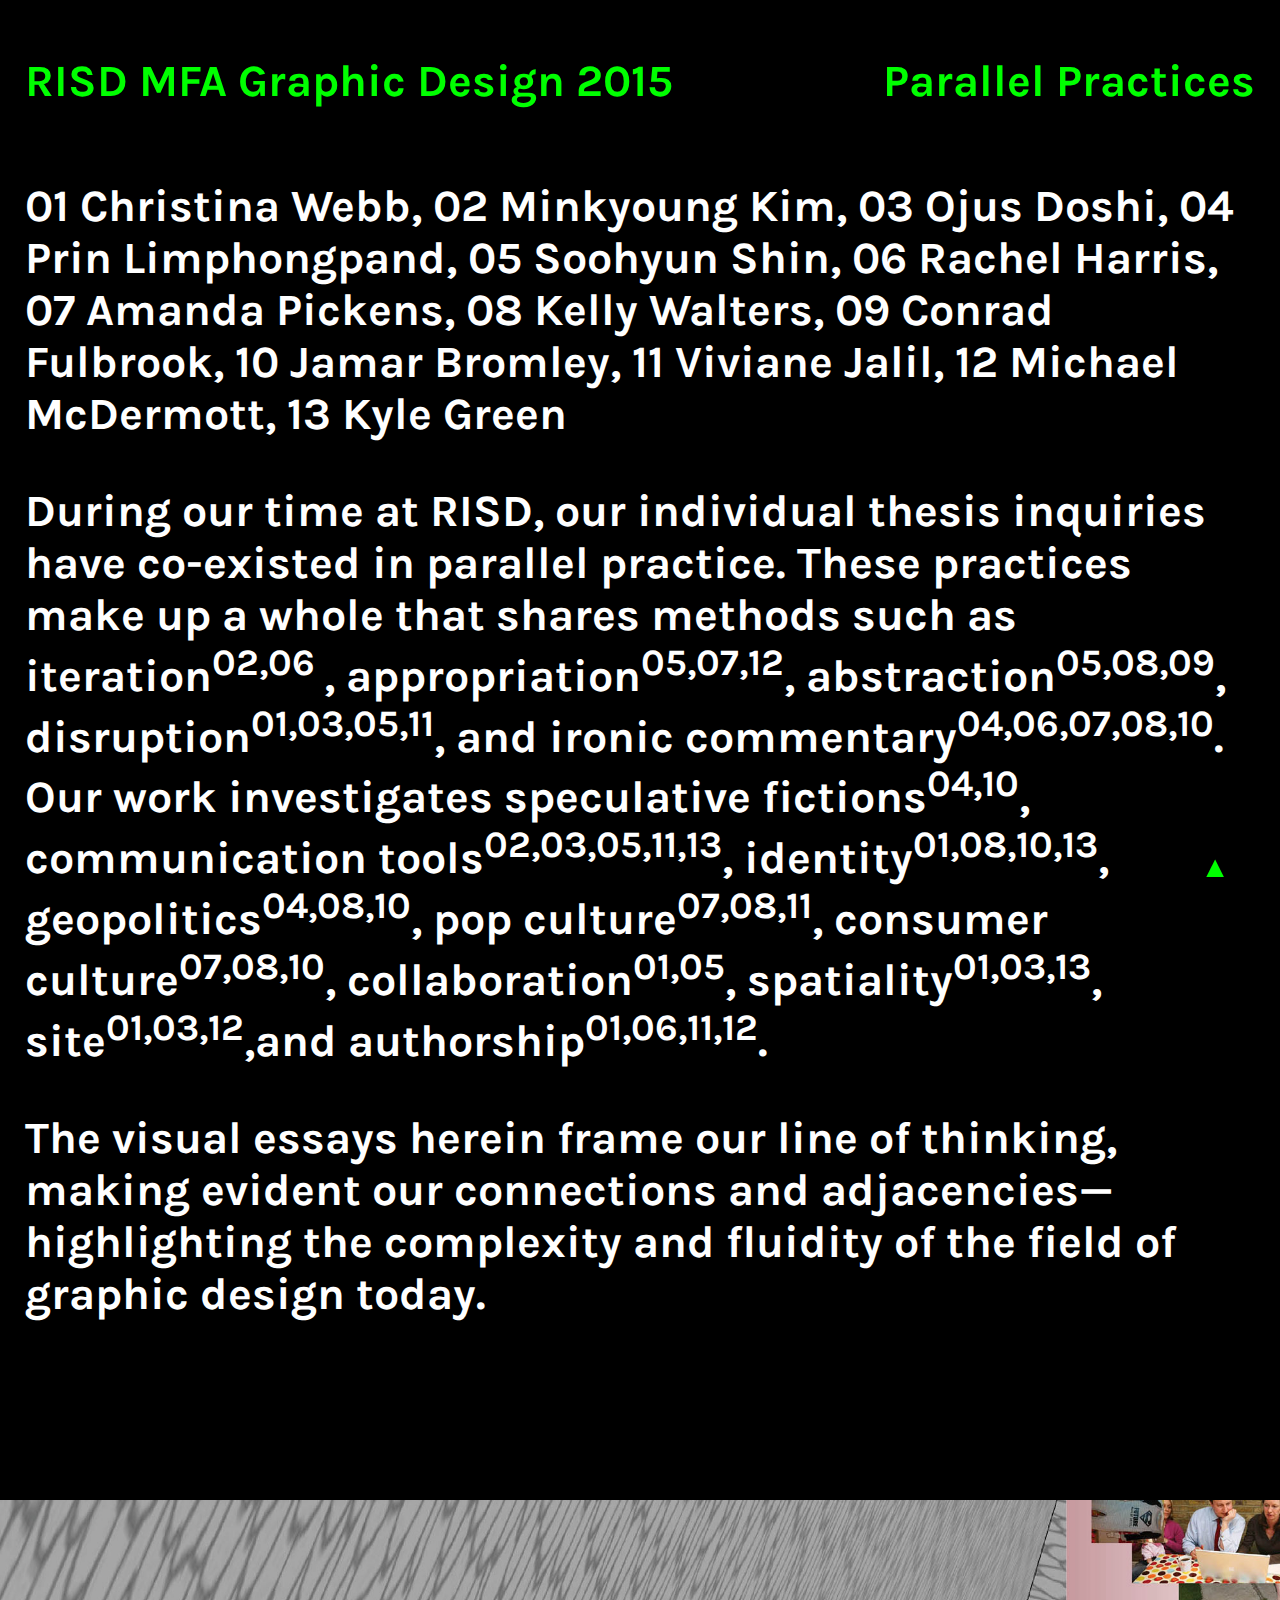
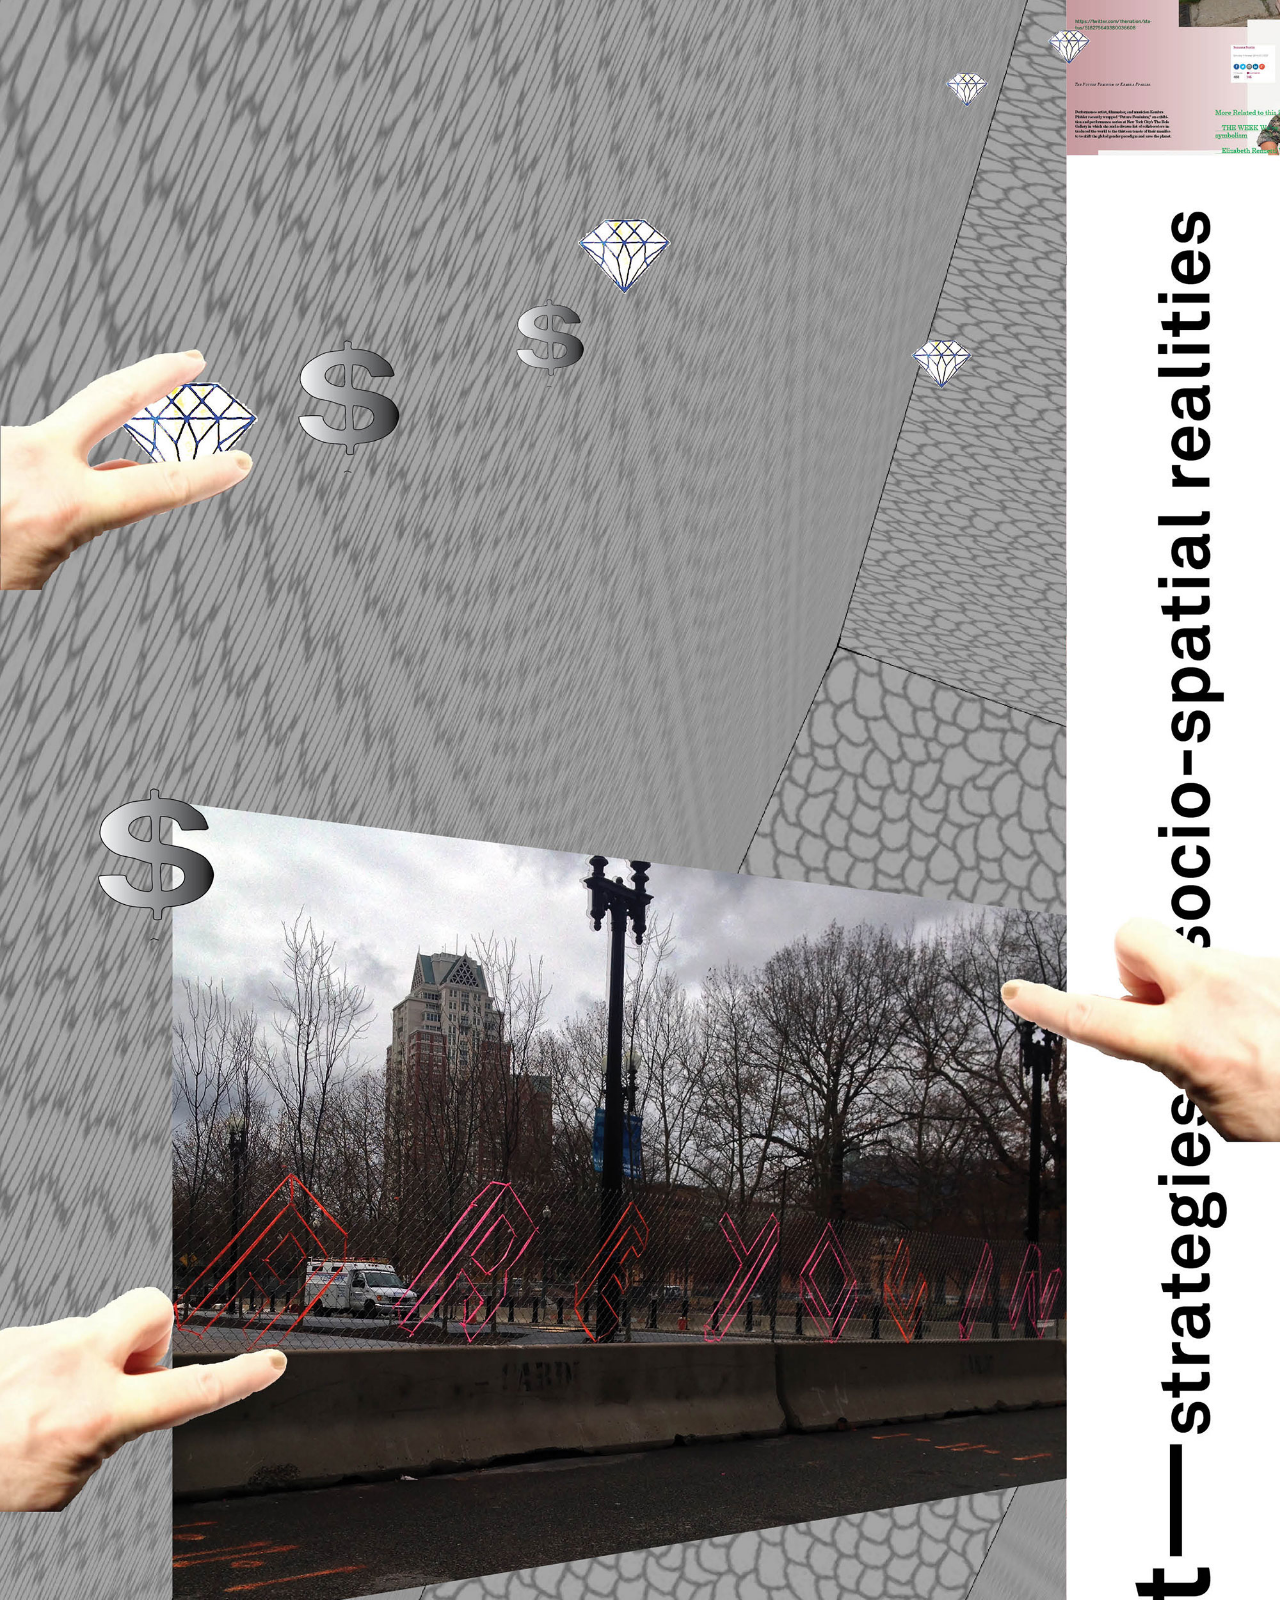
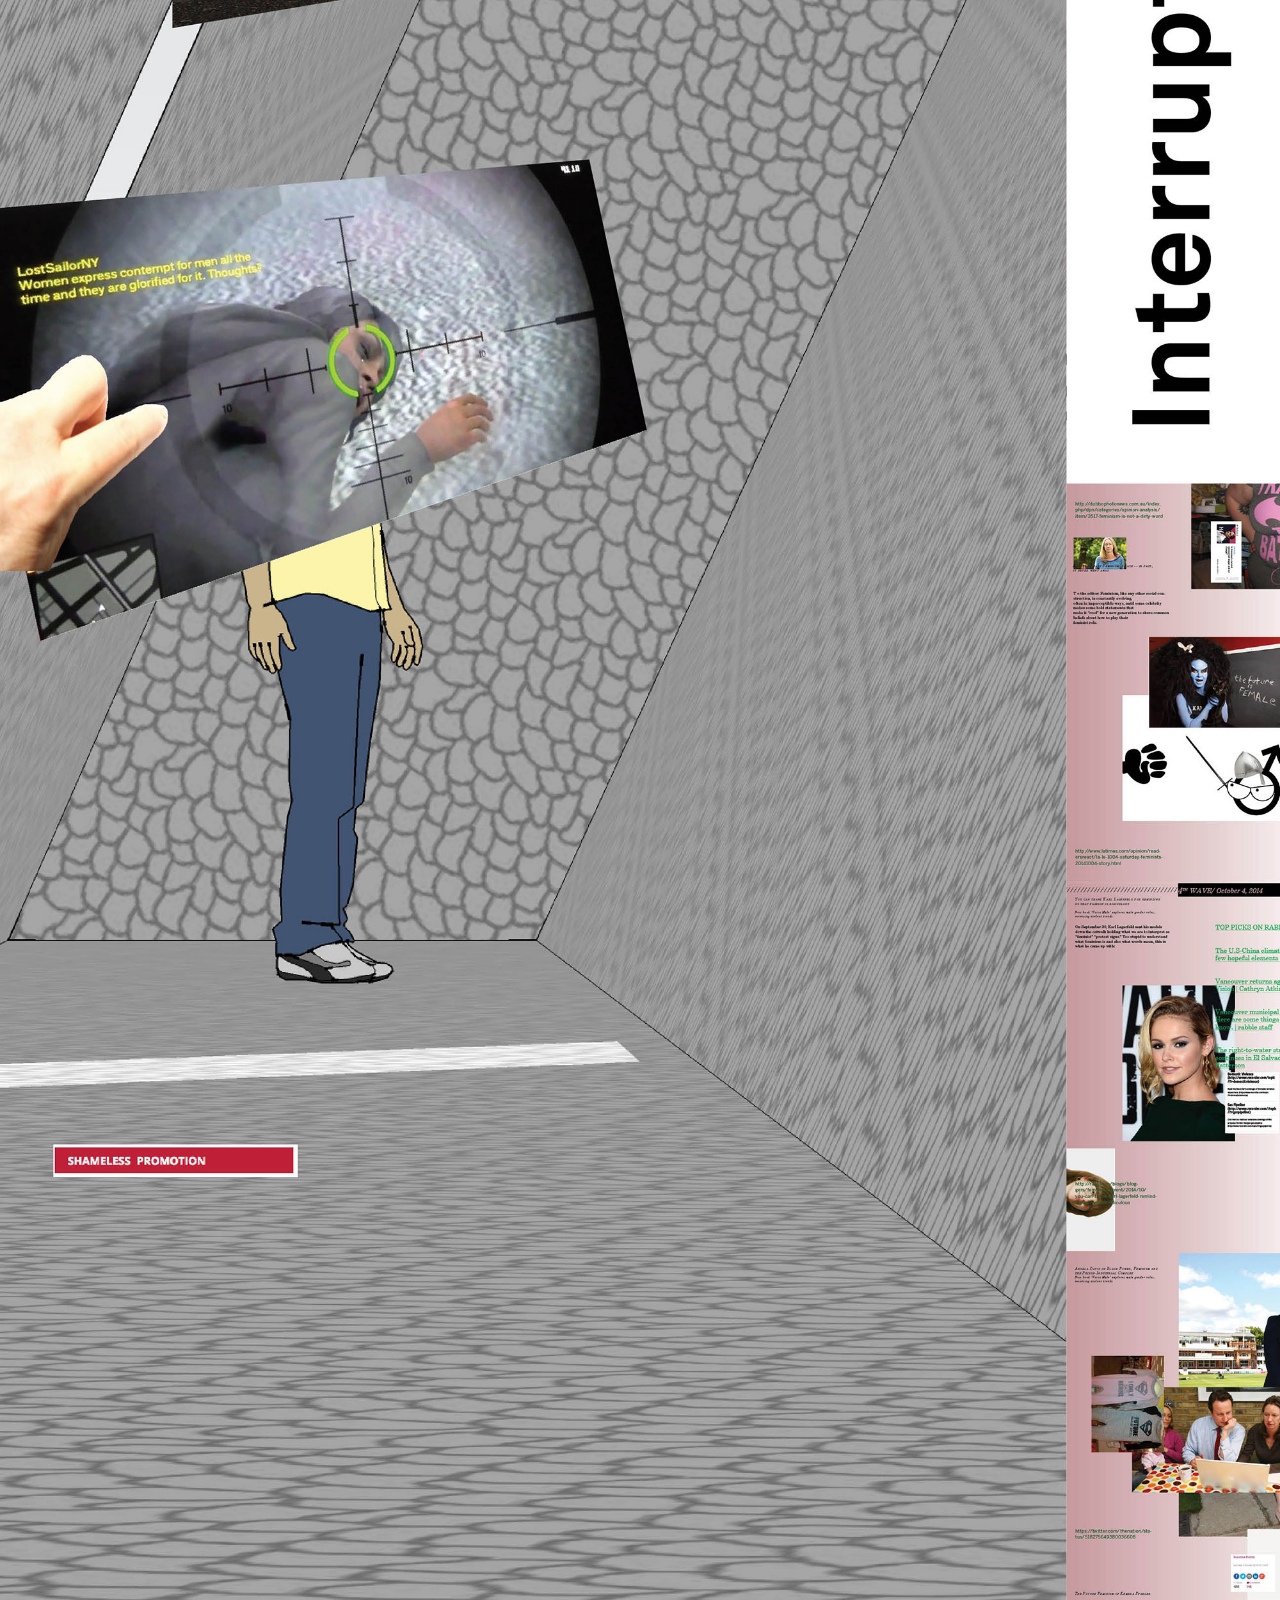
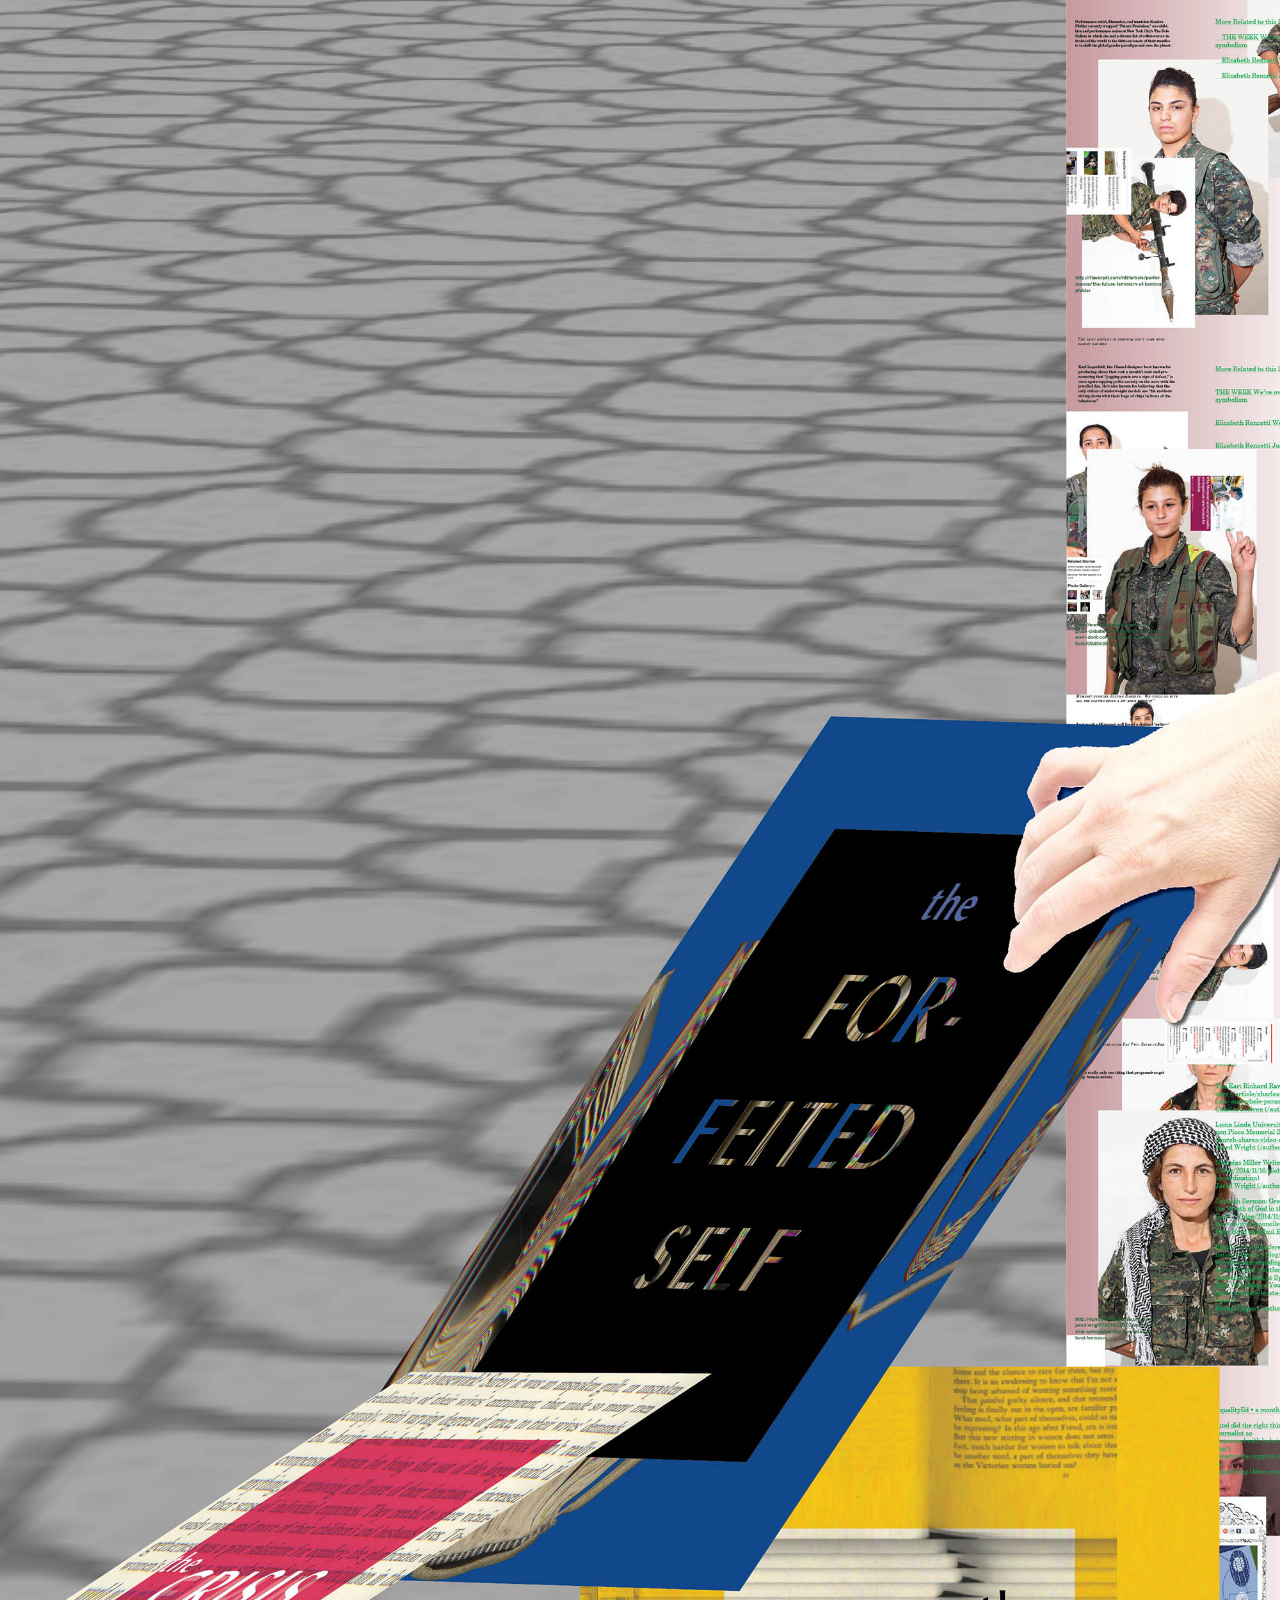
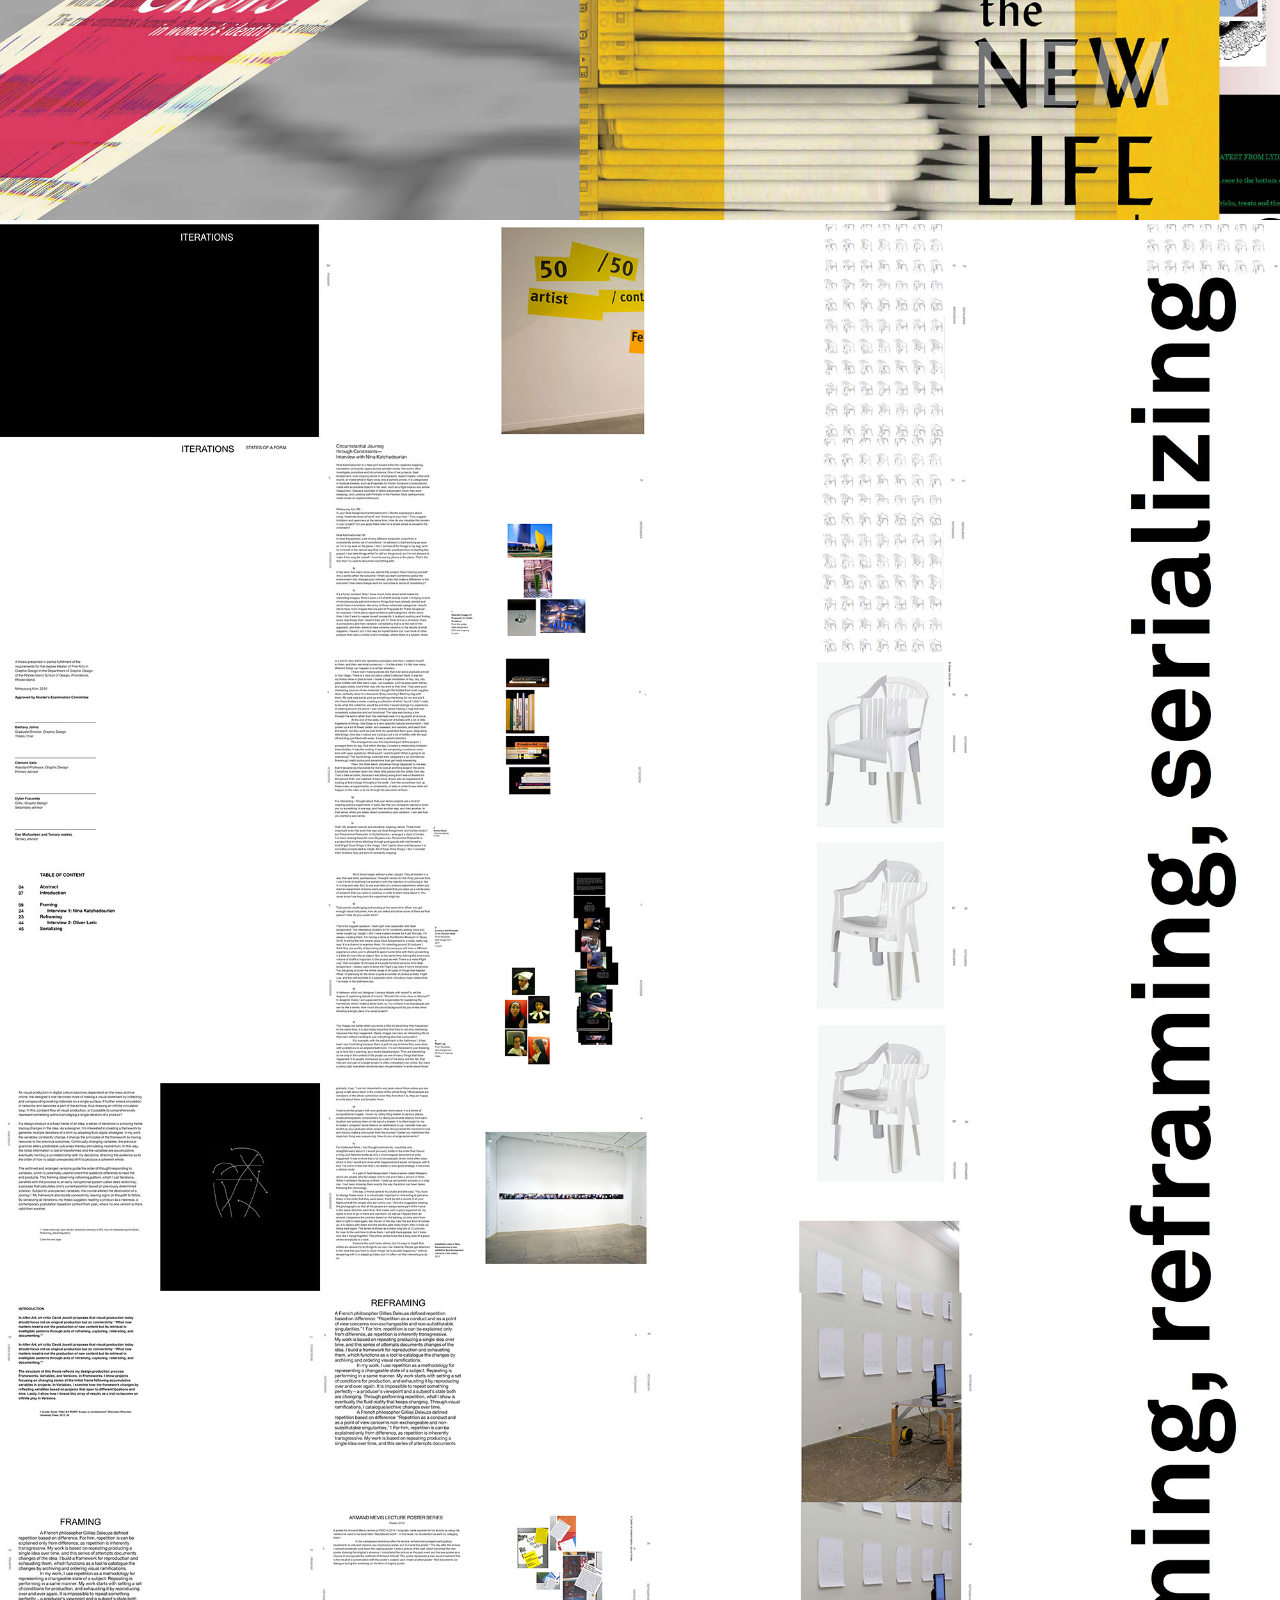
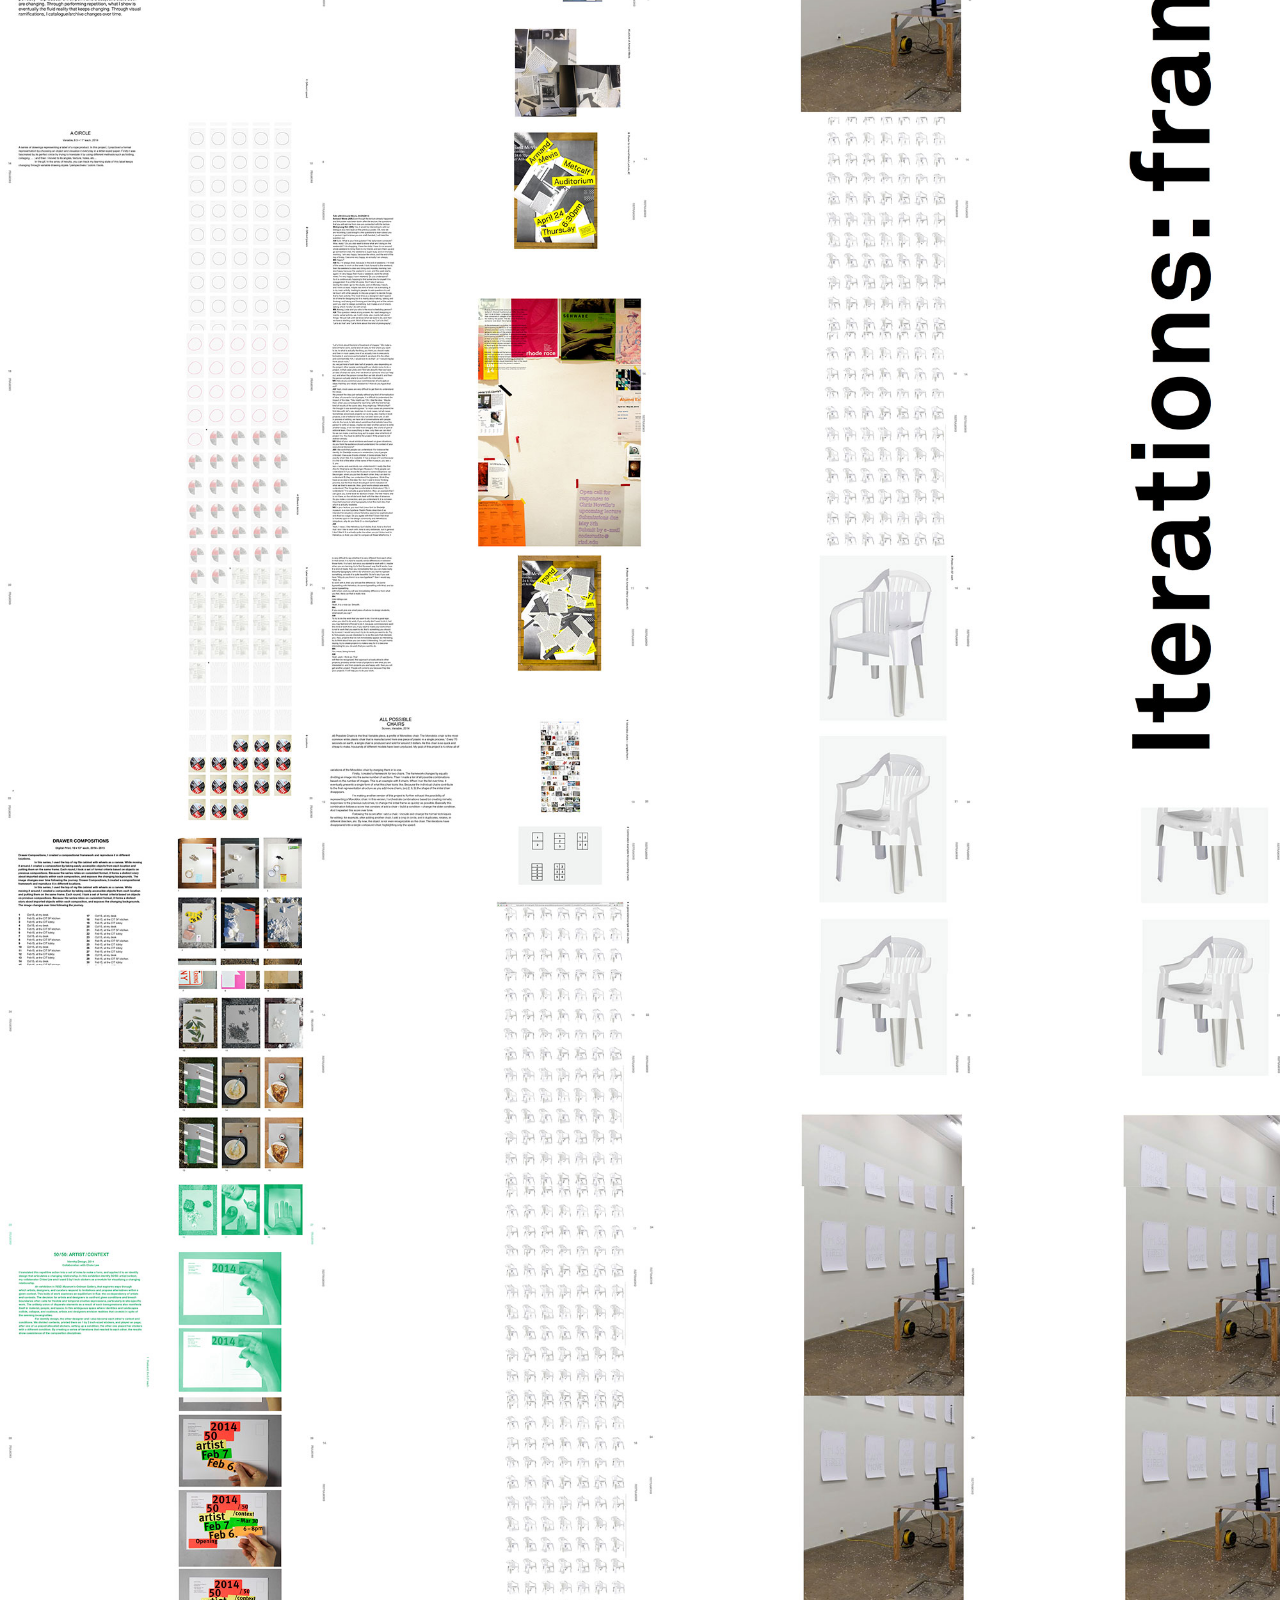
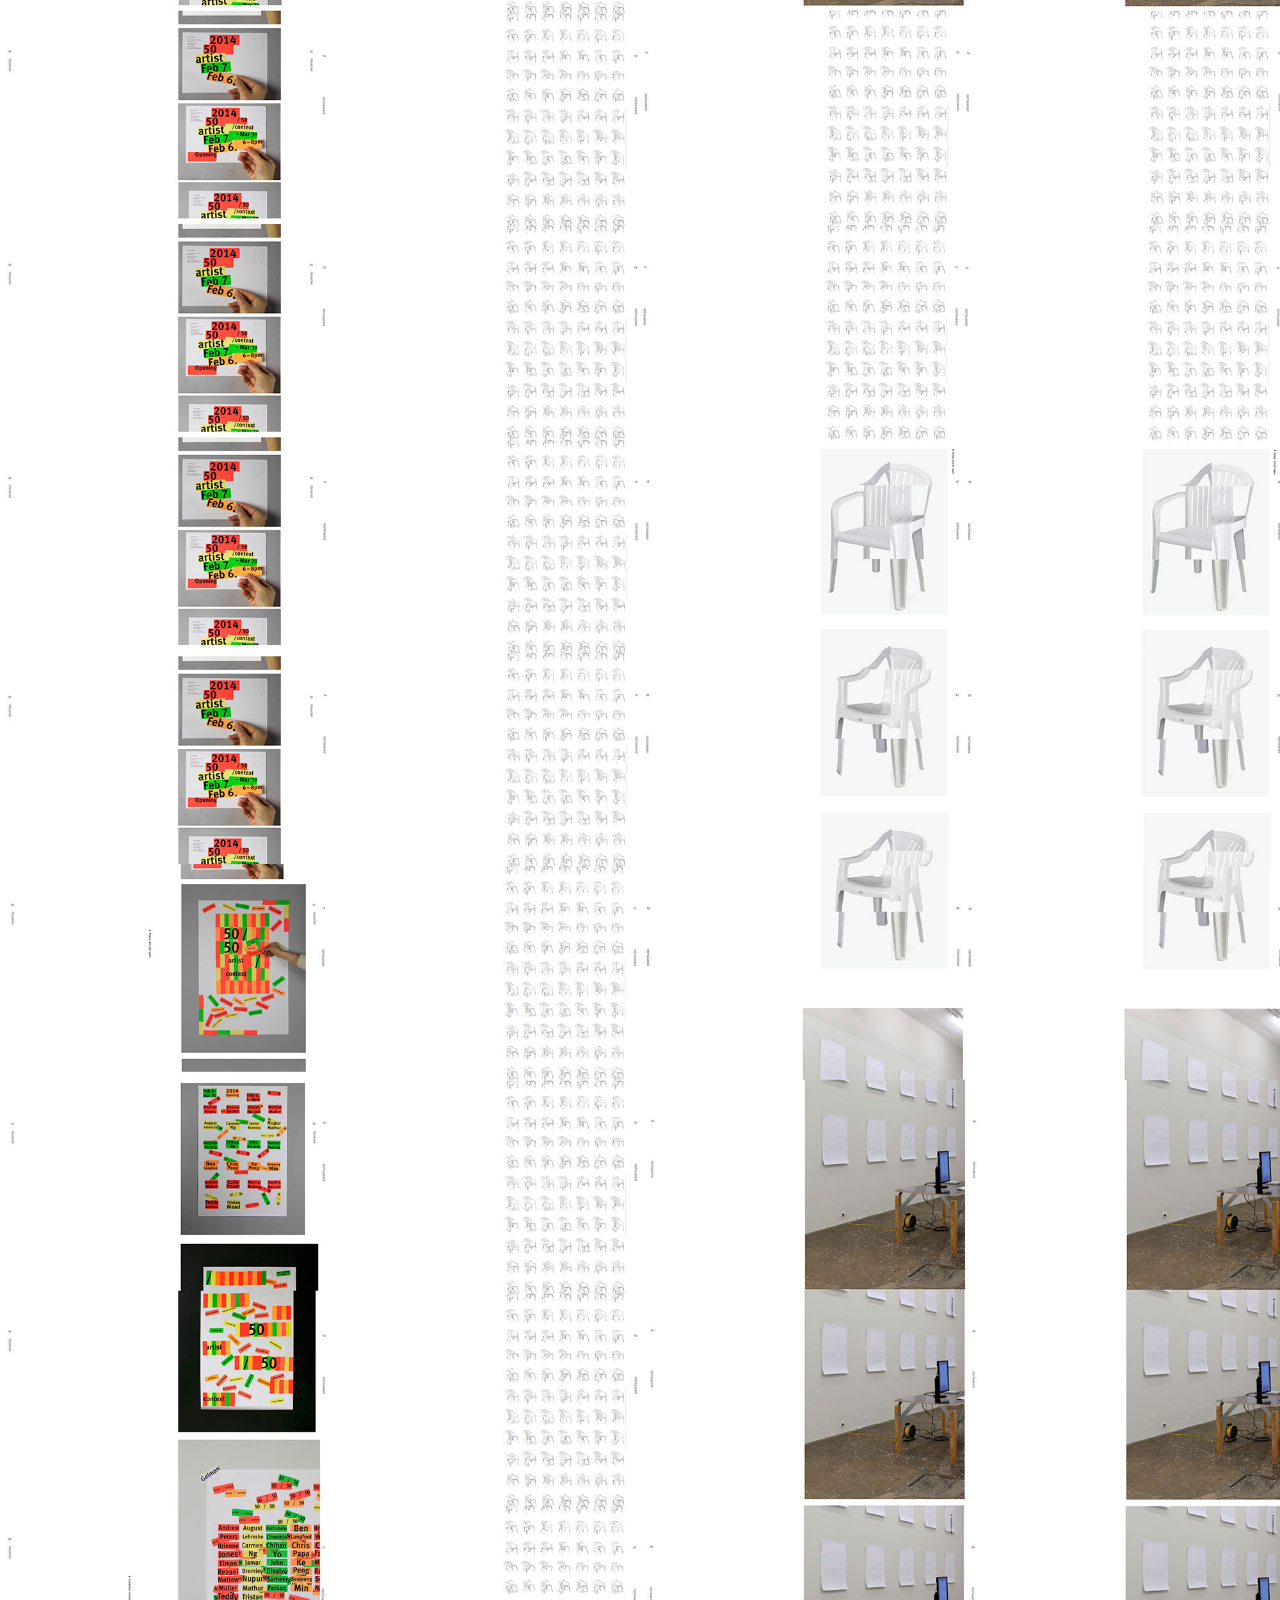
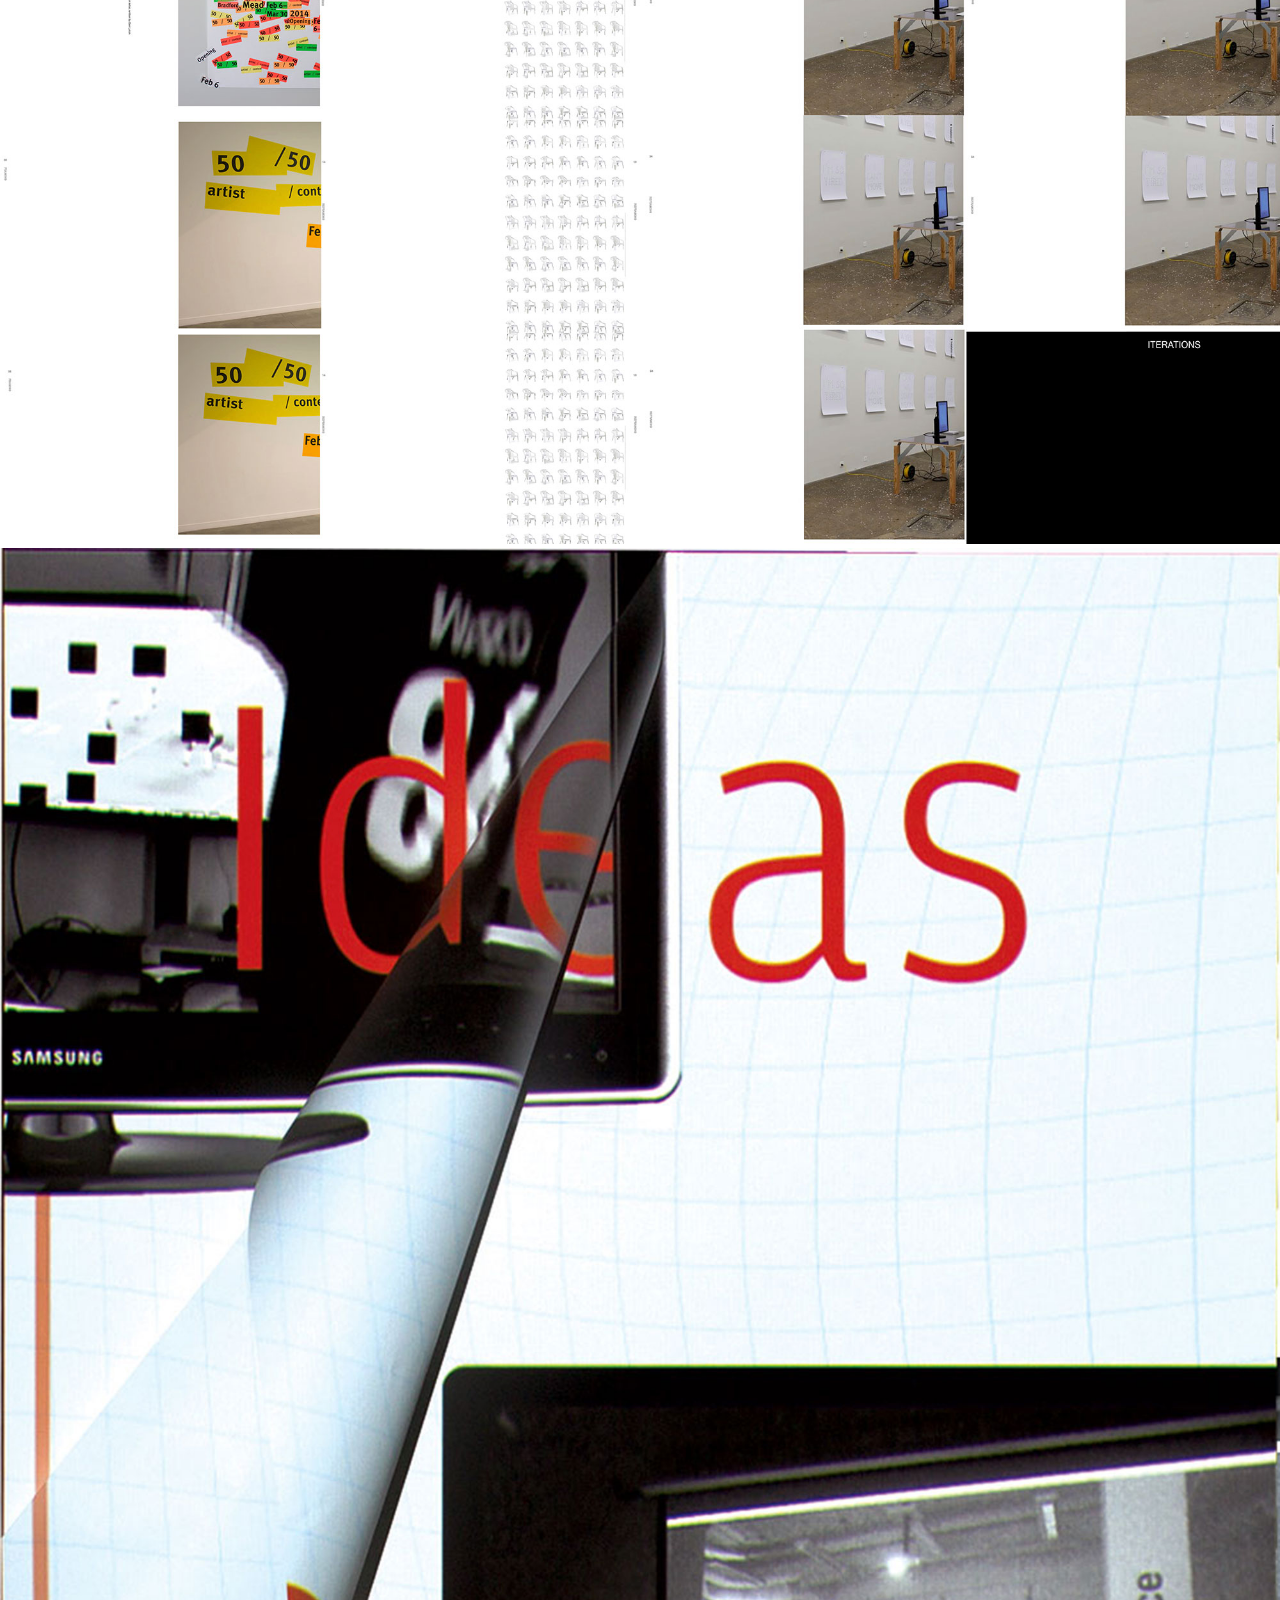
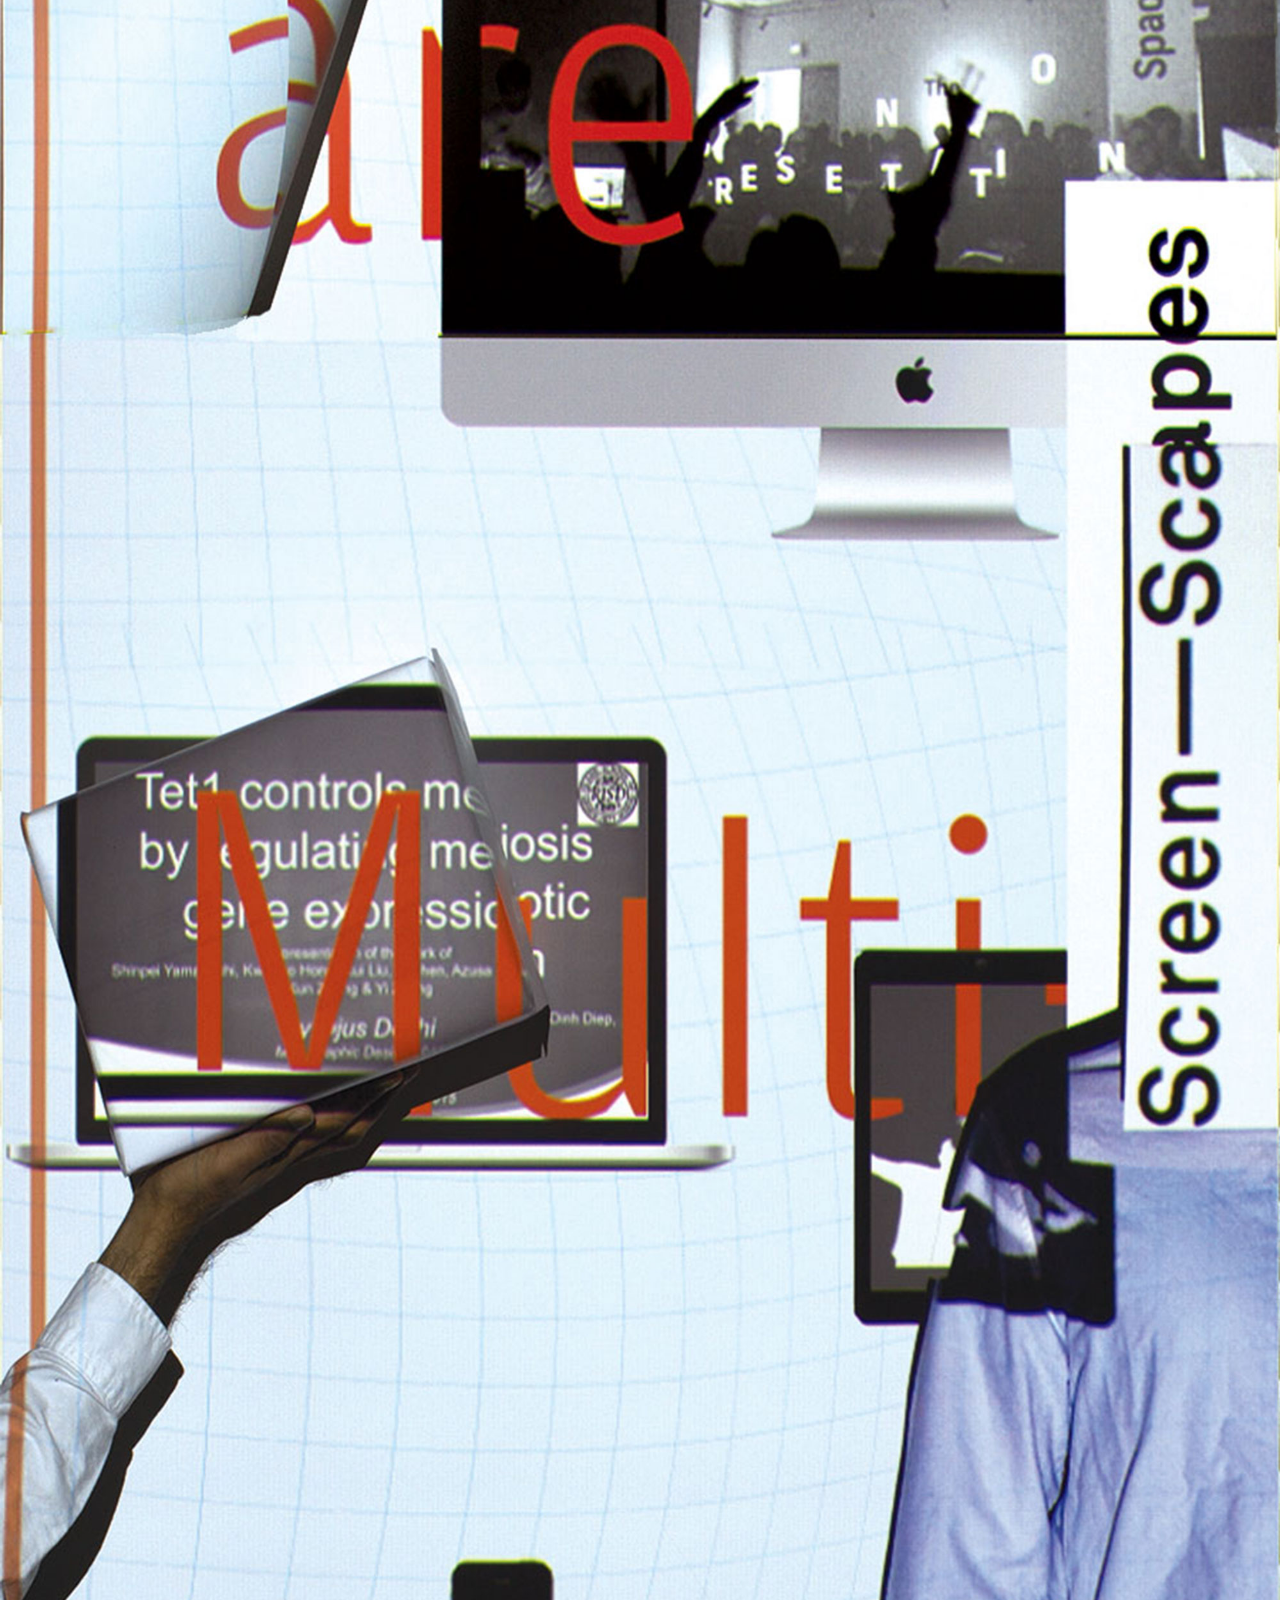
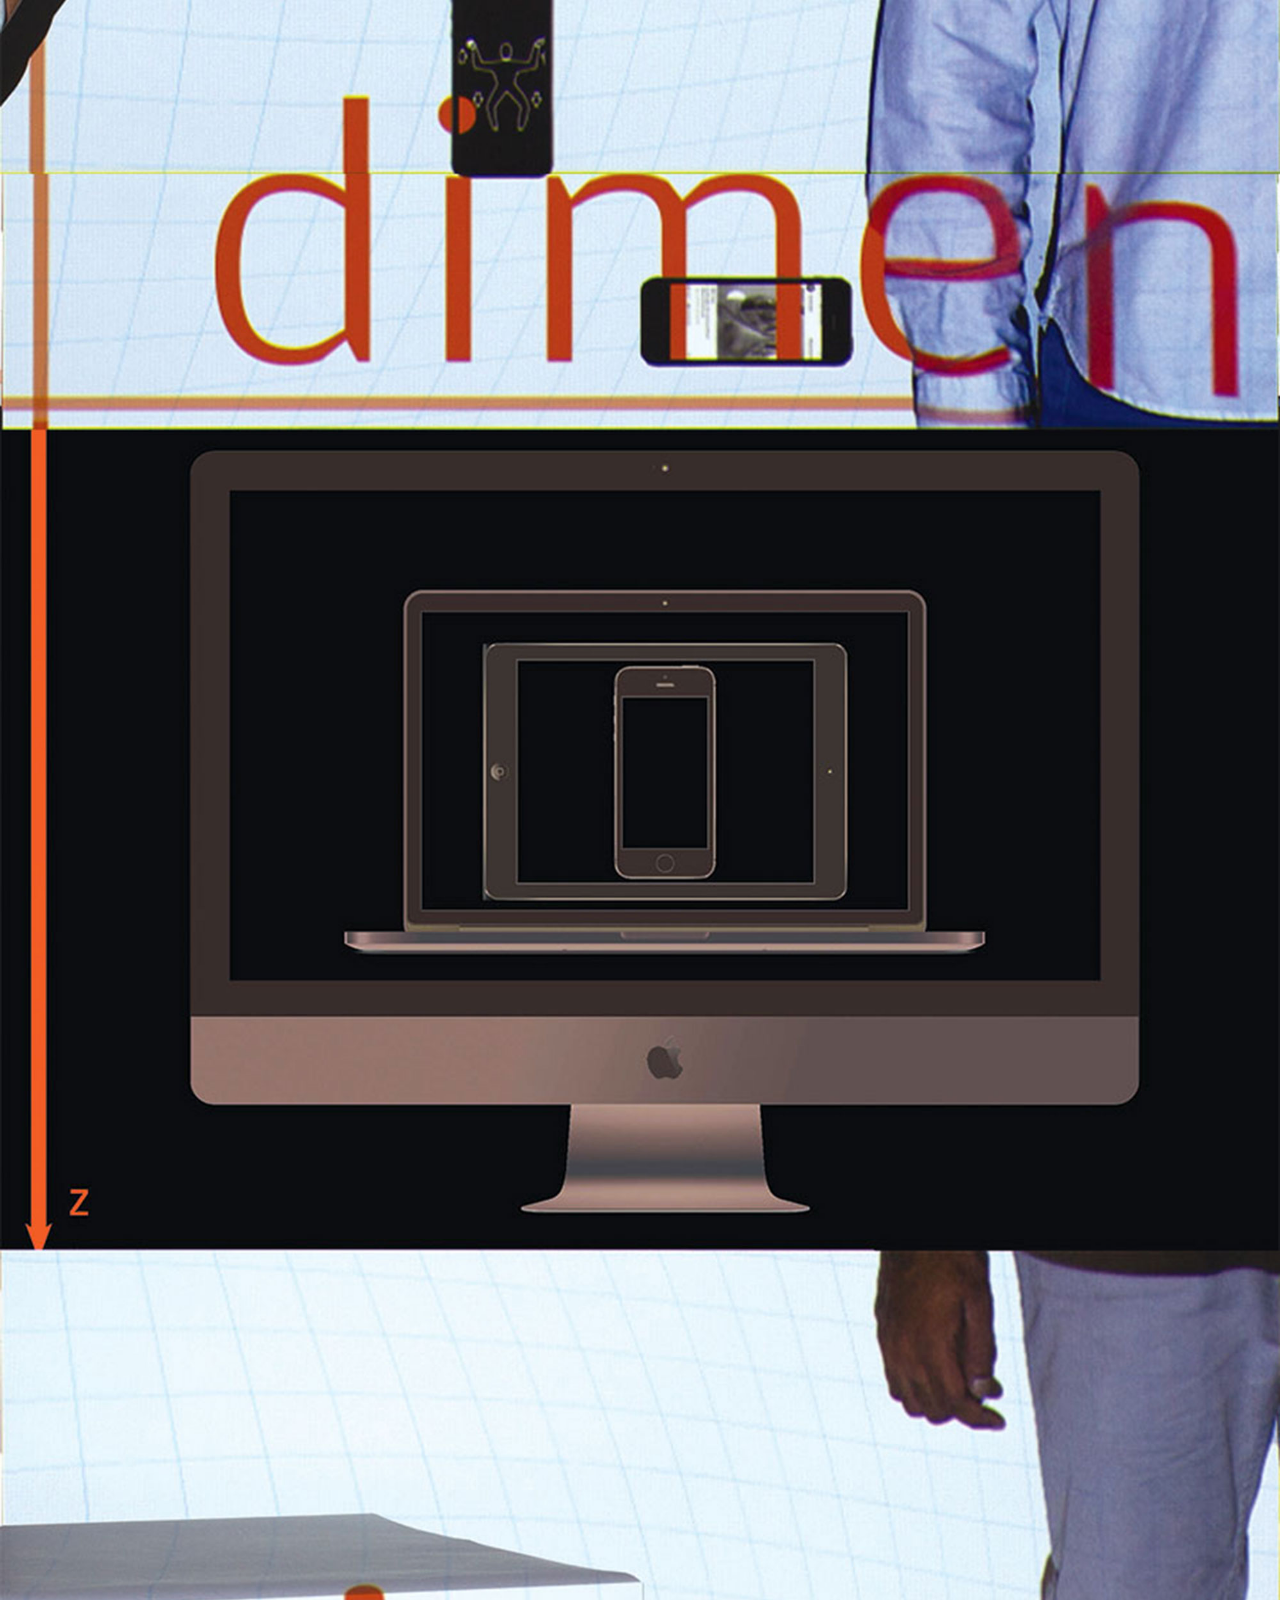
==== index.html @ c9c4fa78 "Push it" ====
<!DOCTYPE html>
<html>
<head>
	<title>Parallel Practices</title>
	<link rel="stylesheet" type="text/css" href="css/style.css">
	<meta name="viewport" content="width=device-width">
	<link href='http://fonts.googleapis.com/css?family=Karla:400,700,400italic,700italic' rel='stylesheet' type='text/css'>
</head>
<!-- onload="pageScroll()" -->
<body>
	<div id="container">
		<div id="atf">
			<div id="names">
				<!-- <span class="space"><a href="#cw">01</a></span>
				<span class="space"><a href="#mk">02</a></span>
				<span class="space"><a href="#od">03</a></span>
				<span class="space"><a href="#pl">04</a></span>
				<span class="space"><a href="#ss">05</a></span>
				<span class="space"><a href="#rh">06</a></span>
				<span class="space"><a href="#ap">07</a></span>
				<span class="space"><a href="#cw">08</a></span>
				<span class="space"><a href="#cf">09</a></span>
				<span class="space"><a href="#jb">10</a></span>
				<span class="space"><a href="#vj">11</a></span>
				<span class="space"><a href="#mm">12</a></span>
				<span class="space"><a href="#kg">13</a></span> -->

				<p><a href="#cw">01 Christina Webb</a>, <a href="#mk">02 Minkyoung Kim</a>, <a href="#od">03 Ojus Doshi</a>, <a href="#pl">04 Prin Limphongpand</a>, <a href="#ss">05 Soohyun Shin</a>, <a href="#rh">06 Rachel Harris</a>, <a href="#ap">07 Amanda Pickens</a>, <a href="#kw">08 Kelly Walters</a>, <a href="#cf">09 Conrad Fulbrook</a>, <a href="#jb">10 Jamar Bromley</a>, <a href="#vj">11 Viviane Jalil</a>, <a href="#mm">12 Michael McDermott</a>, <a href="#kg">13 Kyle Green</a></p>
				<p>During our time at RISD, our individual thesis inquiries have co-existed in parallel practice. These practices make up a whole that shares methods such as iteration<sup><span class="space"><a href="#mk">02</a></span>,<span class="space"><a href="#rh">06</a></span>
				</sup>, appropriation<sup><span class="space"><a href="#ss">05</a></span>,<span class="space"><a href="#ap">07</a></span>,<span class="space"><a href="#mm">12</a></span></sup>, abstraction<sup><span class="space"><a href="#ss">05</a></span>,<span class="space"><a href="#cw">08</a></span>,<span class="space"><a href="#cf">09</a></span></sup>, disruption<sup><span class="space"><a href="#cw">01</a></span>,<span class="space"><a href="#od">03</a></span>,<span class="space"><a href="#ss">05</a></span>,<span class="space"><a href="#vj">11</a></span></sup>, and ironic commentary<sup><span class="space"><a href="#pl">04</a></span>,<span class="space"><a href="#rh">06</a></span>,<span class="space"><a href="#ap">07</a></span>,<span class="space"><a href="#cw">08</a></span>,<span class="space"><a href="#jb">10</a></span></sup>. Our work investigates speculative fictions<sup><span class="space"><a href="#pl">04</a></span>,<span class="space"><a href="#jb">10</a></span></sup>, communication tools<sup><span class="space"><a href="#mk">02</a></span>,<span class="space"><a href="#od">03</a></span>,<span class="space"><a href="#ss">05</a></span>,<span class="space"><a href="#vj">11</a></span>,<span class="space"><a href="#kg">13</a></span></sup>, identity<sup><span class="space"><a href="#cw">01</a></span>,<span class="space"><a href="#cw">08</a></span>,<span class="space"><a href="#jb">10</a></span>,<span class="space"><a href="#kg">13</a></span></sup>, geopolitics<sup><span class="space"><a href="#pl">04</a></span>,<span class="space"><a href="#cw">08</a></span>,<span class="space"><a href="#jb">10</a></span></sup>, pop culture<sup><span class="space"><a href="#ap">07</a></span>,<span class="space"><a href="#cw">08</a></span>,<span class="space"><a href="#vj">11</a></span></sup>, consumer culture<sup><span class="space"><a href="#ap">07</a></span>,<span class="space"><a href="#cw">08</a></span>,<span class="space"><a href="#jb">10</a></span></sup>, collaboration<sup><span class="space"><a href="#cw">01</a></span>,<span class="space"><a href="#ss">05</a></span></sup>, spatiality<sup><span class="space"><a href="#cw">01</a></span>,<span class="space"><a href="#od">03</a></span>,<span class="space"><a href="#kg">13</a></span></sup>, site<sup><span class="space"><a href="#cw">01</a></span>,<span class="space"><a href="#od">03</a></span>,<span class="space"><a href="#mm">12</a></span></sup>,and authorship<sup><span class="space"><a href="#cw">01</a></span>,<span class="space"><a href="#rh">06</a></span>,<span class="space"><a href="#vj">11</a></span>,<span class="space"><a href="#mm">12</a></span></sup>.</p>
				<p>The visual essays herein frame our line of thinking, making evident our connections and adjacencies— highlighting the complexity and fluidity of the field of graphic design today.</p>
			</div>
		</div>
		<div id="cw"><img alt="" src="img/cw.jpg"></div>
		<div id="mk"><img alt="" src="img/mk.jpg"></div>
		<div id="od"><img alt="" src="img/od.jpg"></div>
		<div id="pl"><img alt="" src="img/pl.jpg"></div>
		<div id="ss"><img alt="" src="img/ss.jpg"></div>
		<div id="rh"><img alt="" src="img/rh.jpg"></div>
		<div id="ap"><img alt="" src="img/ap.jpg"></div>
		<div id="kw"><img alt="" src="img/kw.jpg"></div>
		<div id="cf"><img alt="" src="img/cf.jpg"></div>
		<div id="jb"><img alt="" src="img/jb.jpg"></div>
		<div id="vj"><img alt="" src="img/vj.jpg"></div>
		<div id="mm"><img alt="" src="img/mm.jpg"></div>
		<div id="kg"><img alt="" src="img/kg.jpg"></div>
		<div id="mma">
			<div class="abstract">
				<h2>This is not new. It is not original and it is not mine. Somewhere in this text, and in this work, there are traces of influence, some subtle, some obvious. I am less the author than an archiver, assembler or intermediary navigating the overwhelming flow of words and images that are presented to us everyday.</h2>
				<h2>Substantially all ideas are secondhand, consciously or unconsciously drawn from a million outside sources, so let us embrace this fact. This work establishes a methodology around that principle. I work with what is around me, although around me can have a broad interpretation, and my process involves disassembling and reconstructing the material remains of the past. This thesis investigates how contemporary modes of design complicate ideas about creation, authorship, and ownership, making an argument for appropriation as a method of working.</h2>
				<h2>What difference does it make who designed it? Man can never expect to start from scratch, so you, reader, are welcome to these words, forms and ideas, for they were never mine in the first place.</h2>
			</div>
		</div>
		<header>
			<div id="headleft">
				<h1><a href="#container">RISD MFA Graphic Design 2015</a></h1>
			</div>
			<div id="headright">
				<h1 id="title">Parallel Practices</h1>
			</div>
		</header>
		<footer>
				<h2><a href="#container">&#9650;</a></h2>
		</footer>
	</div>
	<!-- </div> -->
    <!-- <script src="https://ajax.googleapis.com/ajax/libs/jquery/2.1.3/jquery.min.js"></script> -->
    <script src="js/jquery-2.1.3.min.js"></script>
    <script>
	    $( document ).ready(function() {
		    $('a').click(function(){
		    $('html, body').animate({
		        scrollTop: $( $(this).attr('href') ).offset().top
		    }, 500);
		    return false;
			});
		});
    </script>
    <script type="text/javascript">
    	$( document ).ready(function() {
    		var scroll_pos = 0;
    		// console.log('scroll position = ' + scroll_pos)
            $(document).scroll(function() {
            	var topcw = ($('#cw').position().top)-1;
	    		// console.log('cw = ' + topcw);
	    		var topmk = ($('#mk').position().top)-1;
	    		// console.log('mk = ' + topmk);
	    		var topod = ($('#od').position().top)-1;
	    		// console.log('od = ' + topod);
	    		var toppl = ($('#pl').position().top)-1;
	    		// console.log('pl = ' + toppl);
	    		var topss = ($('#ss').position().top)-1;
	    		// console.log('ss = ' + topss);
	    		var toprh = ($('#rh').position().top)-1;
	    		// console.log('rh = ' + toprh);
	    		var topap = ($('#ap').position().top)-1;
	    		// console.log('ap = ' + topap);
	    		var topkw = ($('#kw').position().top)-1;
	    		// console.log('kw = ' + topkw);
	    		var topcf = ($('#cf').position().top)-1;
	    		// console.log('cf = ' + topcf);
	    		var topjb = ($('#jb').position().top)-1;
	    		// console.log('jb = ' + topjb);
	    		var topvj = ($('#vj').position().top)-1;
	    		// console.log('vj = ' + topvj);
	    		var topmm = ($('#mm').position().top)-1;
	    		// console.log('mm = ' + topmm);
	    		var topkg = ($('#kg').position().top)-1;
	    		// console.log('kg = ' + topkg);
                scroll_pos = $(this).scrollTop();
                if(scroll_pos < topcw) {
                    $("#title").text("Parallel Practices");
                }if(scroll_pos > topcw) {
                    $("#title").text("Christina Webb");
                }if(scroll_pos > topmk) {
                    $("#title").text("Minkyoung Kim");
                }if(scroll_pos > topod) {
                    $("#title").text("Ojus Doshi");
                }if(scroll_pos > toppl) {
                    $("#title").text("Prin Limphongpand");
                }if(scroll_pos > topss) {
                    $("#title").text("Soohyun Shin");
                }if(scroll_pos > toprh) {
                    $("#title").text("Rachel Harris");
                }if(scroll_pos > topap) {
                    $("#title").text("Amanda Pickens");
                }if(scroll_pos > topkw) {
                    $("#title").text("Kelly Walters");
                }if(scroll_pos > topcf) {
                    $("#title").text("Conrad Fulbrook");
                }if(scroll_pos > topjb) {
                    $("#title").text("Jamar Bromley");
                }if(scroll_pos > topvj) {
                    $("#title").text("Viviane Jalil");
                }if(scroll_pos > topmm) {
                    $("#title").html("<a href='#mma' id='mmal'>Michael McDermott</a>");
                    $('#mmal').click(function() {
       					$('#mma').toggle();
       					$('#mma').click(function() {
       						$('#mma').hide();
       					});
        			});
                }if(scroll_pos > topkg) {
                    $("#title").text("Kyle Green");
                } 
            });
    	});
	</script>
</body>
</html>
---- css/style.css ----
body {
	margin: 0;
}

#container {
	width: 100%;
}

header {
	position: fixed;
	height: 50px;
	width: 100%;
	top: 0;
	left: 0;
}

#headleft {
	float: left;
	margin: 25px 0 0 25px;
}

#headright {
	float: right;
	margin: 25px 25px 0 0;
}

footer {
	position: fixed;
	bottom: -10px;
	right: 50px;
}

#atf {
	width: 100%;
	background-color: black;
}

#names {
	margin: 0 25px;
	padding: 15vh 0;
}

#title {

}

h1 {
	color: rgb(0,255,0);
	font-family: 'Karla', sans-serif;
	font-size: 3.5vw;
	font-weight: bold;
}

p {
	/*color: rgb(0,255,0);*/
	color: white;
	font-family: 'Karla', sans-serif;
	font-size: 3.5vw;
	font-weight: bold;
}

a {
	text-decoration: none;
	color: white;
}

h1 a, h2 a {
	color: rgb(0,255,0);
}

h2 {
	font-family: 'Karla', sans-serif;
	font-size: 30px;
	color: white;

}

/*span.space a {
	color: rgb(0,255,0);
}*/

a:hover {
	color: rgb(0,255,0);
	text-decoration: underline;	
}

#cw, #mk, #od, #pl, #ss, #rh, #ap, #kw, #cf, #jb, #vj, #mm, #kg {
	width: 100%;
	height: 100%;
	display: inline-block;
}

#mma {
	position: fixed;
	top: 0;
	left: 0;
	display: none;
	background-color: rgba(0,0,0,.8);
	width: 100%;
	height: 100vh;
	z-index: 2;
	overflow: scroll;
}

.abstract {
	margin: 25px;
}

#mmal {
}

img {
	max-width: 100%;
	margin: 0;
}
span.space {
	margin-left: 0;
}

@media only screen and (max-width: 600px) {
	h2 {
		font-size: 16px;
	}
}

@media print
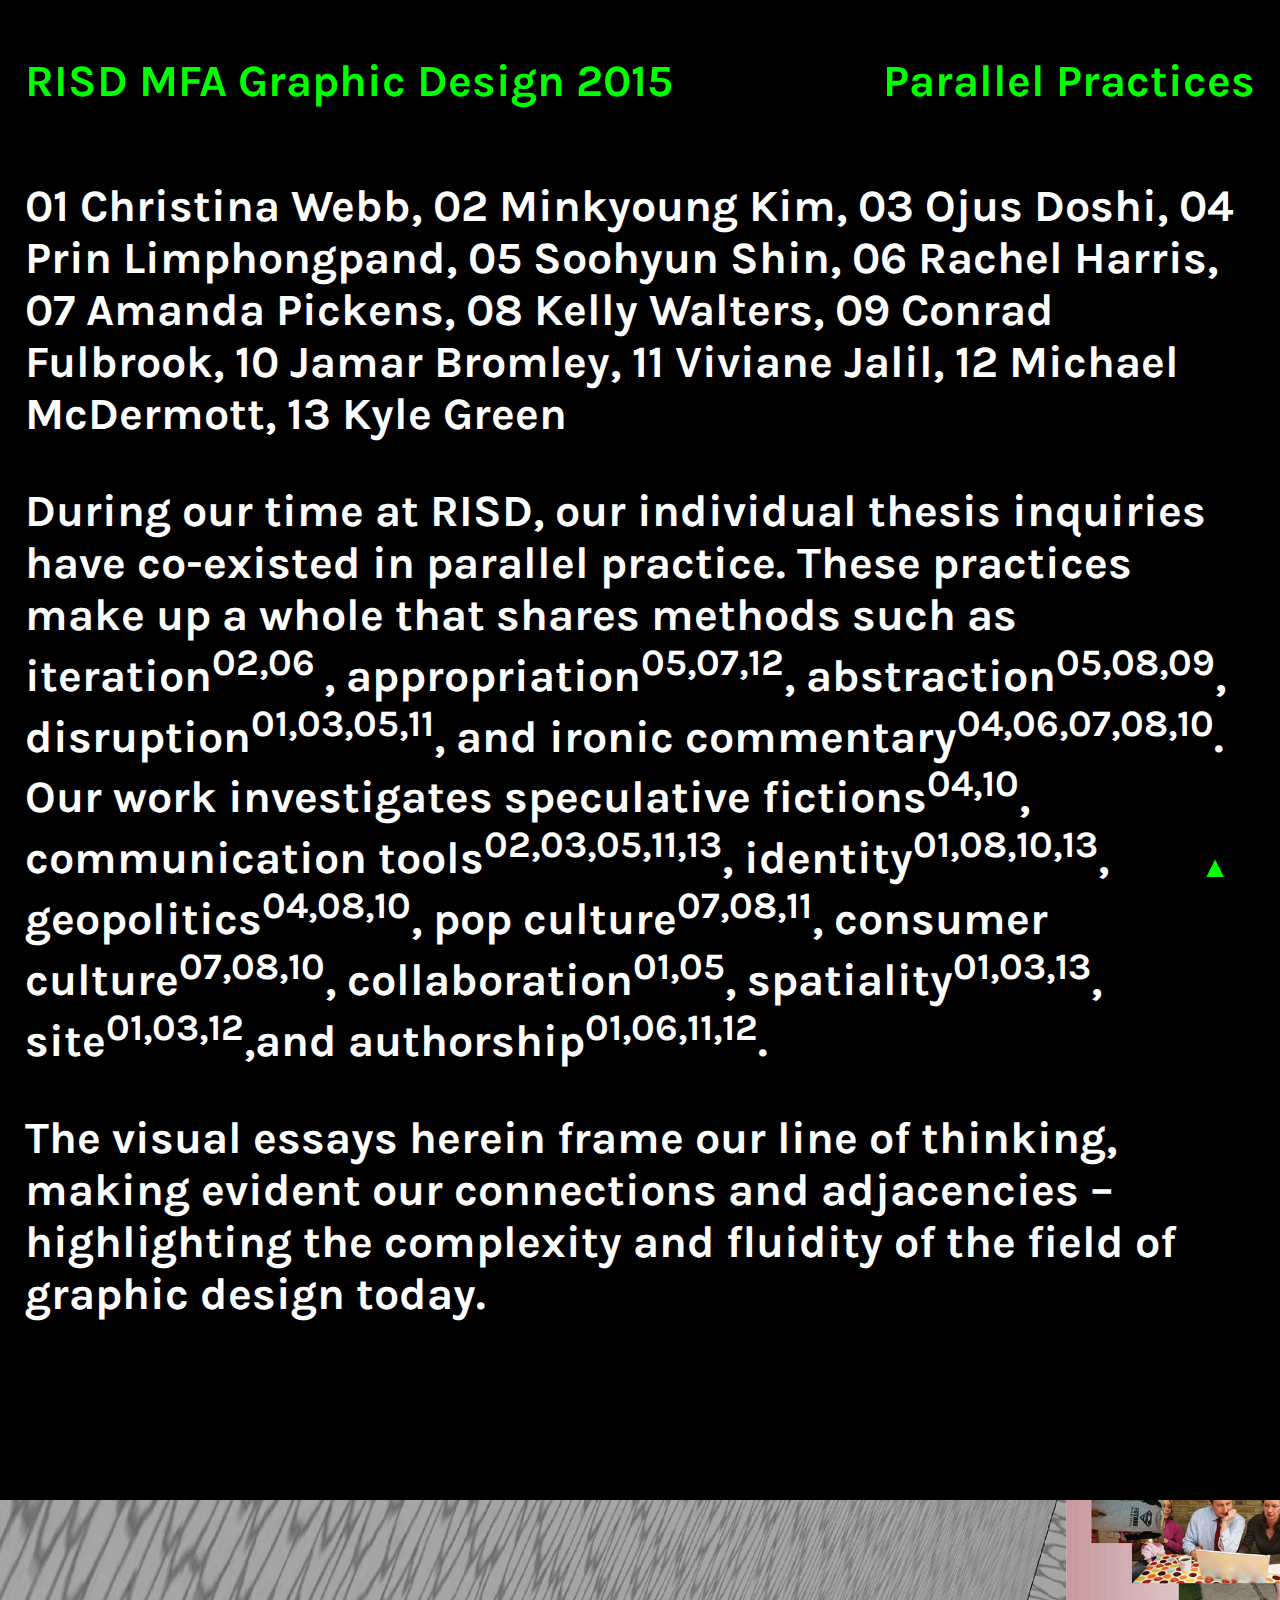
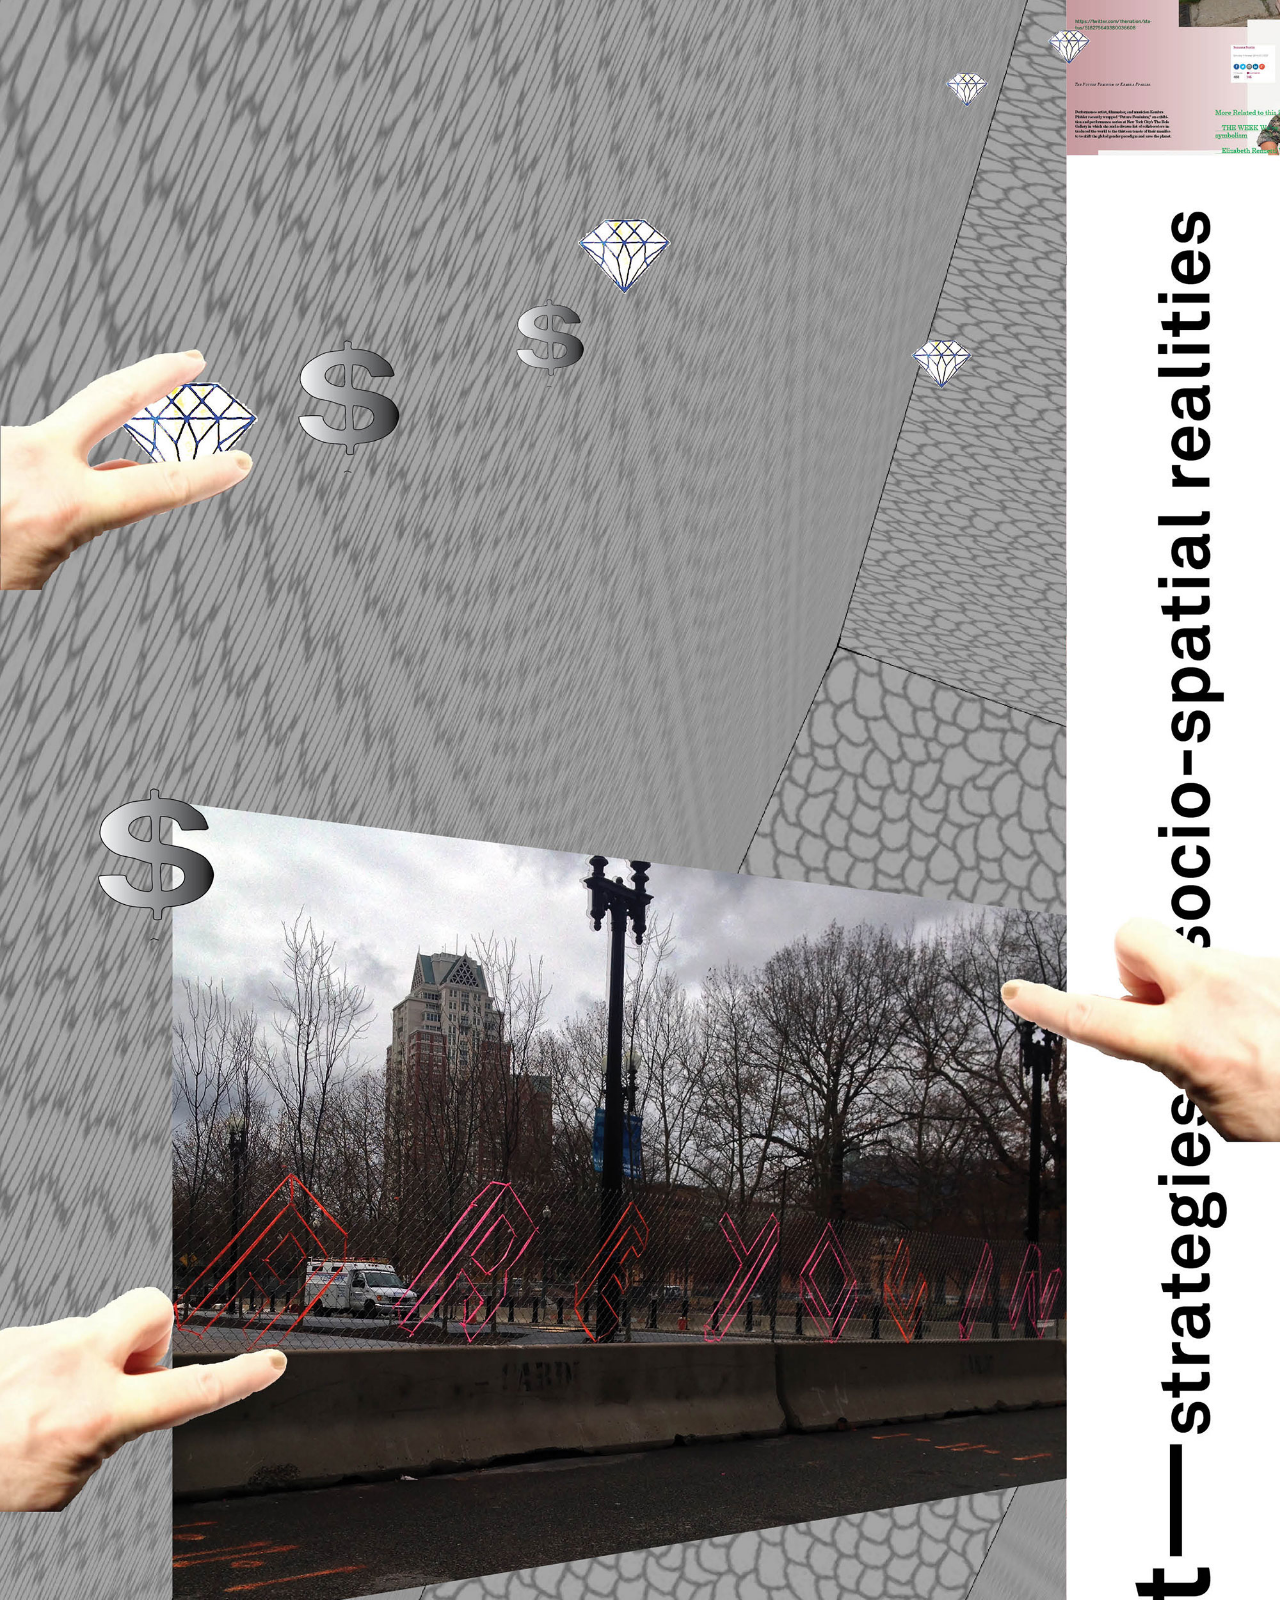
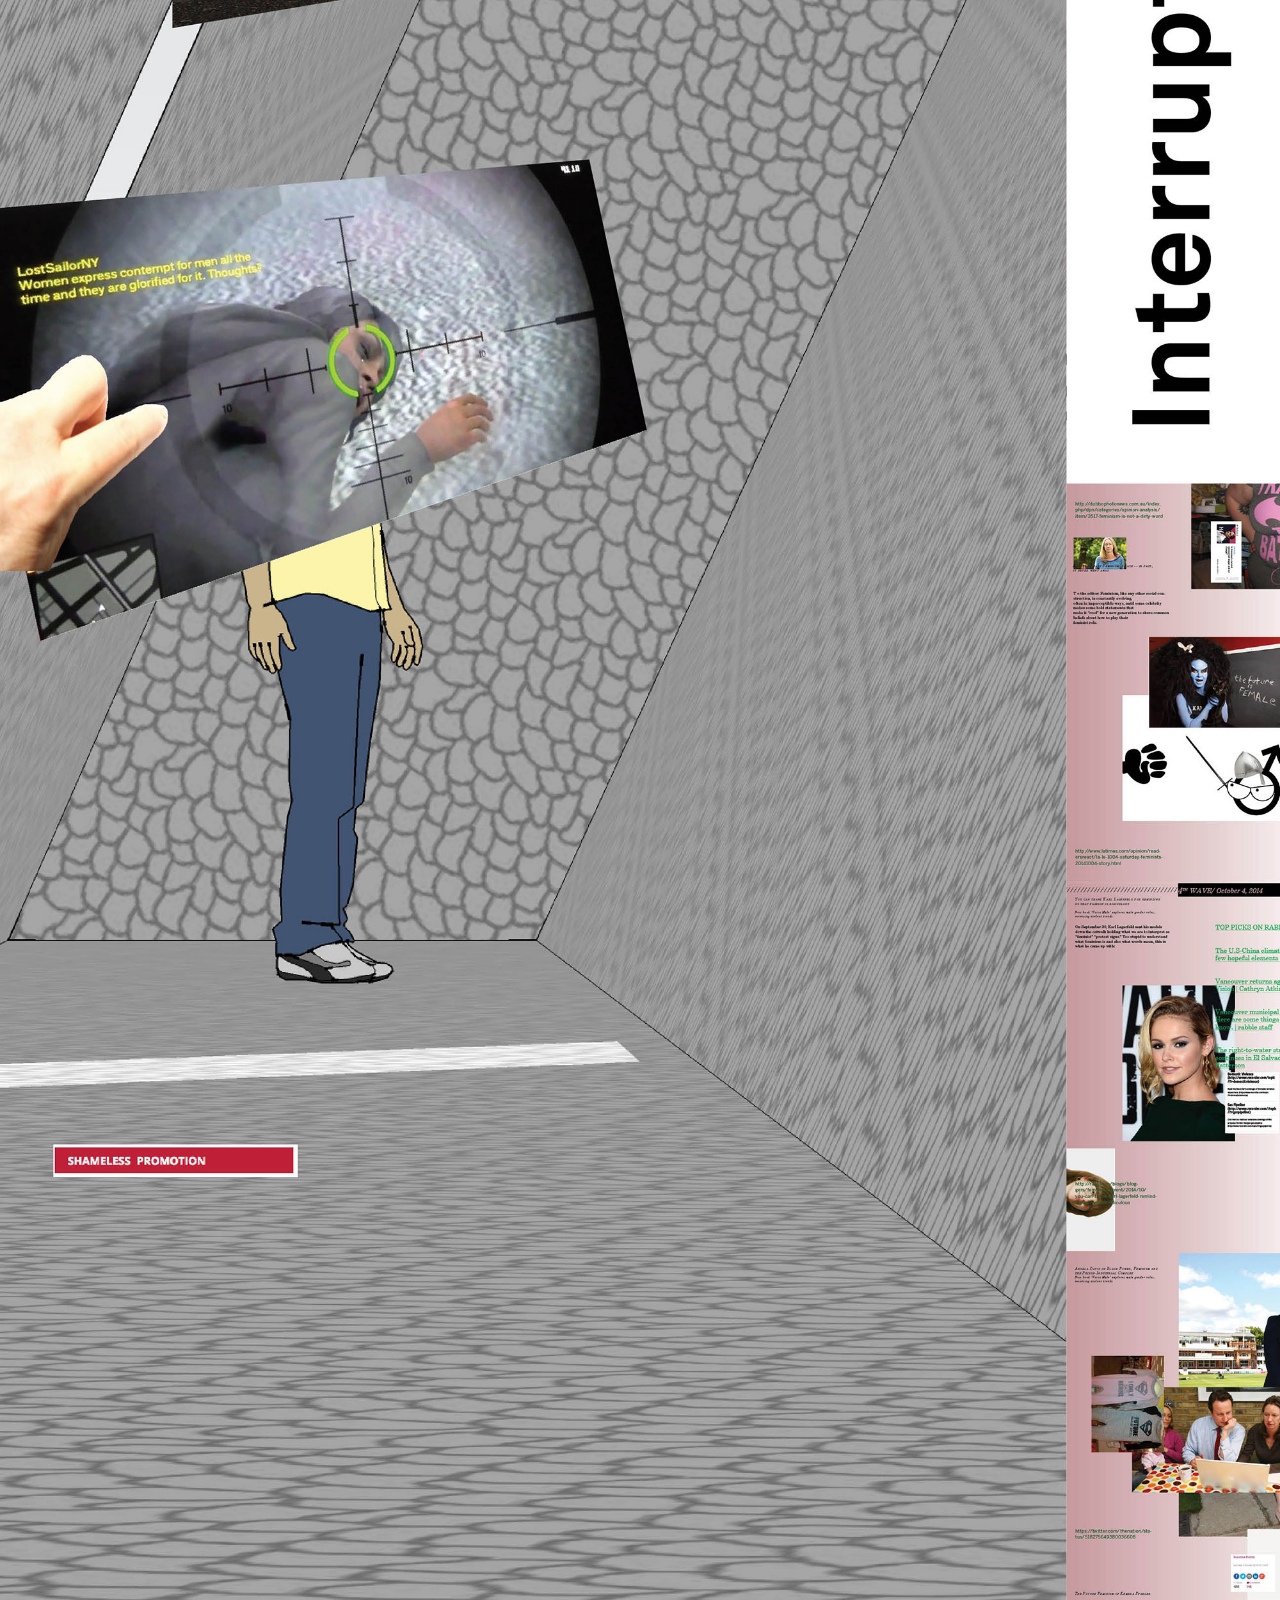
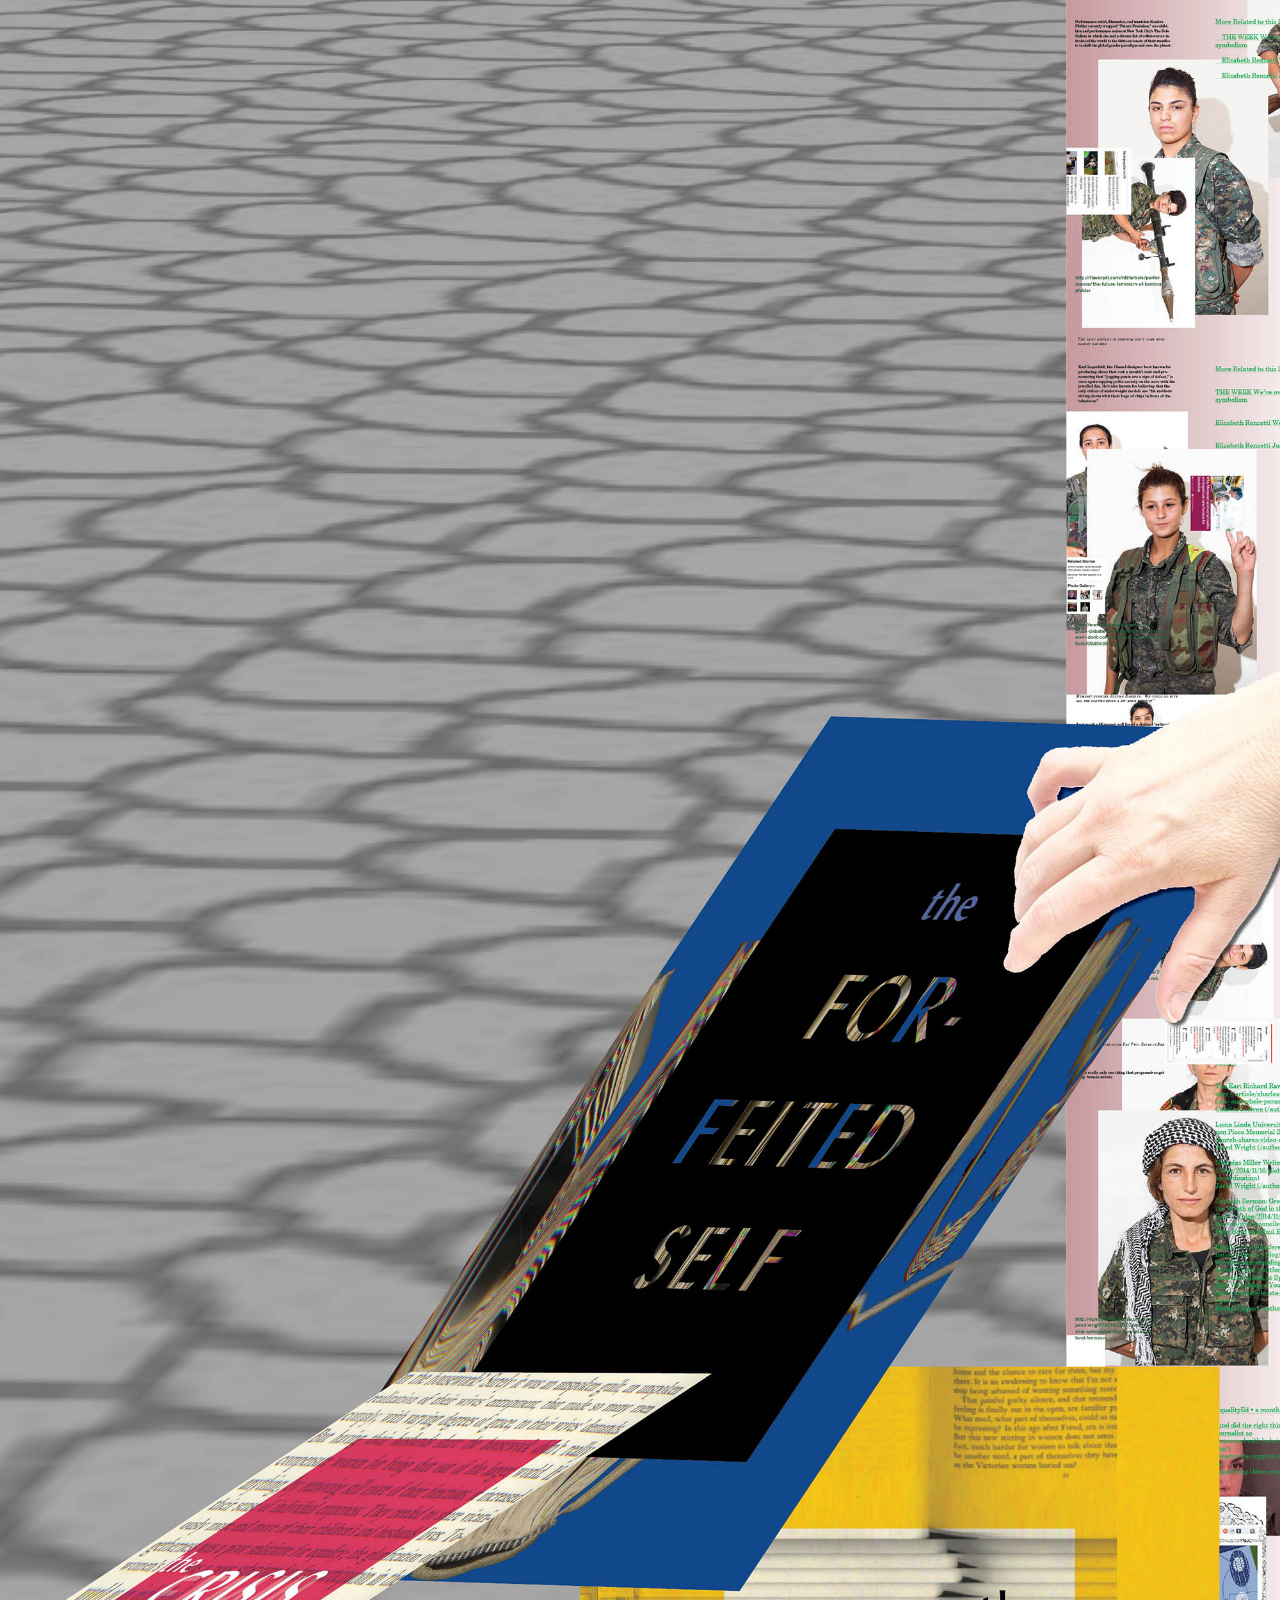
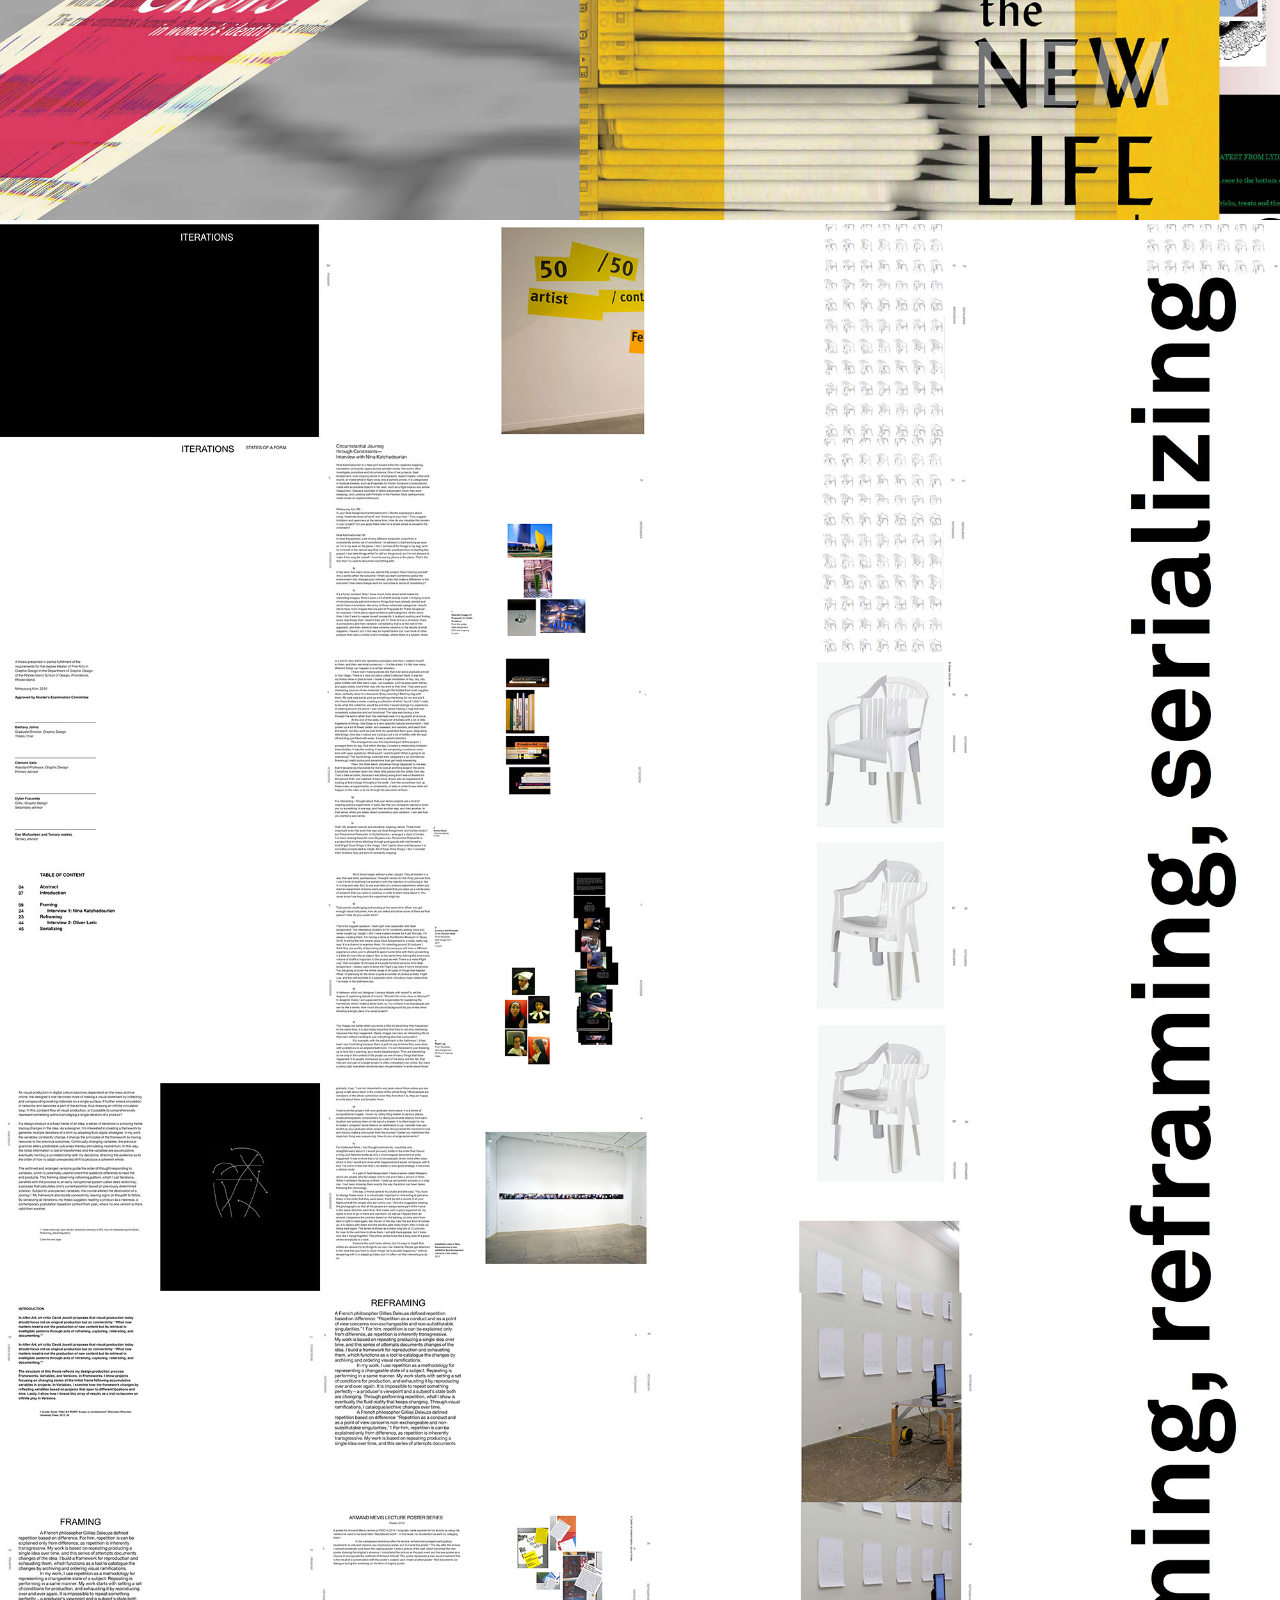
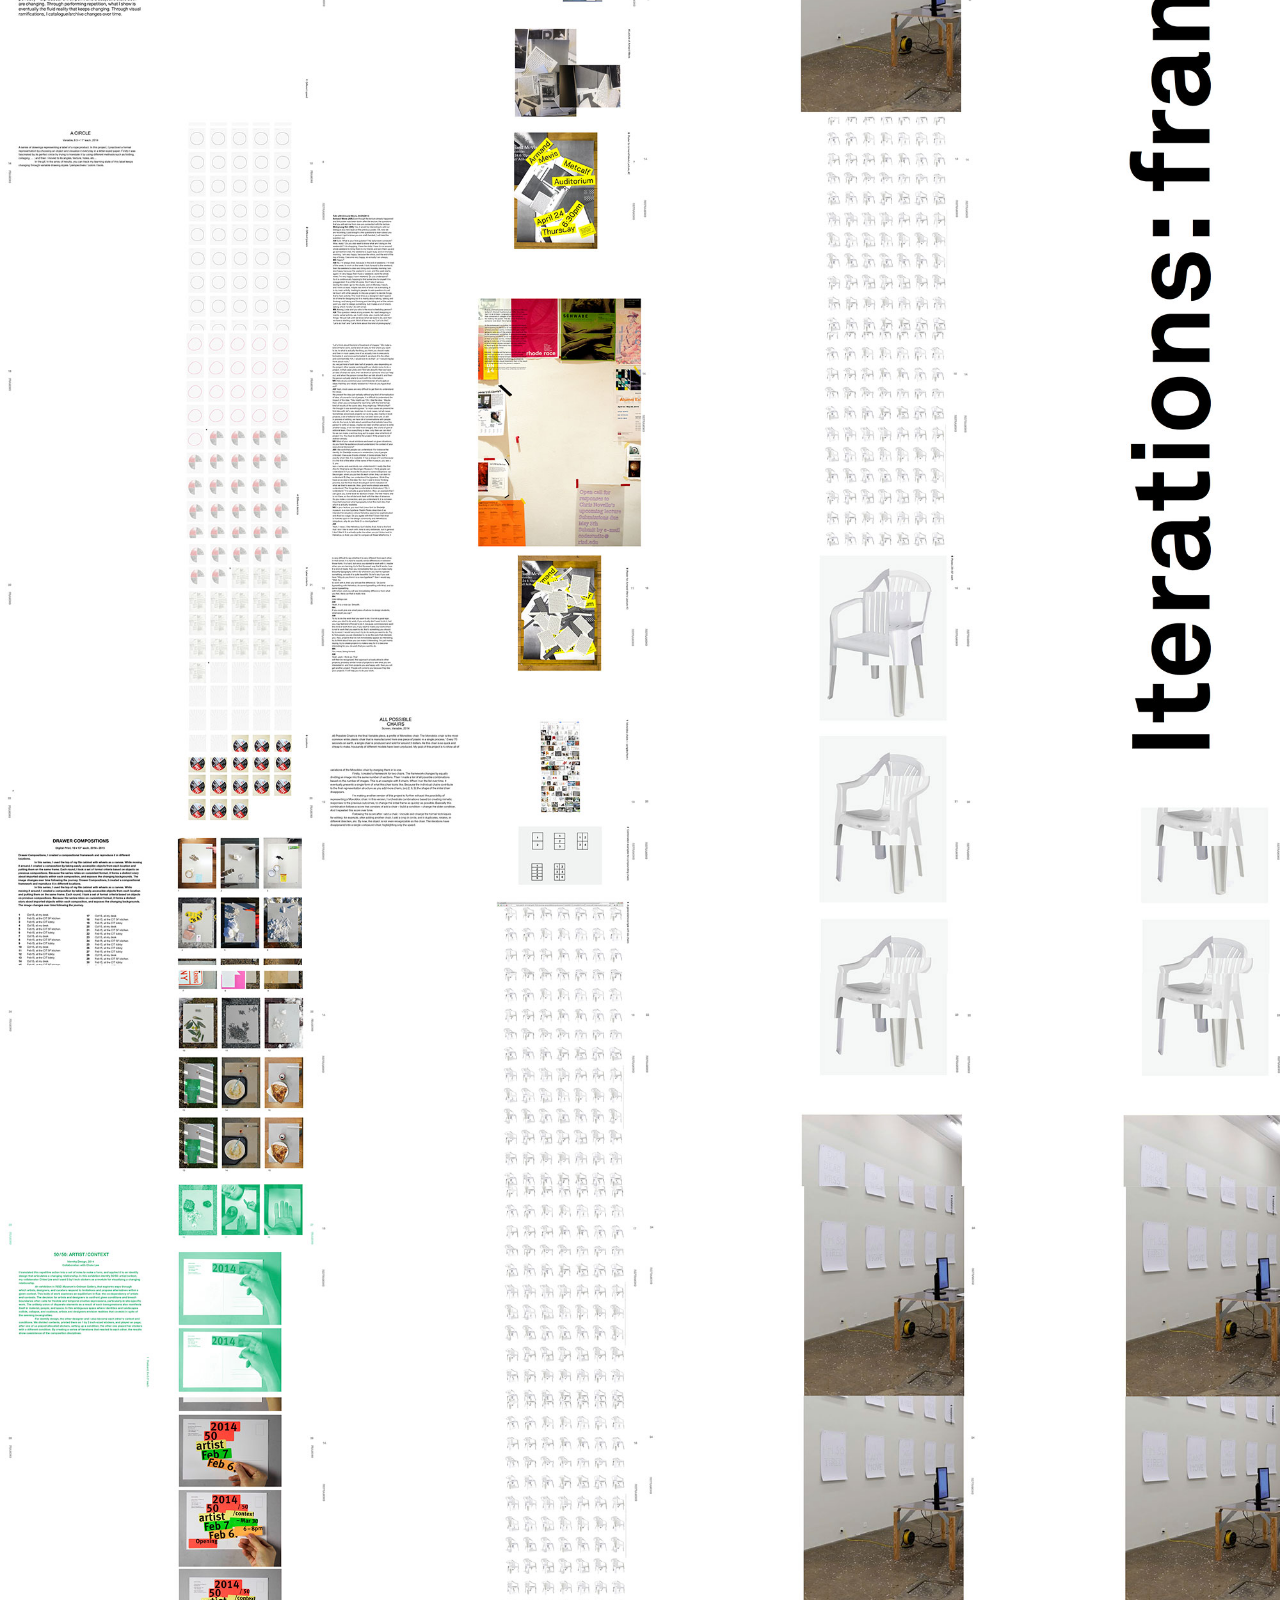
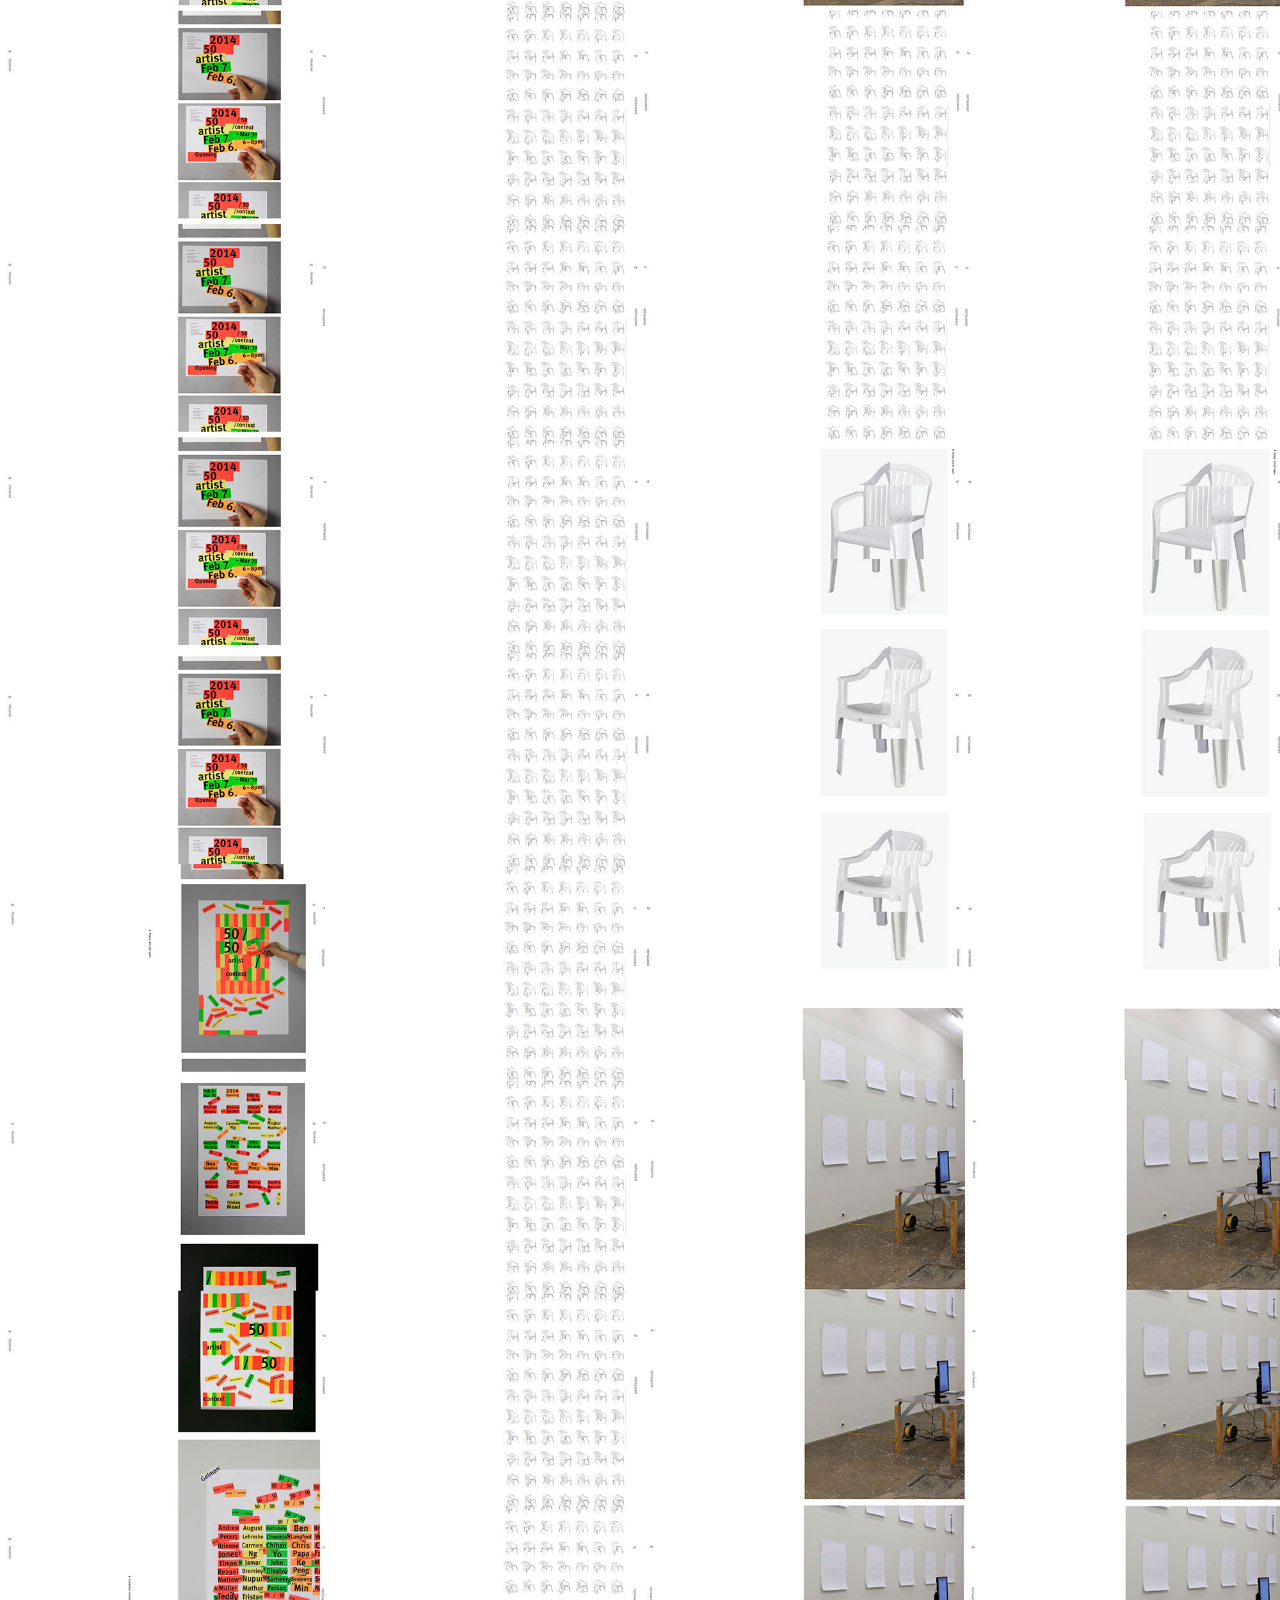
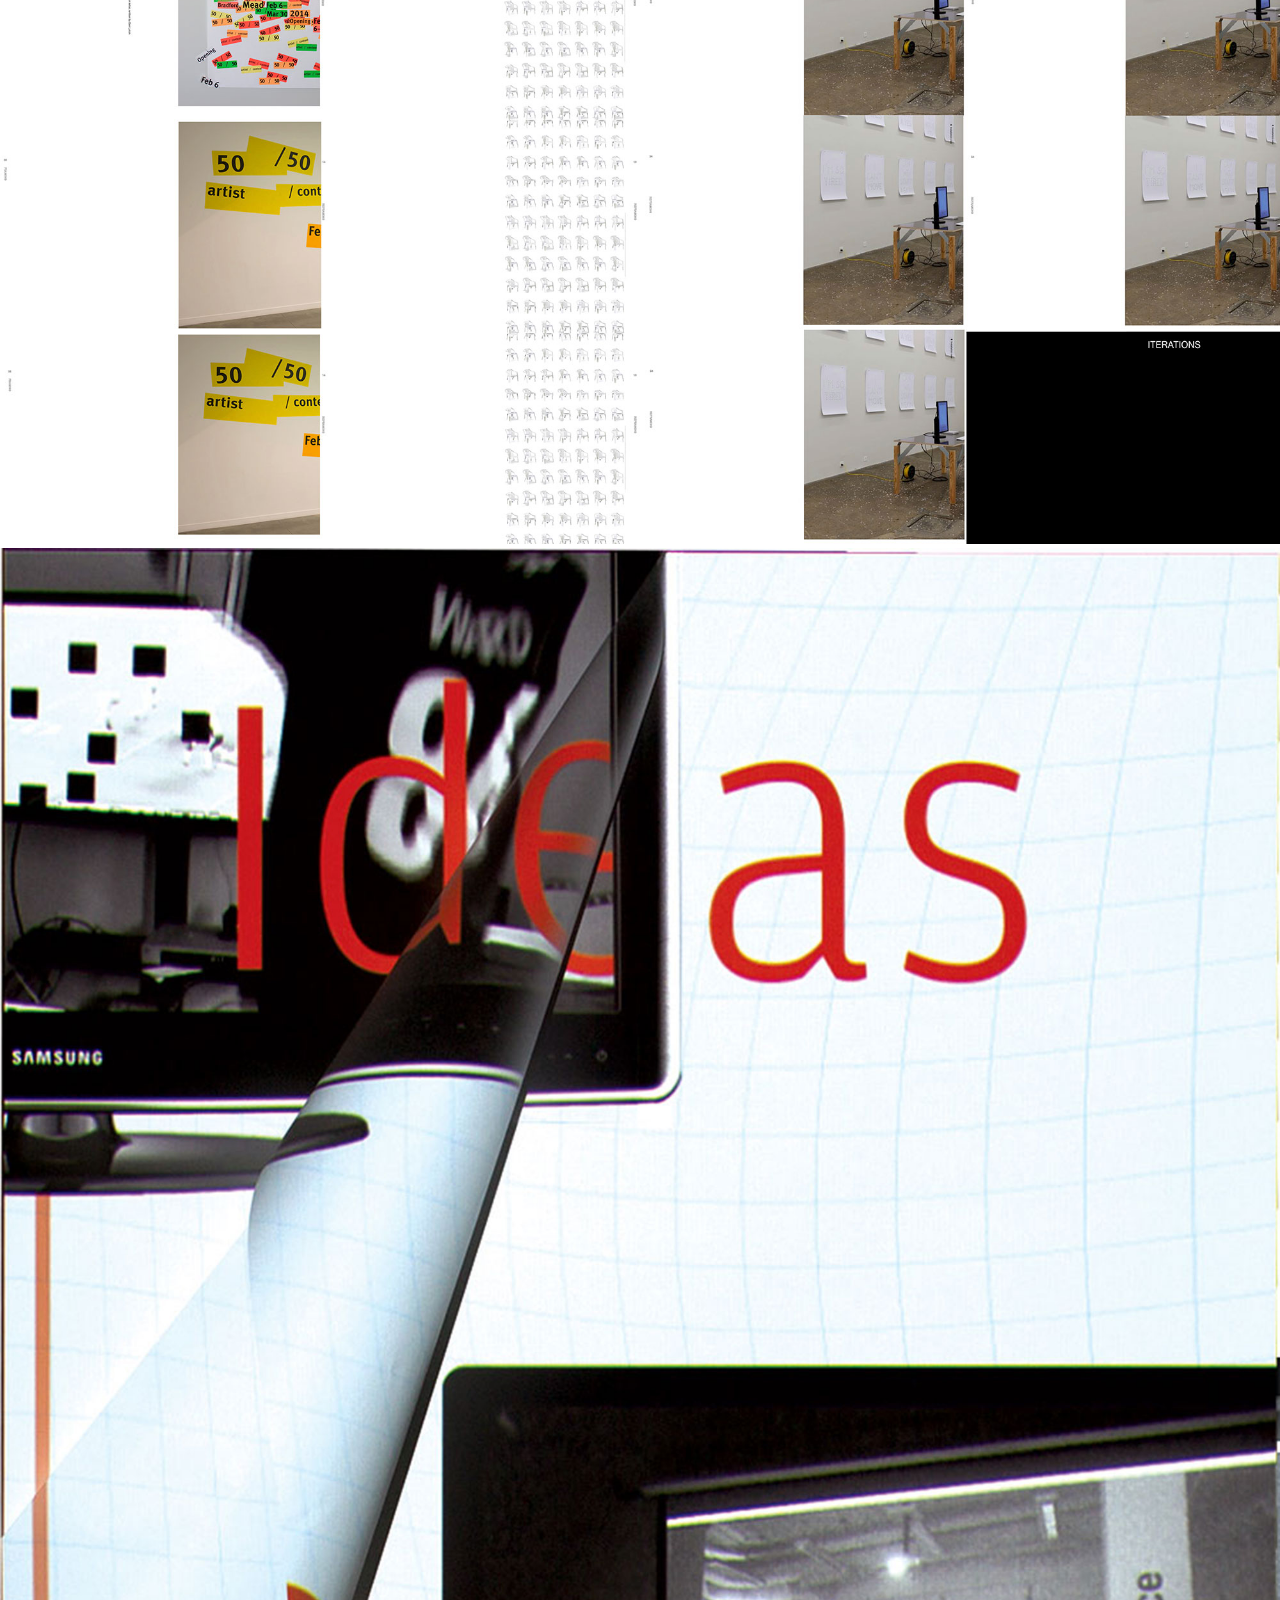
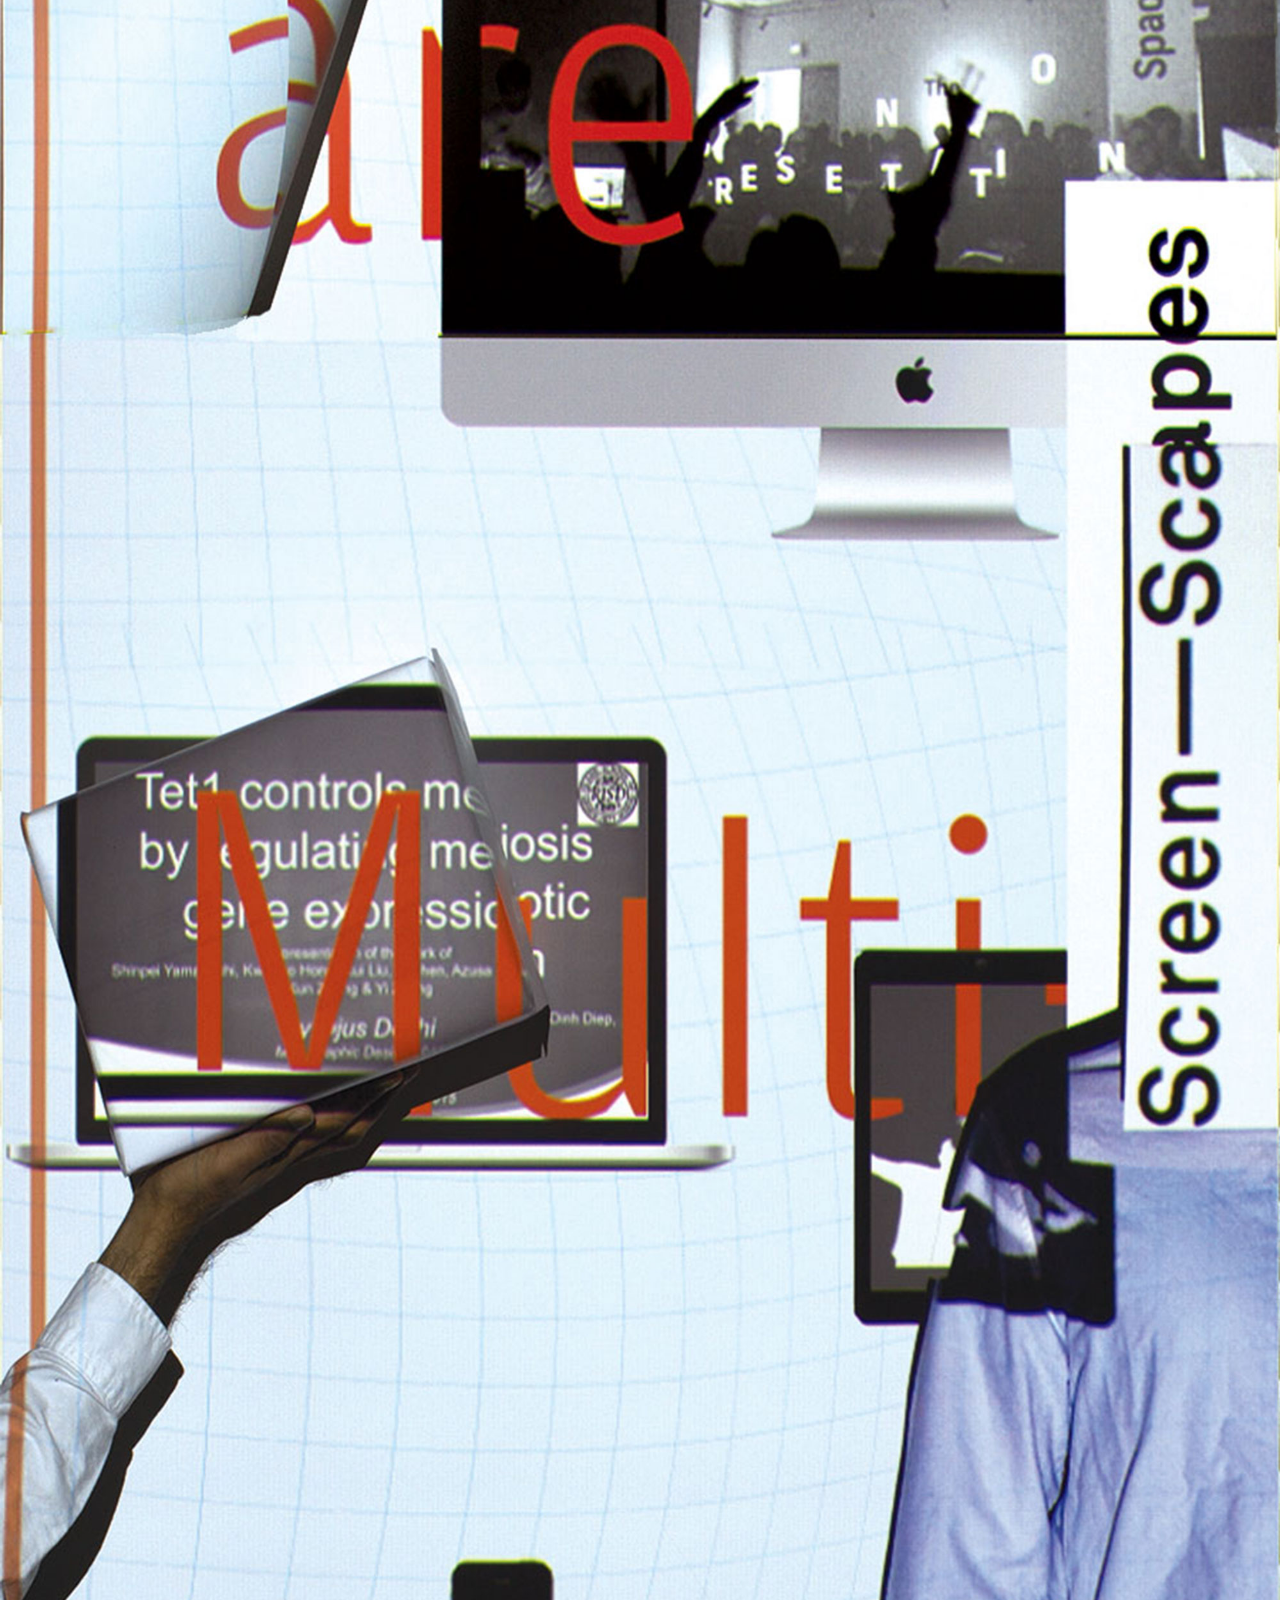
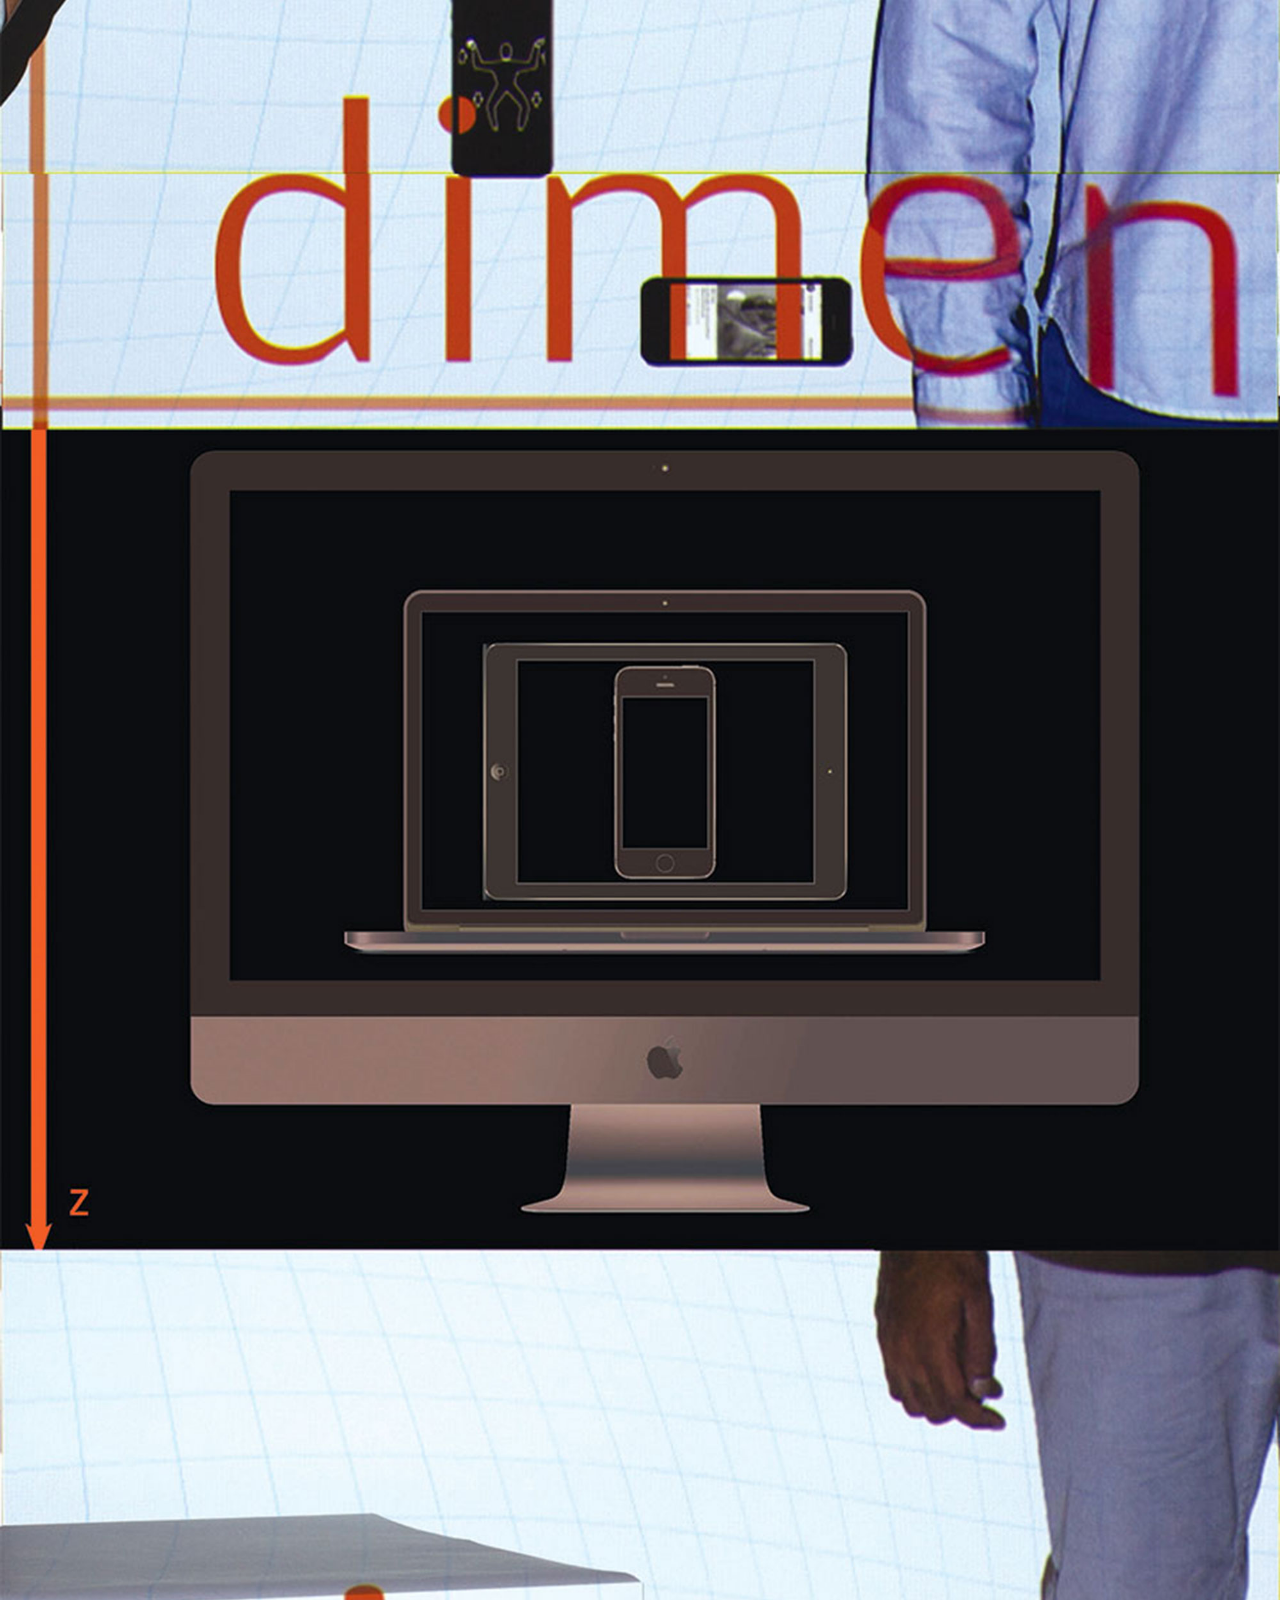
==== commit 4d9714fa: "Sync IT ALL!" ====
--- a/index.html
+++ b/index.html
@@ -28,7 +28,7 @@
 				<p><a href="#cw">01 Christina Webb</a>, <a href="#mk">02 Minkyoung Kim</a>, <a href="#od">03 Ojus Doshi</a>, <a href="#pl">04 Prin Limphongpand</a>, <a href="#ss">05 Soohyun Shin</a>, <a href="#rh">06 Rachel Harris</a>, <a href="#ap">07 Amanda Pickens</a>, <a href="#kw">08 Kelly Walters</a>, <a href="#cf">09 Conrad Fulbrook</a>, <a href="#jb">10 Jamar Bromley</a>, <a href="#vj">11 Viviane Jalil</a>, <a href="#mm">12 Michael McDermott</a>, <a href="#kg">13 Kyle Green</a></p>
 				<p>During our time at RISD, our individual thesis inquiries have co-existed in parallel practice. These practices make up a whole that shares methods such as iteration<sup><span class="space"><a href="#mk">02</a></span>,<span class="space"><a href="#rh">06</a></span>
 				</sup>, appropriation<sup><span class="space"><a href="#ss">05</a></span>,<span class="space"><a href="#ap">07</a></span>,<span class="space"><a href="#mm">12</a></span></sup>, abstraction<sup><span class="space"><a href="#ss">05</a></span>,<span class="space"><a href="#cw">08</a></span>,<span class="space"><a href="#cf">09</a></span></sup>, disruption<sup><span class="space"><a href="#cw">01</a></span>,<span class="space"><a href="#od">03</a></span>,<span class="space"><a href="#ss">05</a></span>,<span class="space"><a href="#vj">11</a></span></sup>, and ironic commentary<sup><span class="space"><a href="#pl">04</a></span>,<span class="space"><a href="#rh">06</a></span>,<span class="space"><a href="#ap">07</a></span>,<span class="space"><a href="#cw">08</a></span>,<span class="space"><a href="#jb">10</a></span></sup>. Our work investigates speculative fictions<sup><span class="space"><a href="#pl">04</a></span>,<span class="space"><a href="#jb">10</a></span></sup>, communication tools<sup><span class="space"><a href="#mk">02</a></span>,<span class="space"><a href="#od">03</a></span>,<span class="space"><a href="#ss">05</a></span>,<span class="space"><a href="#vj">11</a></span>,<span class="space"><a href="#kg">13</a></span></sup>, identity<sup><span class="space"><a href="#cw">01</a></span>,<span class="space"><a href="#cw">08</a></span>,<span class="space"><a href="#jb">10</a></span>,<span class="space"><a href="#kg">13</a></span></sup>, geopolitics<sup><span class="space"><a href="#pl">04</a></span>,<span class="space"><a href="#cw">08</a></span>,<span class="space"><a href="#jb">10</a></span></sup>, pop culture<sup><span class="space"><a href="#ap">07</a></span>,<span class="space"><a href="#cw">08</a></span>,<span class="space"><a href="#vj">11</a></span></sup>, consumer culture<sup><span class="space"><a href="#ap">07</a></span>,<span class="space"><a href="#cw">08</a></span>,<span class="space"><a href="#jb">10</a></span></sup>, collaboration<sup><span class="space"><a href="#cw">01</a></span>,<span class="space"><a href="#ss">05</a></span></sup>, spatiality<sup><span class="space"><a href="#cw">01</a></span>,<span class="space"><a href="#od">03</a></span>,<span class="space"><a href="#kg">13</a></span></sup>, site<sup><span class="space"><a href="#cw">01</a></span>,<span class="space"><a href="#od">03</a></span>,<span class="space"><a href="#mm">12</a></span></sup>,and authorship<sup><span class="space"><a href="#cw">01</a></span>,<span class="space"><a href="#rh">06</a></span>,<span class="space"><a href="#vj">11</a></span>,<span class="space"><a href="#mm">12</a></span></sup>.</p>
-				<p>The visual essays herein frame our line of thinking, making evident our connections and adjacencies— highlighting the complexity and fluidity of the field of graphic design today.</p>
+				<p>The visual essays herein frame our line of thinking, making evident our connections and adjacencies &ndash; highlighting the complexity and fluidity of the field of graphic design today.</p>
 			</div>
 		</div>
 		<div id="cw"><img alt="" src="img/cw.jpg"></div>
@@ -46,9 +46,20 @@
 		<div id="kg"><img alt="" src="img/kg.jpg"></div>
 		<div id="mma">
 			<div class="abstract">
+				<h2 class="close"><a>Close</a></h2>
 				<h2>This is not new. It is not original and it is not mine. Somewhere in this text, and in this work, there are traces of influence, some subtle, some obvious. I am less the author than an archiver, assembler or intermediary navigating the overwhelming flow of words and images that are presented to us everyday.</h2>
 				<h2>Substantially all ideas are secondhand, consciously or unconsciously drawn from a million outside sources, so let us embrace this fact. This work establishes a methodology around that principle. I work with what is around me, although around me can have a broad interpretation, and my process involves disassembling and reconstructing the material remains of the past. This thesis investigates how contemporary modes of design complicate ideas about creation, authorship, and ownership, making an argument for appropriation as a method of working.</h2>
 				<h2>What difference does it make who designed it? Man can never expect to start from scratch, so you, reader, are welcome to these words, forms and ideas, for they were never mine in the first place.</h2>
+				<h2>ATTRIBUTED ABSTRACT</h2>
+				<h2>The words in what &ldquo;I wrote&rdquo; came from many places. Below are the words and their sources except for the sources I forgot along the way. Many of the words I revised slightly, either for voice, to fit my ideas, or just because.</h2>
+				<h2>&ldquo;... overwhelming flow ... everyday.&rdquo; is taken from the abstract to <i>Adrift with a Draft</i> by Erin Zwaska (2014).</h2>
+				<h2>&ldquo;Substantially all ideas ... outside sources,&rdquo; is taken from <i>The Ecstasy of Influence</i> by Jonathan Lethem (2007).</h2>
+				<h2>&ldquo;... and my process ... reconstructing ...&rdquo; is taken from the abstract to <i>The Shape of Fiction</i> by Justin Chen (2013).</h2>
+				<h2>&ldquo;This thesis ... method of working.&rdquo; is taken from the abstract to <i>In Any Form or by Any Means&mdash;Communication as Copy</i> by Wael Morcos (2013).</h2>
+				<h2>&ldquo;What difference ... designed it?&rdquo; is taken from <i>Graphic Authorship</i> by Michael Rock (1996).</h2>
+				<h2>&ldquo;Man can ... from scratch,&rdquo; is a quote from the American artist Marcel Duchamp in an interview with Katharine Kuh (1960s).</h2>
+				<h2>&ldquo;... so you, reader ... first place.&rdquo; is again taken from Lethem.</h2>
+				<h2>The beginning of this attributed abstract &ldquo;The words in ... or just because.&rdquo; were also taken from Lethem.</h2>
 			</div>
 		</div>
 		<header>
--- a/css/style.css
+++ b/css/style.css
@@ -75,6 +75,15 @@
 
 }
 
+.close {
+	text-align: right;
+	cursor: pointer;
+}
+
+.close a {
+	color: white;
+}
+
 /*span.space a {
 	color: rgb(0,255,0);
 }*/
@@ -121,6 +130,21 @@
 	h2 {
 		font-size: 16px;
 	}
+	p {
+		font-size: 16px;
+		line-height: 1.3em;
+	}
+	sup {
+		line-height: 1em;
+		font-size: .7em;
+	}
+	#names {
+		padding-top: 7vh;
+		padding-bottom: 20px;
+	}
+	footer h2 {
+		font-size: 30px;
+	}
 }
 
 @media print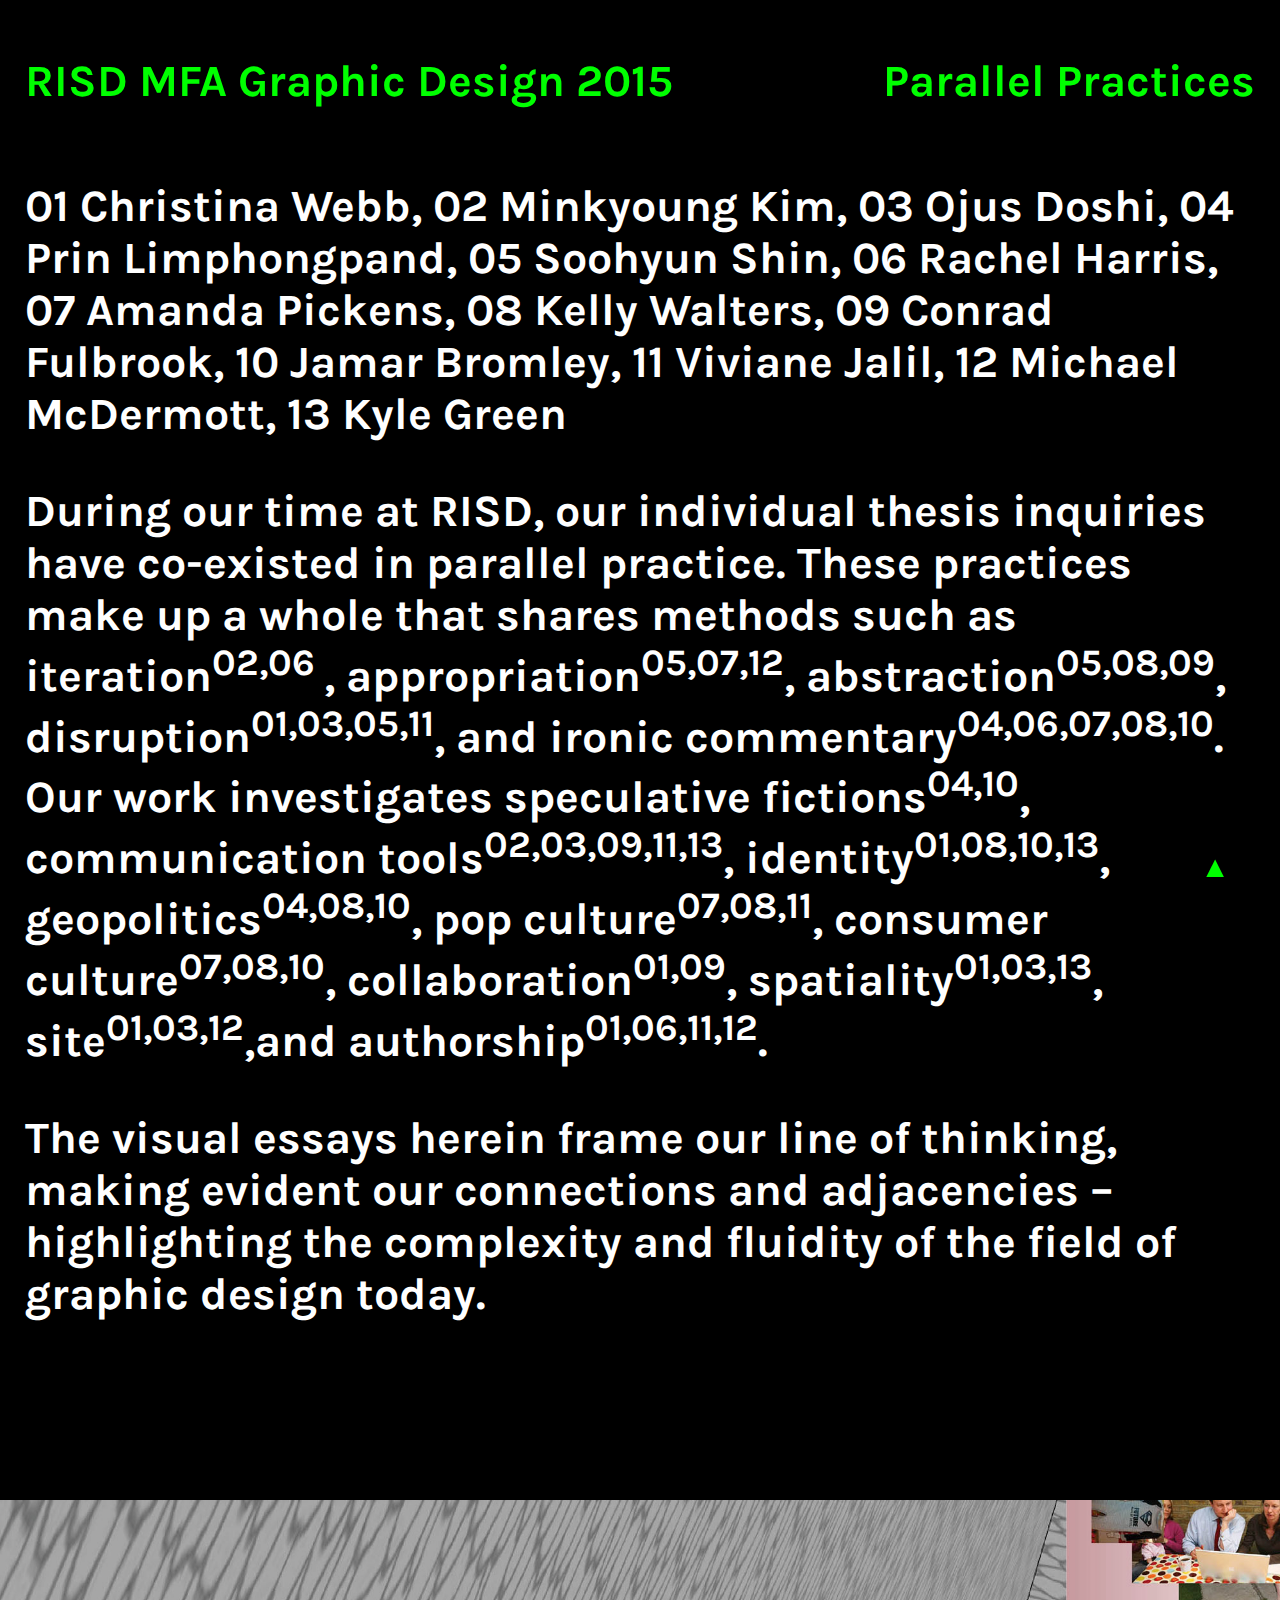
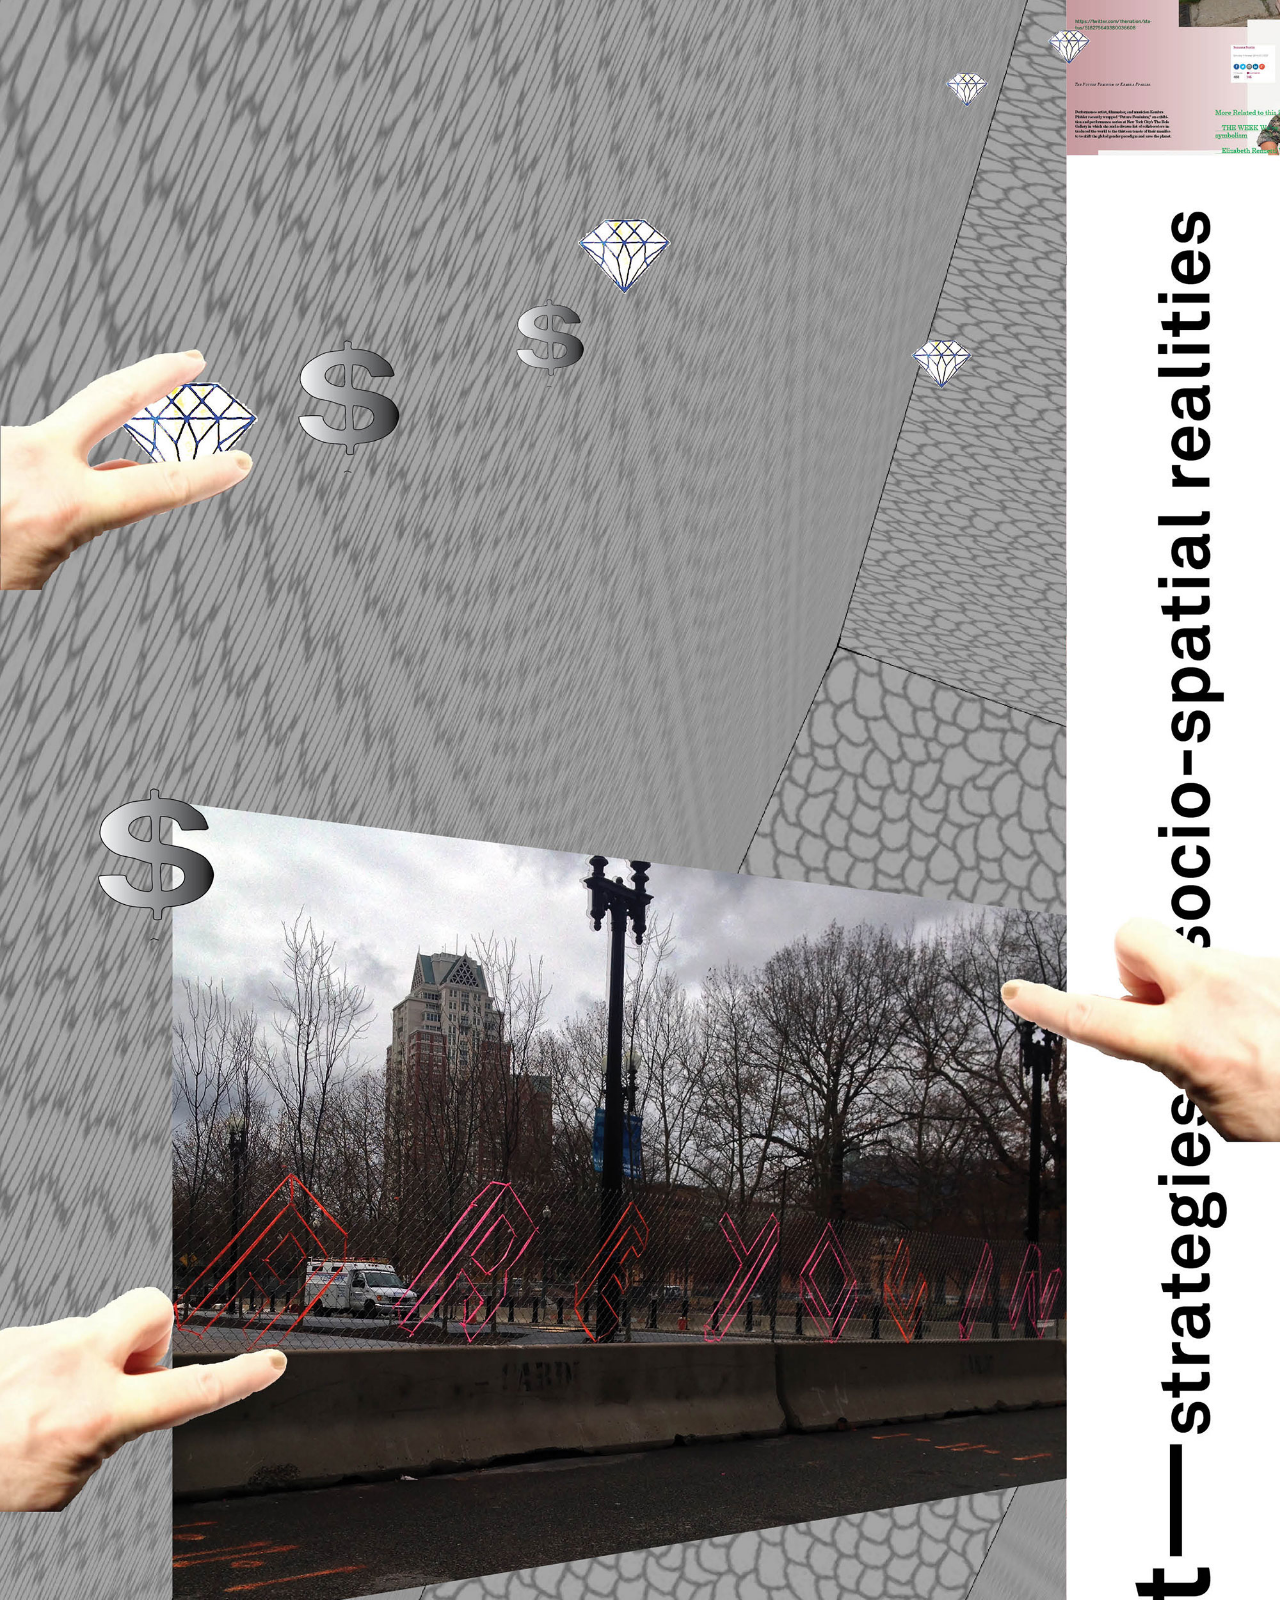
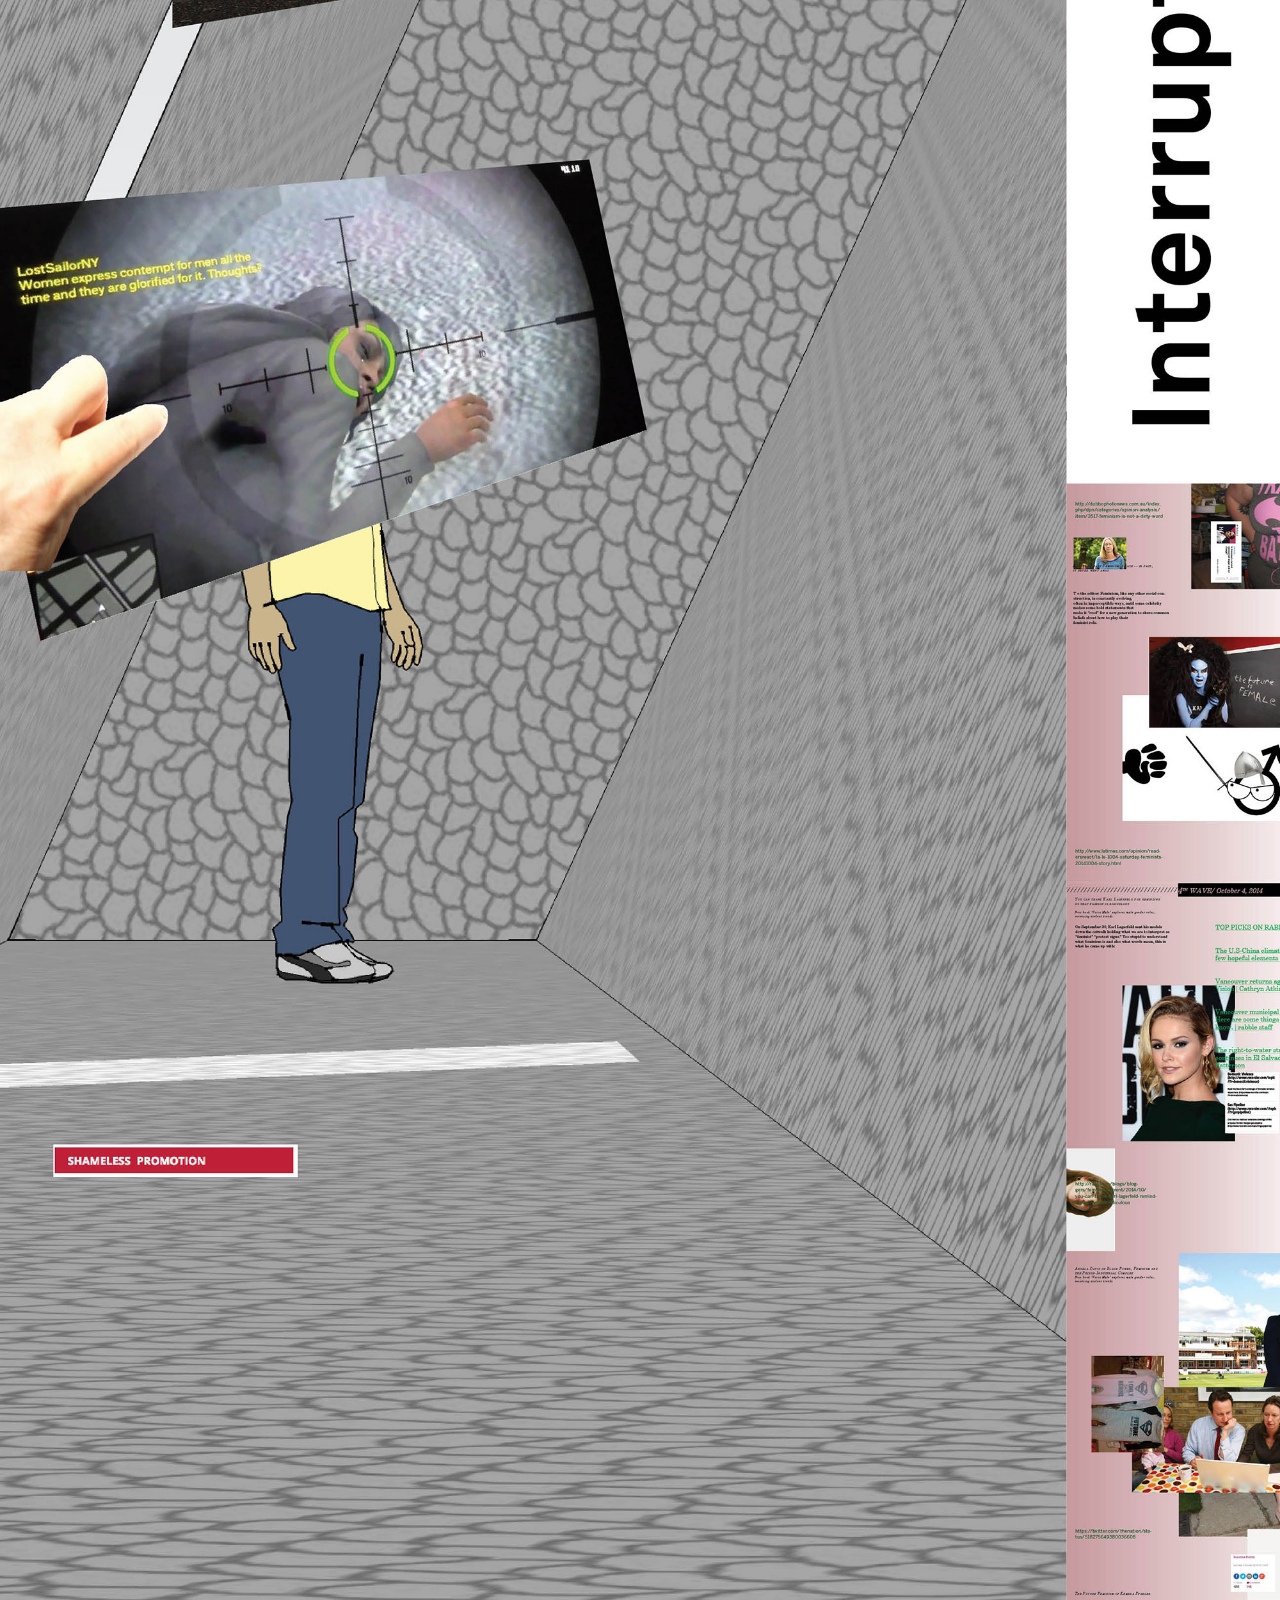
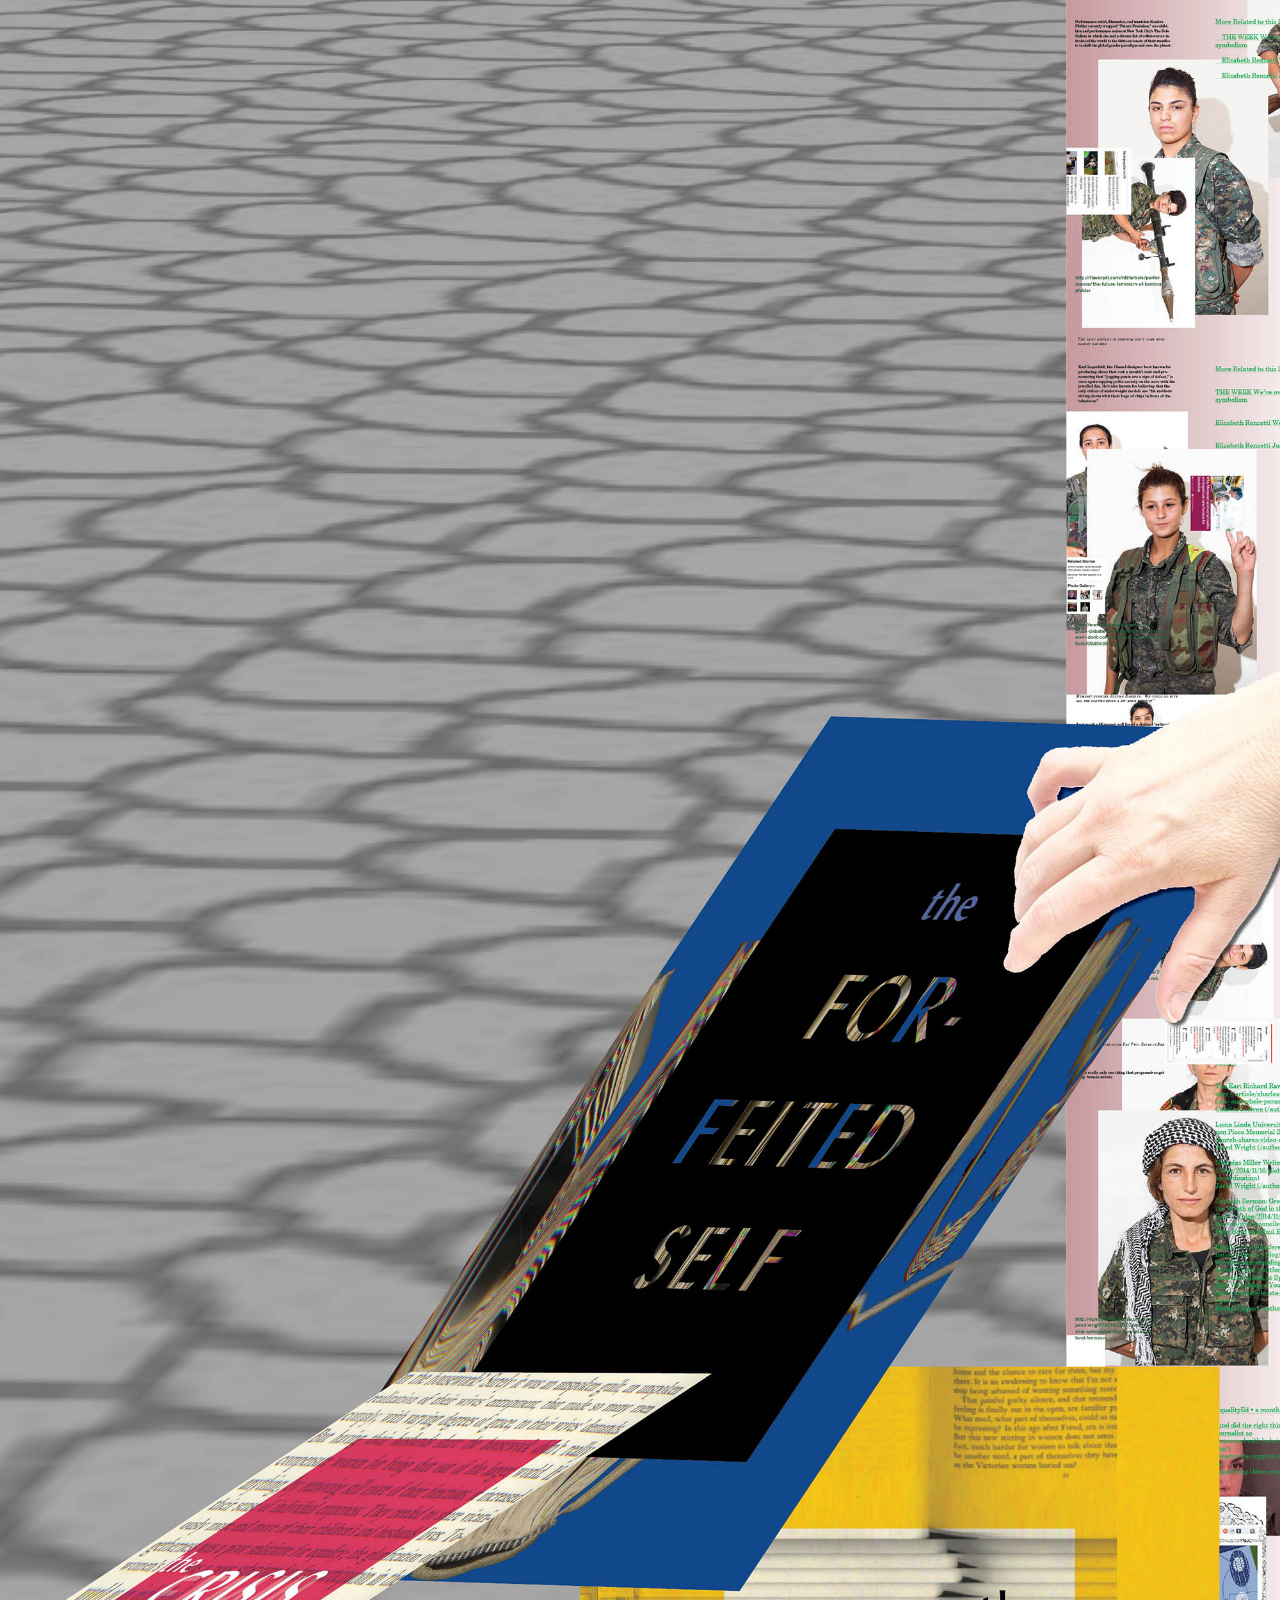
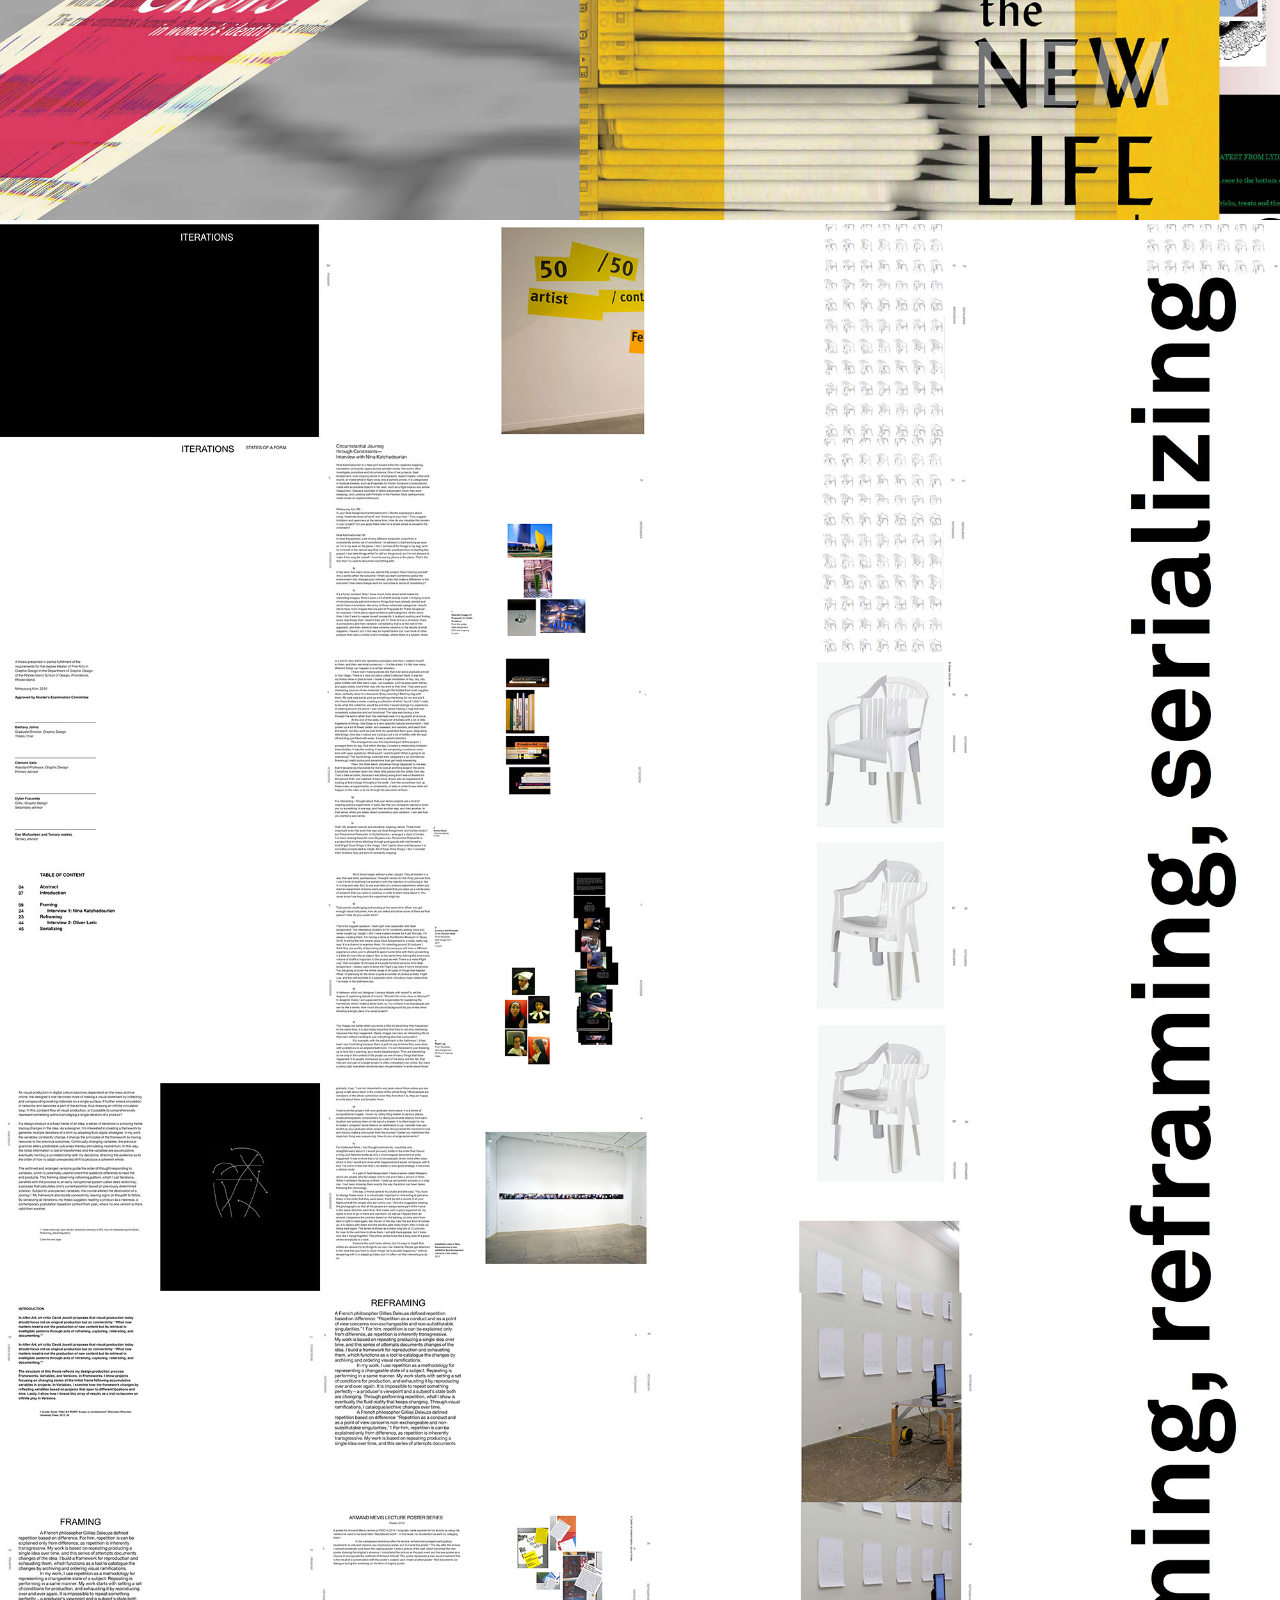
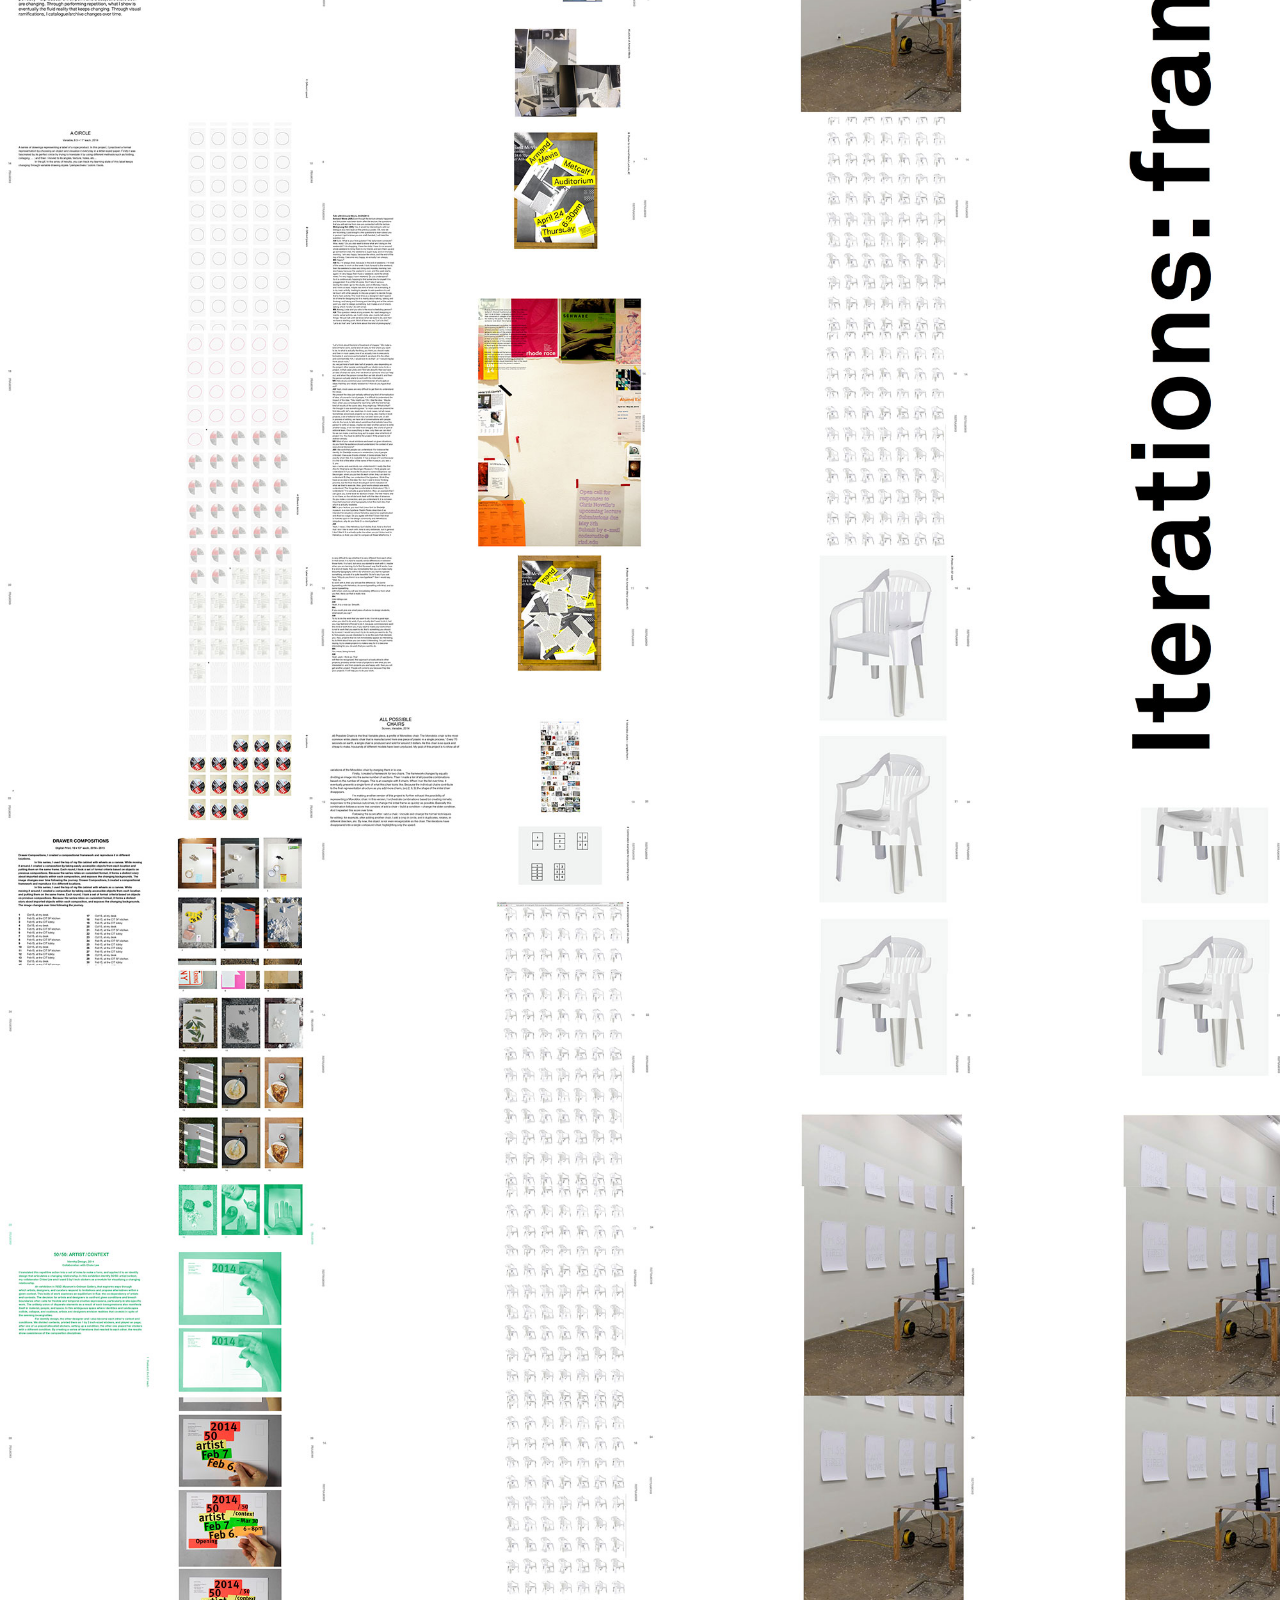
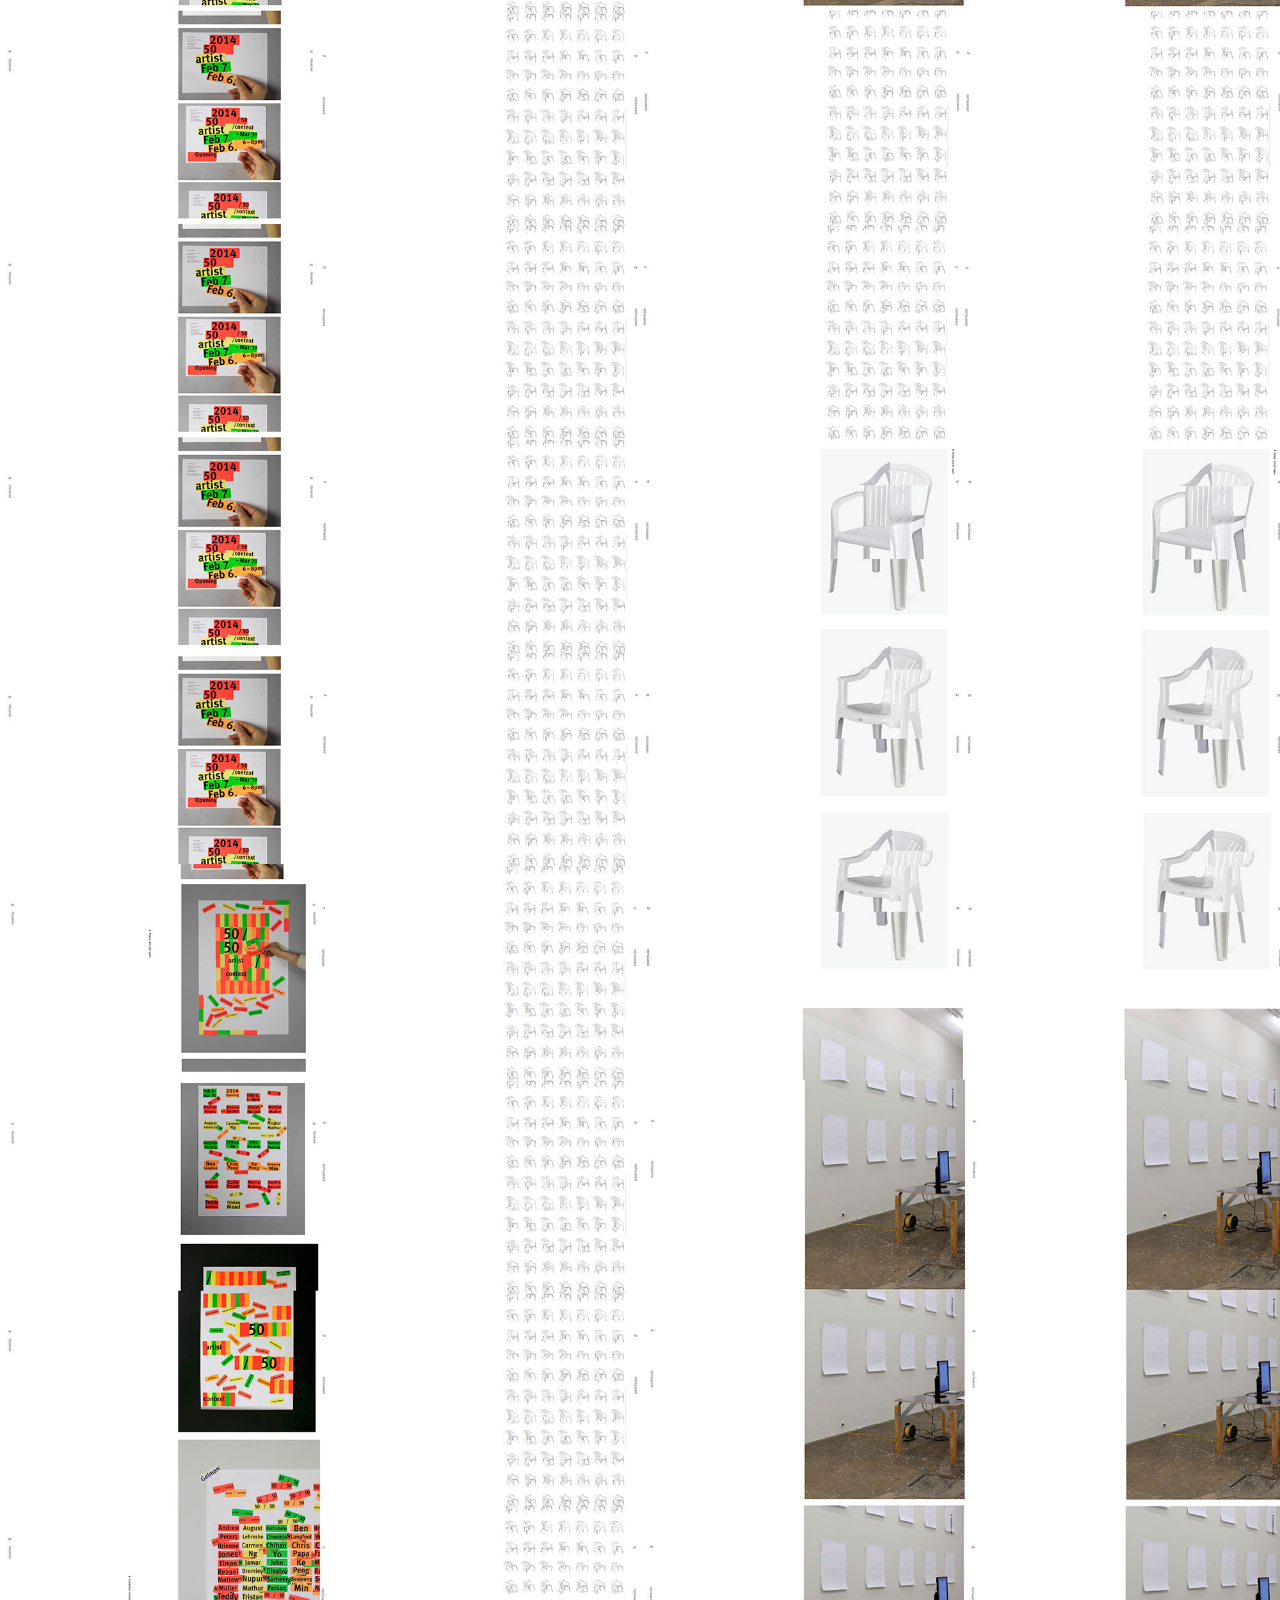
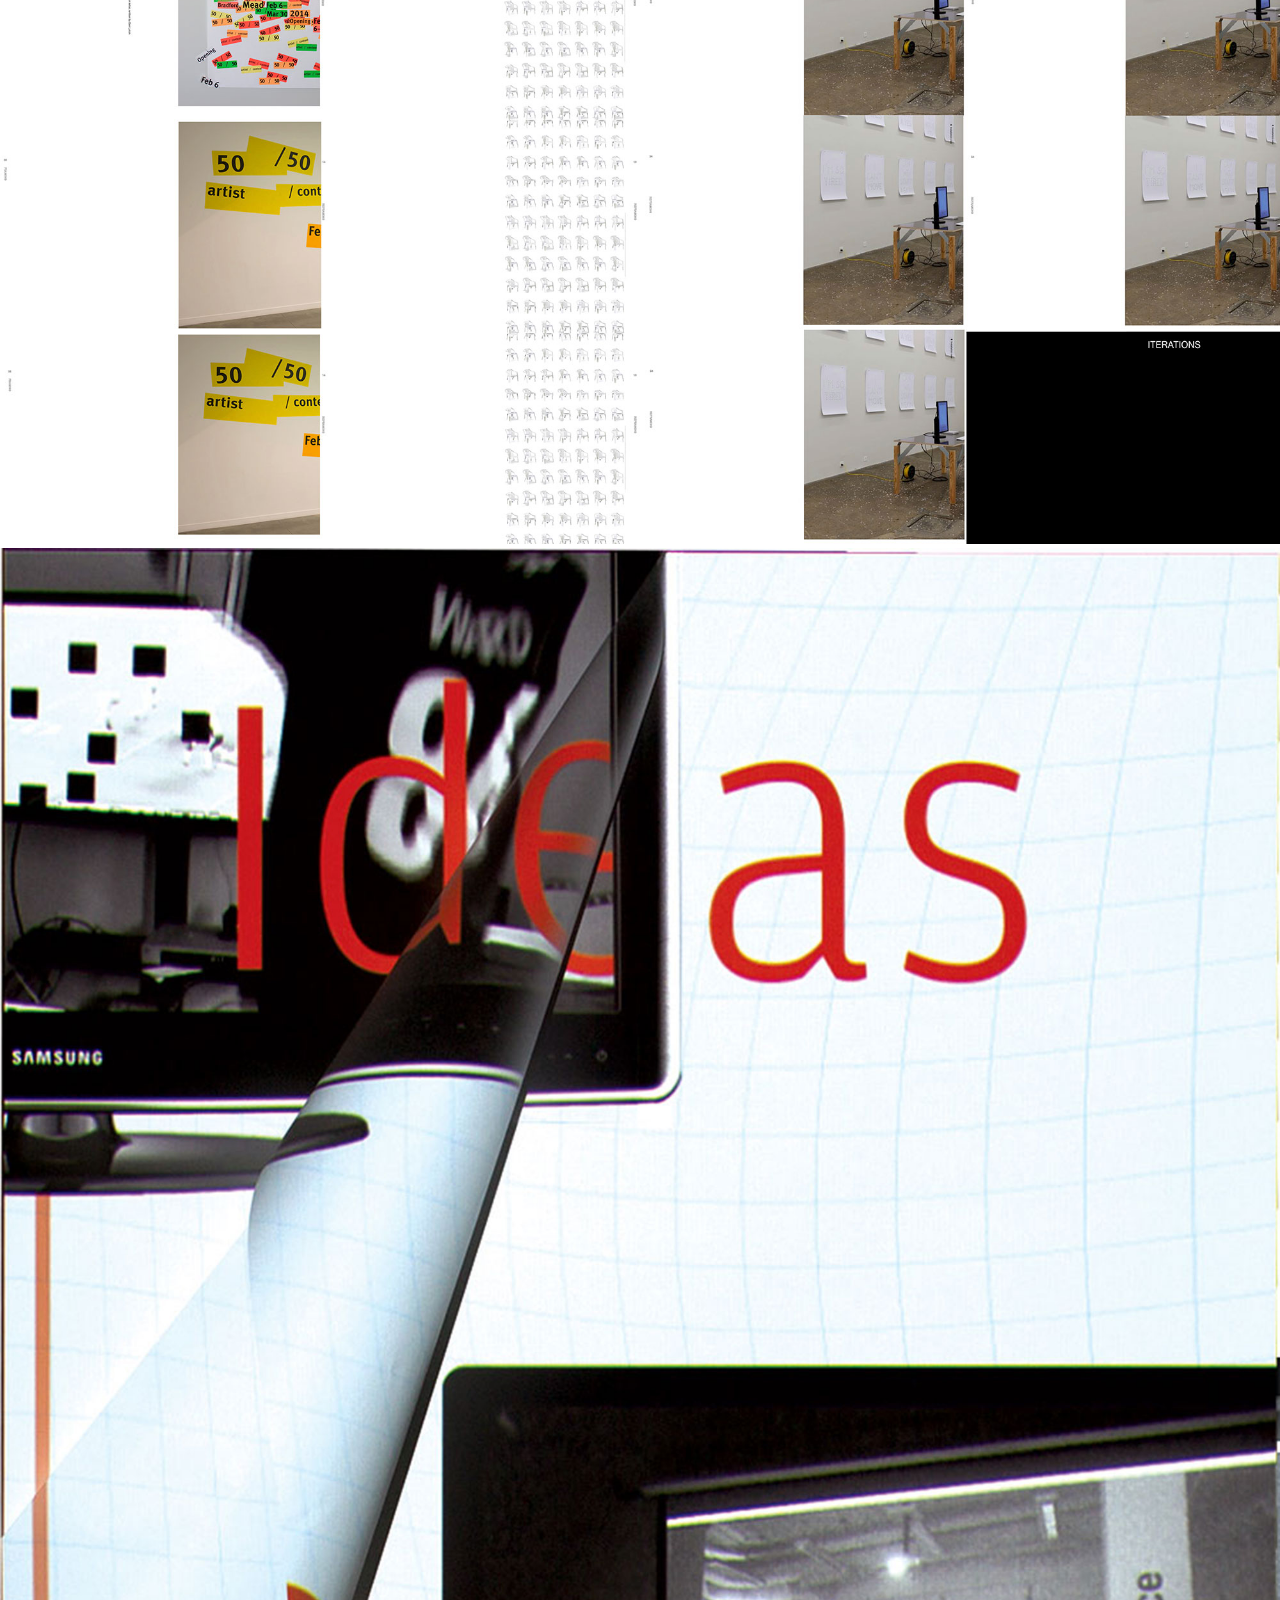
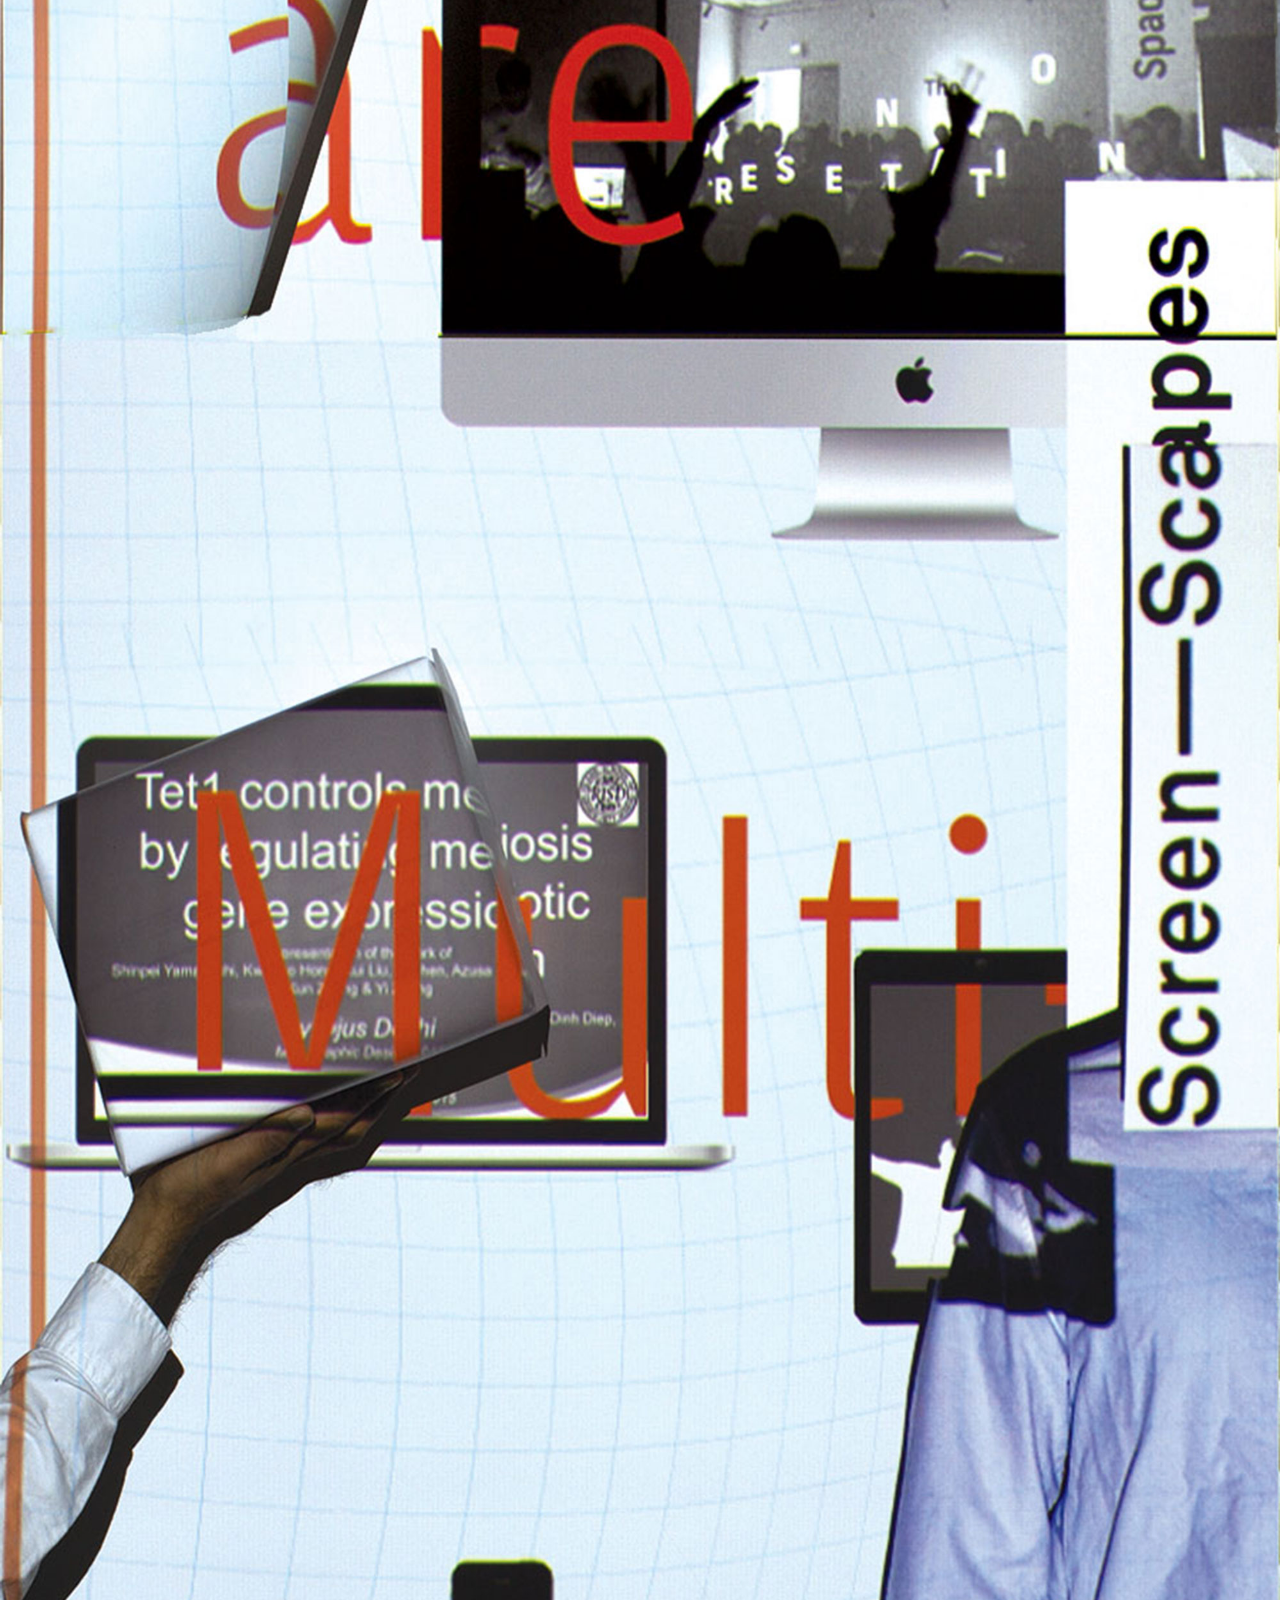
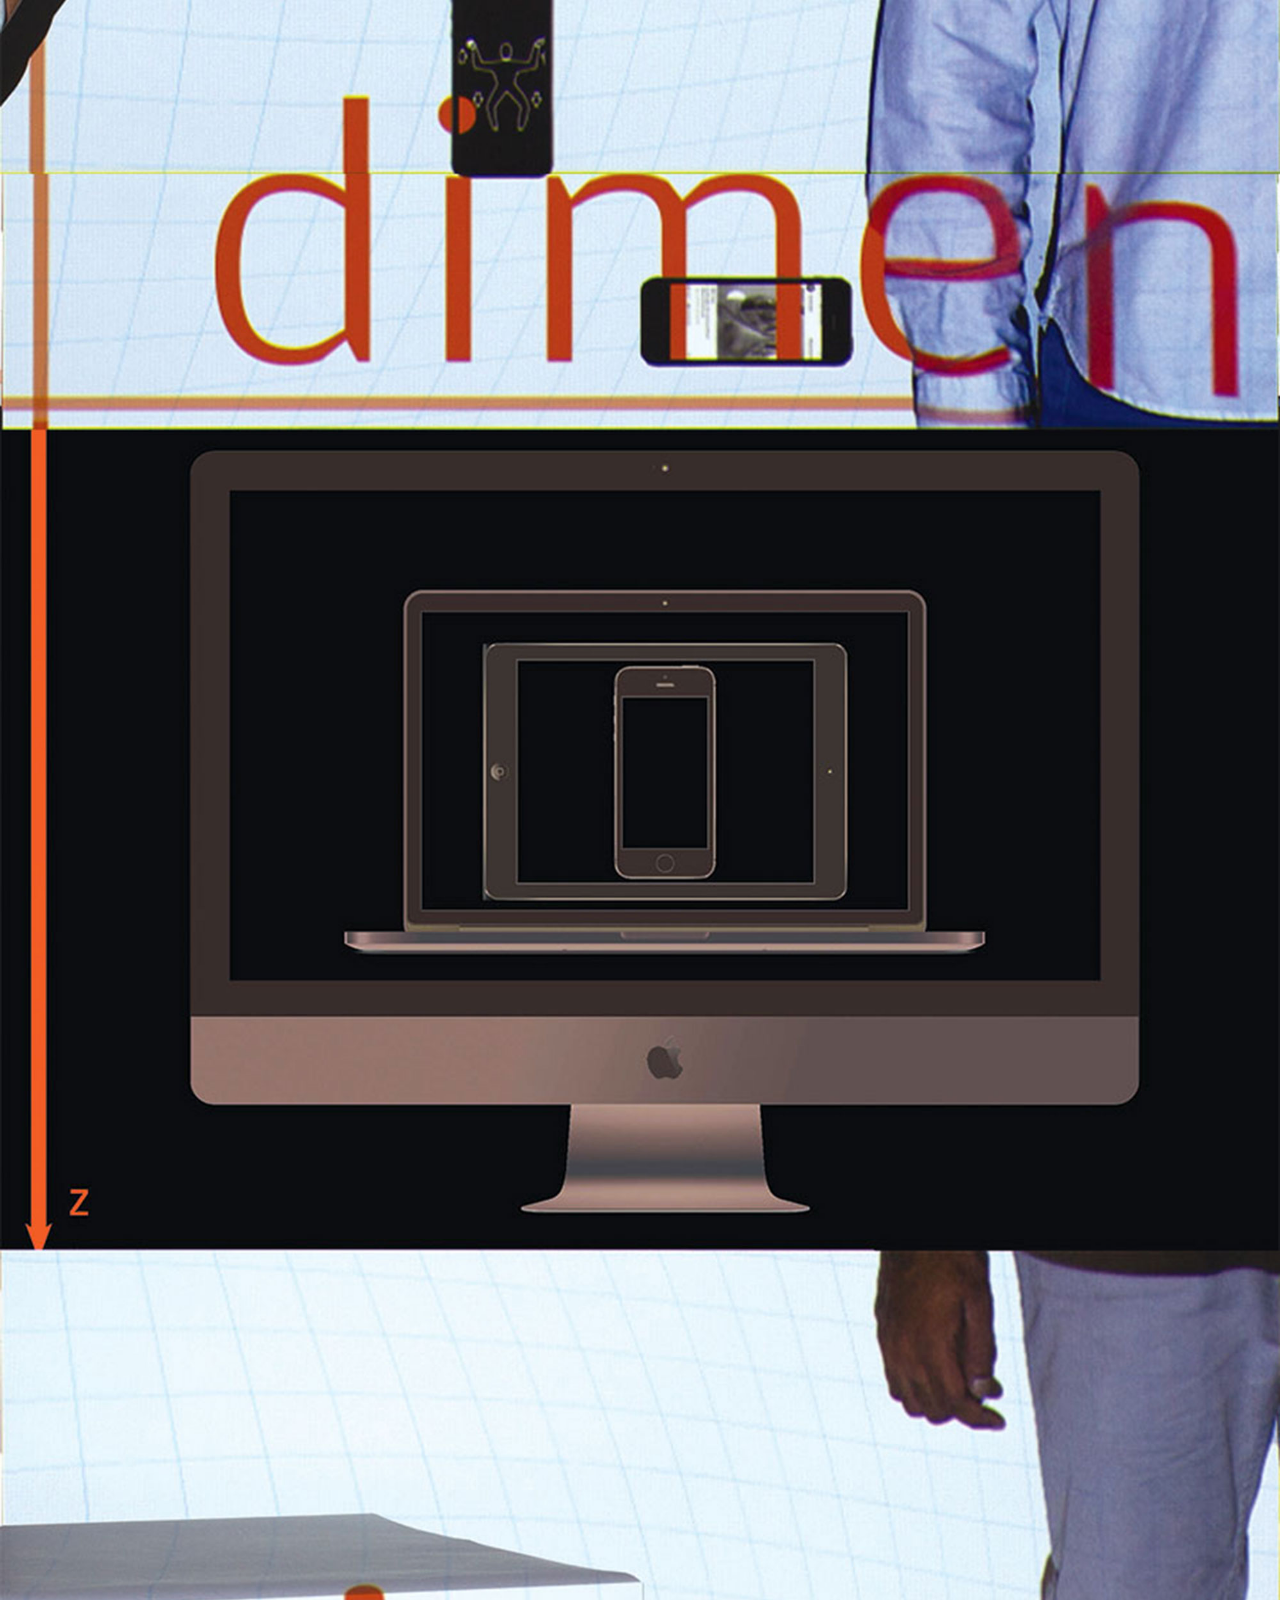
==== commit 4d769711: "updates" ====
--- a/index.html
+++ b/index.html
@@ -27,7 +27,7 @@
 
 				<p><a href="#cw">01 Christina Webb</a>, <a href="#mk">02 Minkyoung Kim</a>, <a href="#od">03 Ojus Doshi</a>, <a href="#pl">04 Prin Limphongpand</a>, <a href="#ss">05 Soohyun Shin</a>, <a href="#rh">06 Rachel Harris</a>, <a href="#ap">07 Amanda Pickens</a>, <a href="#kw">08 Kelly Walters</a>, <a href="#cf">09 Conrad Fulbrook</a>, <a href="#jb">10 Jamar Bromley</a>, <a href="#vj">11 Viviane Jalil</a>, <a href="#mm">12 Michael McDermott</a>, <a href="#kg">13 Kyle Green</a></p>
 				<p>During our time at RISD, our individual thesis inquiries have co-existed in parallel practice. These practices make up a whole that shares methods such as iteration<sup><span class="space"><a href="#mk">02</a></span>,<span class="space"><a href="#rh">06</a></span>
-				</sup>, appropriation<sup><span class="space"><a href="#ss">05</a></span>,<span class="space"><a href="#ap">07</a></span>,<span class="space"><a href="#mm">12</a></span></sup>, abstraction<sup><span class="space"><a href="#ss">05</a></span>,<span class="space"><a href="#cw">08</a></span>,<span class="space"><a href="#cf">09</a></span></sup>, disruption<sup><span class="space"><a href="#cw">01</a></span>,<span class="space"><a href="#od">03</a></span>,<span class="space"><a href="#ss">05</a></span>,<span class="space"><a href="#vj">11</a></span></sup>, and ironic commentary<sup><span class="space"><a href="#pl">04</a></span>,<span class="space"><a href="#rh">06</a></span>,<span class="space"><a href="#ap">07</a></span>,<span class="space"><a href="#cw">08</a></span>,<span class="space"><a href="#jb">10</a></span></sup>. Our work investigates speculative fictions<sup><span class="space"><a href="#pl">04</a></span>,<span class="space"><a href="#jb">10</a></span></sup>, communication tools<sup><span class="space"><a href="#mk">02</a></span>,<span class="space"><a href="#od">03</a></span>,<span class="space"><a href="#ss">05</a></span>,<span class="space"><a href="#vj">11</a></span>,<span class="space"><a href="#kg">13</a></span></sup>, identity<sup><span class="space"><a href="#cw">01</a></span>,<span class="space"><a href="#cw">08</a></span>,<span class="space"><a href="#jb">10</a></span>,<span class="space"><a href="#kg">13</a></span></sup>, geopolitics<sup><span class="space"><a href="#pl">04</a></span>,<span class="space"><a href="#cw">08</a></span>,<span class="space"><a href="#jb">10</a></span></sup>, pop culture<sup><span class="space"><a href="#ap">07</a></span>,<span class="space"><a href="#cw">08</a></span>,<span class="space"><a href="#vj">11</a></span></sup>, consumer culture<sup><span class="space"><a href="#ap">07</a></span>,<span class="space"><a href="#cw">08</a></span>,<span class="space"><a href="#jb">10</a></span></sup>, collaboration<sup><span class="space"><a href="#cw">01</a></span>,<span class="space"><a href="#ss">05</a></span></sup>, spatiality<sup><span class="space"><a href="#cw">01</a></span>,<span class="space"><a href="#od">03</a></span>,<span class="space"><a href="#kg">13</a></span></sup>, site<sup><span class="space"><a href="#cw">01</a></span>,<span class="space"><a href="#od">03</a></span>,<span class="space"><a href="#mm">12</a></span></sup>,and authorship<sup><span class="space"><a href="#cw">01</a></span>,<span class="space"><a href="#rh">06</a></span>,<span class="space"><a href="#vj">11</a></span>,<span class="space"><a href="#mm">12</a></span></sup>.</p>
+				</sup>, appropriation<sup><span class="space"><a href="#ss">05</a></span>,<span class="space"><a href="#ap">07</a></span>,<span class="space"><a href="#mm">12</a></span></sup>, abstraction<sup><span class="space"><a href="#ss">05</a></span>,<span class="space"><a href="#cw">08</a></span>,<span class="space"><a href="#cf">09</a></span></sup>, disruption<sup><span class="space"><a href="#cw">01</a></span>,<span class="space"><a href="#od">03</a></span>,<span class="space"><a href="#ss">05</a></span>,<span class="space"><a href="#vj">11</a></span></sup>, and ironic commentary<sup><span class="space"><a href="#pl">04</a></span>,<span class="space"><a href="#rh">06</a></span>,<span class="space"><a href="#ap">07</a></span>,<span class="space"><a href="#cw">08</a></span>,<span class="space"><a href="#jb">10</a></span></sup>. Our work investigates speculative fictions<sup><span class="space"><a href="#pl">04</a></span>,<span class="space"><a href="#jb">10</a></span></sup>, communication tools<sup><span class="space"><a href="#mk">02</a></span>,<span class="space"><a href="#od">03</a></span>,<span class="space"><a href="#cf">09</a></span>,<span class="space"><a href="#vj">11</a></span>,<span class="space"><a href="#kg">13</a></span></sup>, identity<sup><span class="space"><a href="#cw">01</a></span>,<span class="space"><a href="#cw">08</a></span>,<span class="space"><a href="#jb">10</a></span>,<span class="space"><a href="#kg">13</a></span></sup>, geopolitics<sup><span class="space"><a href="#pl">04</a></span>,<span class="space"><a href="#cw">08</a></span>,<span class="space"><a href="#jb">10</a></span></sup>, pop culture<sup><span class="space"><a href="#ap">07</a></span>,<span class="space"><a href="#cw">08</a></span>,<span class="space"><a href="#vj">11</a></span></sup>, consumer culture<sup><span class="space"><a href="#ap">07</a></span>,<span class="space"><a href="#cw">08</a></span>,<span class="space"><a href="#jb">10</a></span></sup>, collaboration<sup><span class="space"><a href="#cw">01</a></span>,<span class="space"><a href="#cf">09</a></span></sup>, spatiality<sup><span class="space"><a href="#cw">01</a></span>,<span class="space"><a href="#od">03</a></span>,<span class="space"><a href="#kg">13</a></span></sup>, site<sup><span class="space"><a href="#cw">01</a></span>,<span class="space"><a href="#od">03</a></span>,<span class="space"><a href="#mm">12</a></span></sup>,and authorship<sup><span class="space"><a href="#cw">01</a></span>,<span class="space"><a href="#rh">06</a></span>,<span class="space"><a href="#vj">11</a></span>,<span class="space"><a href="#mm">12</a></span></sup>.</p>
 				<p>The visual essays herein frame our line of thinking, making evident our connections and adjacencies &ndash; highlighting the complexity and fluidity of the field of graphic design today.</p>
 			</div>
 		</div>
@@ -44,7 +44,15 @@
 		<div id="vj"><img alt="" src="img/vj.jpg"></div>
 		<div id="mm"><img alt="" src="img/mm.jpg"></div>
 		<div id="kg"><img alt="" src="img/kg.jpg"></div>
-		<div id="mma">
+		<div id="apa">
+         <div class="abstract">
+            <h2 class="close"><a>Close</a></h2>
+            <h2>As a culture, we are seduced by brands &ndash; the façade and fantasies they portray. We are drawn in without warning, wanting to believe in the allure. But are we being willfully manipulated? As a consumer, I delight in the glamour and gloss, but as a graphic designer, I have the power to shape brand rhetoric.</h2>
+            <h2>This thesis, <i>WOW! Shop, Flip, Copy</i>, exposes what lies beneath the artifice of the luxury world by appropriating the formal language of the industry itself. From designer clothing and fashion magazines to grocery store circulars and vinyl window signage, my work exploits the media and the visual vocabulary of the consumer world. Inspired by Chinese shanzhai (counterfeit) culture, my thesis embraces the notion of a Robin Hood-esque redistribution of wealth and goods.</h2>
+            <h2>My work celebrates the designer’s role as brand stylist, while critiquing consumerism. Through parody, juxtaposition, and appropriation, my projects strip the luxury world of its pretense, while finding value in and paying homage to fake markets and designer knock-offs. From China’s shanzhai markets to the online marketplace of eBay, I explore the consumer realms in which the rare and luxurious comingle with the ordinary and attainable.</h2>
+         </div>
+      </div>
+      <div id="mma">
 			<div class="abstract">
 				<h2 class="close"><a>Close</a></h2>
 				<h2>This is not new. It is not original and it is not mine. Somewhere in this text, and in this work, there are traces of influence, some subtle, some obvious. I am less the author than an archiver, assembler or intermediary navigating the overwhelming flow of words and images that are presented to us everyday.</h2>
@@ -75,7 +83,7 @@
 		</footer>
 	</div>
 	<!-- </div> -->
-    <!-- <script src="https://ajax.googleapis.com/ajax/libs/jquery/2.1.3/jquery.min.js"></script> -->
+    <script src="https://ajax.googleapis.com/ajax/libs/jquery/2.1.3/jquery.min.js"></script>
     <script src="js/jquery-2.1.3.min.js"></script>
     <script>
 	    $( document ).ready(function() {
@@ -92,70 +100,144 @@
     		var scroll_pos = 0;
     		// console.log('scroll position = ' + scroll_pos)
             $(document).scroll(function() {
-            	var topcw = ($('#cw').position().top)-1;
-	    		// console.log('cw = ' + topcw);
-	    		var topmk = ($('#mk').position().top)-1;
-	    		// console.log('mk = ' + topmk);
-	    		var topod = ($('#od').position().top)-1;
-	    		// console.log('od = ' + topod);
-	    		var toppl = ($('#pl').position().top)-1;
-	    		// console.log('pl = ' + toppl);
-	    		var topss = ($('#ss').position().top)-1;
-	    		// console.log('ss = ' + topss);
-	    		var toprh = ($('#rh').position().top)-1;
-	    		// console.log('rh = ' + toprh);
-	    		var topap = ($('#ap').position().top)-1;
-	    		// console.log('ap = ' + topap);
-	    		var topkw = ($('#kw').position().top)-1;
-	    		// console.log('kw = ' + topkw);
-	    		var topcf = ($('#cf').position().top)-1;
-	    		// console.log('cf = ' + topcf);
-	    		var topjb = ($('#jb').position().top)-1;
-	    		// console.log('jb = ' + topjb);
-	    		var topvj = ($('#vj').position().top)-1;
-	    		// console.log('vj = ' + topvj);
-	    		var topmm = ($('#mm').position().top)-1;
-	    		// console.log('mm = ' + topmm);
-	    		var topkg = ($('#kg').position().top)-1;
-	    		// console.log('kg = ' + topkg);
-                scroll_pos = $(this).scrollTop();
-                if(scroll_pos < topcw) {
-                    $("#title").text("Parallel Practices");
-                }if(scroll_pos > topcw) {
-                    $("#title").text("Christina Webb");
-                }if(scroll_pos > topmk) {
-                    $("#title").text("Minkyoung Kim");
-                }if(scroll_pos > topod) {
-                    $("#title").text("Ojus Doshi");
-                }if(scroll_pos > toppl) {
-                    $("#title").text("Prin Limphongpand");
-                }if(scroll_pos > topss) {
-                    $("#title").text("Soohyun Shin");
-                }if(scroll_pos > toprh) {
-                    $("#title").text("Rachel Harris");
-                }if(scroll_pos > topap) {
-                    $("#title").text("Amanda Pickens");
-                }if(scroll_pos > topkw) {
-                    $("#title").text("Kelly Walters");
-                }if(scroll_pos > topcf) {
-                    $("#title").text("Conrad Fulbrook");
-                }if(scroll_pos > topjb) {
-                    $("#title").text("Jamar Bromley");
-                }if(scroll_pos > topvj) {
-                    $("#title").text("Viviane Jalil");
-                }if(scroll_pos > topmm) {
-                    $("#title").html("<a href='#mma' id='mmal'>Michael McDermott</a>");
-                    $('#mmal').click(function() {
-       					$('#mma').toggle();
-       					$('#mma').click(function() {
-       						$('#mma').hide();
-       					});
-        			});
-                }if(scroll_pos > topkg) {
-                    $("#title").text("Kyle Green");
-                } 
-            });
-    	});
+               	var topcw = ($('#cw').position().top)-1;
+      	    		// console.log('cw = ' + topcw);
+      	    		var topmk = ($('#mk').position().top)-1;
+      	    		// console.log('mk = ' + topmk);
+      	    		var topod = ($('#od').position().top)-1;
+      	    		// console.log('od = ' + topod);
+      	    		var toppl = ($('#pl').position().top)-1;
+      	    		// console.log('pl = ' + toppl);
+      	    		var topss = ($('#ss').position().top)-1;
+      	    		// console.log('ss = ' + topss);
+      	    		var toprh = ($('#rh').position().top)-1;
+      	    		// console.log('rh = ' + toprh);
+      	    		var topap = ($('#ap').position().top)-1;
+      	    		// console.log('ap = ' + topap);
+      	    		var topkw = ($('#kw').position().top)-1;
+      	    		// console.log('kw = ' + topkw);
+      	    		var topcf = ($('#cf').position().top)-1;
+      	    		// console.log('cf = ' + topcf);
+      	    		var topjb = ($('#jb').position().top)-1;
+      	    		// console.log('jb = ' + topjb);
+      	    		var topvj = ($('#vj').position().top)-1;
+      	    		// console.log('vj = ' + topvj);
+      	    		var topmm = ($('#mm').position().top)-1;
+      	    		// console.log('mm = ' + topmm);
+      	    		var topkg = ($('#kg').position().top)-1;
+      	    		// console.log('kg = ' + topkg);
+
+                   scroll_pos = $(this).scrollTop();
+
+                   if(scroll_pos < topcw) {
+                       $("#title").text("Parallel Practices");
+                   }if(scroll_pos > topcw) {
+                       $("#title").html("<a href='#cwa' id='cwal'>Christina Webb</a>");
+                       $('#cwal').click(function() {
+                           $('#cwa').toggle();
+                           $('#cwa').click(function() {
+                              $('#cwa').hide();
+                           });
+                        });
+                   }if(scroll_pos > topmk) {
+                       $("#title").html("<a href='#mka' id='mkal'>Minkyoung Kim</a>");
+                       $('#mkal').click(function() {
+                           $('#mka').toggle();
+                           $('#mka').click(function() {
+                              $('#mka').hide();
+                           });
+                        });
+                   }if(scroll_pos > topod) {
+                       $("#title").html("<a href='#oda' id='odal'>Ojus Doshi</a>");
+                       $('#odal').click(function() {
+                           $('#oda').toggle();
+                           $('#oda').click(function() {
+                              $('#oda').hide();
+                           });
+                        });
+                   }if(scroll_pos > toppl) {
+                       $("#title").html("<a href='#pla' id='plal'>Prin Limphongpand</a>");
+                       $('#plal').click(function() {
+                           $('#pla').toggle();
+                           $('#pla').click(function() {
+                              $('#pla').hide();
+                           });
+                        });
+                   }if(scroll_pos > topss) {
+                       $("#title").html("<a href='#ssa' id='ssal'>Soohyun Shin</a>");
+                       $('#ssal').click(function() {
+                           $('#ssa').toggle();
+                           $('#ssa').click(function() {
+                              $('#ssa').hide();
+                           });
+                        });
+                   }if(scroll_pos > toprh) {
+                       $("#title").html("<a href='#rha' id='rhal'>Rachel Harris</a>");
+                       $('#rhal').click(function() {
+                           $('#rha').toggle();
+                           $('#rha').click(function() {
+                              $('#rha').hide();
+                           });
+                        });
+                   }if(scroll_pos > topap) {
+                       $("#title").html("<a href='#apa' id='apal'>Amanda Pickens</a>");
+                       $('#apal').click(function() {
+                           $('#apa').toggle();
+                           $('#apa').click(function() {
+                              $('#apa').hide();
+                           });
+                        });
+                   }if(scroll_pos > topkw) {
+                       $("#title").html("<a href='#kwa' id='kwal'>Kelly Walters</a>");
+                       $('#kwal').click(function() {
+                           $('#kwa').toggle();
+                           $('#kwa').click(function() {
+                              $('#kwa').hide();
+                           });
+                        });
+                   }if(scroll_pos > topcf) {
+                       $("#title").html("<a href='#cfa' id='cfal'>Conrad Fulbrook</a>");
+                       $('#cfal').click(function() {
+                           $('#cfa').toggle();
+                           $('#cfa').click(function() {
+                              $('#cfa').hide();
+                           });
+                        });
+                   }if(scroll_pos > topjb) {
+                       $("#title").html("<a href='#jba' id='jbal'>Jamar Bromley</a>");
+                       $('#jbal').click(function() {
+                           $('#jba').toggle();
+                           $('#jba').click(function() {
+                              $('#jba').hide();
+                           });
+                        });
+                   }if(scroll_pos > topvj) {
+                       $("#title").html("<a href='#vja' id='vjal'>Viviane Jalil</a>");
+                       $('#vjal').click(function() {
+                           $('#vja').toggle();
+                           $('#vja').click(function() {
+                              $('#vja').hide();
+                           });
+                        });
+                   }if(scroll_pos > topmm) {
+                       $("#title").html("<a href='#mma' id='mmal'>Michael McDermott</a>");
+                       $('#mmal').click(function() {
+             					$('#mma').toggle();
+             					$('#mma').click(function() {
+             						$('#mma').hide();
+             					});
+                 			});
+                   }if(scroll_pos > topkg) {
+                       $("#title").html("<a href='#kga' id='kgal'>Kyle Green</a>");
+                       $('#kgal').click(function() {
+                        $('#kga').toggle();
+                        $('#kga').click(function() {
+                           $('#kga').hide();
+                        });
+                      });
+                   }
+          	});
+         });
 	</script>
 </body>
 </html>
--- a/css/style.css
+++ b/css/style.css
@@ -90,7 +90,7 @@
 
 a:hover {
 	color: rgb(0,255,0);
-	text-decoration: underline;	
+	text-decoration: underline;
 }
 
 #cw, #mk, #od, #pl, #ss, #rh, #ap, #kw, #cf, #jb, #vj, #mm, #kg {
@@ -99,7 +99,7 @@
 	display: inline-block;
 }
 
-#mma {
+#mma,#apa {
 	position: fixed;
 	top: 0;
 	left: 0;
@@ -127,6 +127,10 @@
 }
 
 @media only screen and (max-width: 600px) {
+	h1 {
+		font-size: 16px;
+		margin: 0;
+	}
 	h2 {
 		font-size: 16px;
 	}
@@ -139,12 +143,30 @@
 		font-size: .7em;
 	}
 	#names {
-		padding-top: 7vh;
+		padding-top: 10vh;
 		padding-bottom: 20px;
 	}
 	footer h2 {
 		font-size: 30px;
 	}
+	header {
+		height: 50px;
+	}
+
+	#headleft {
+		width: 100%;
+		text-align: center;
+		margin: 10px 0 0 0;
+	}
+	#headright {
+		width: 100%;
+		text-align: center;
+		margin: 5px 0 0 0;
+	}
+	#headright h1 {
+		font-size: 20px;
+	}
+
 }
 
-@media print+@media print
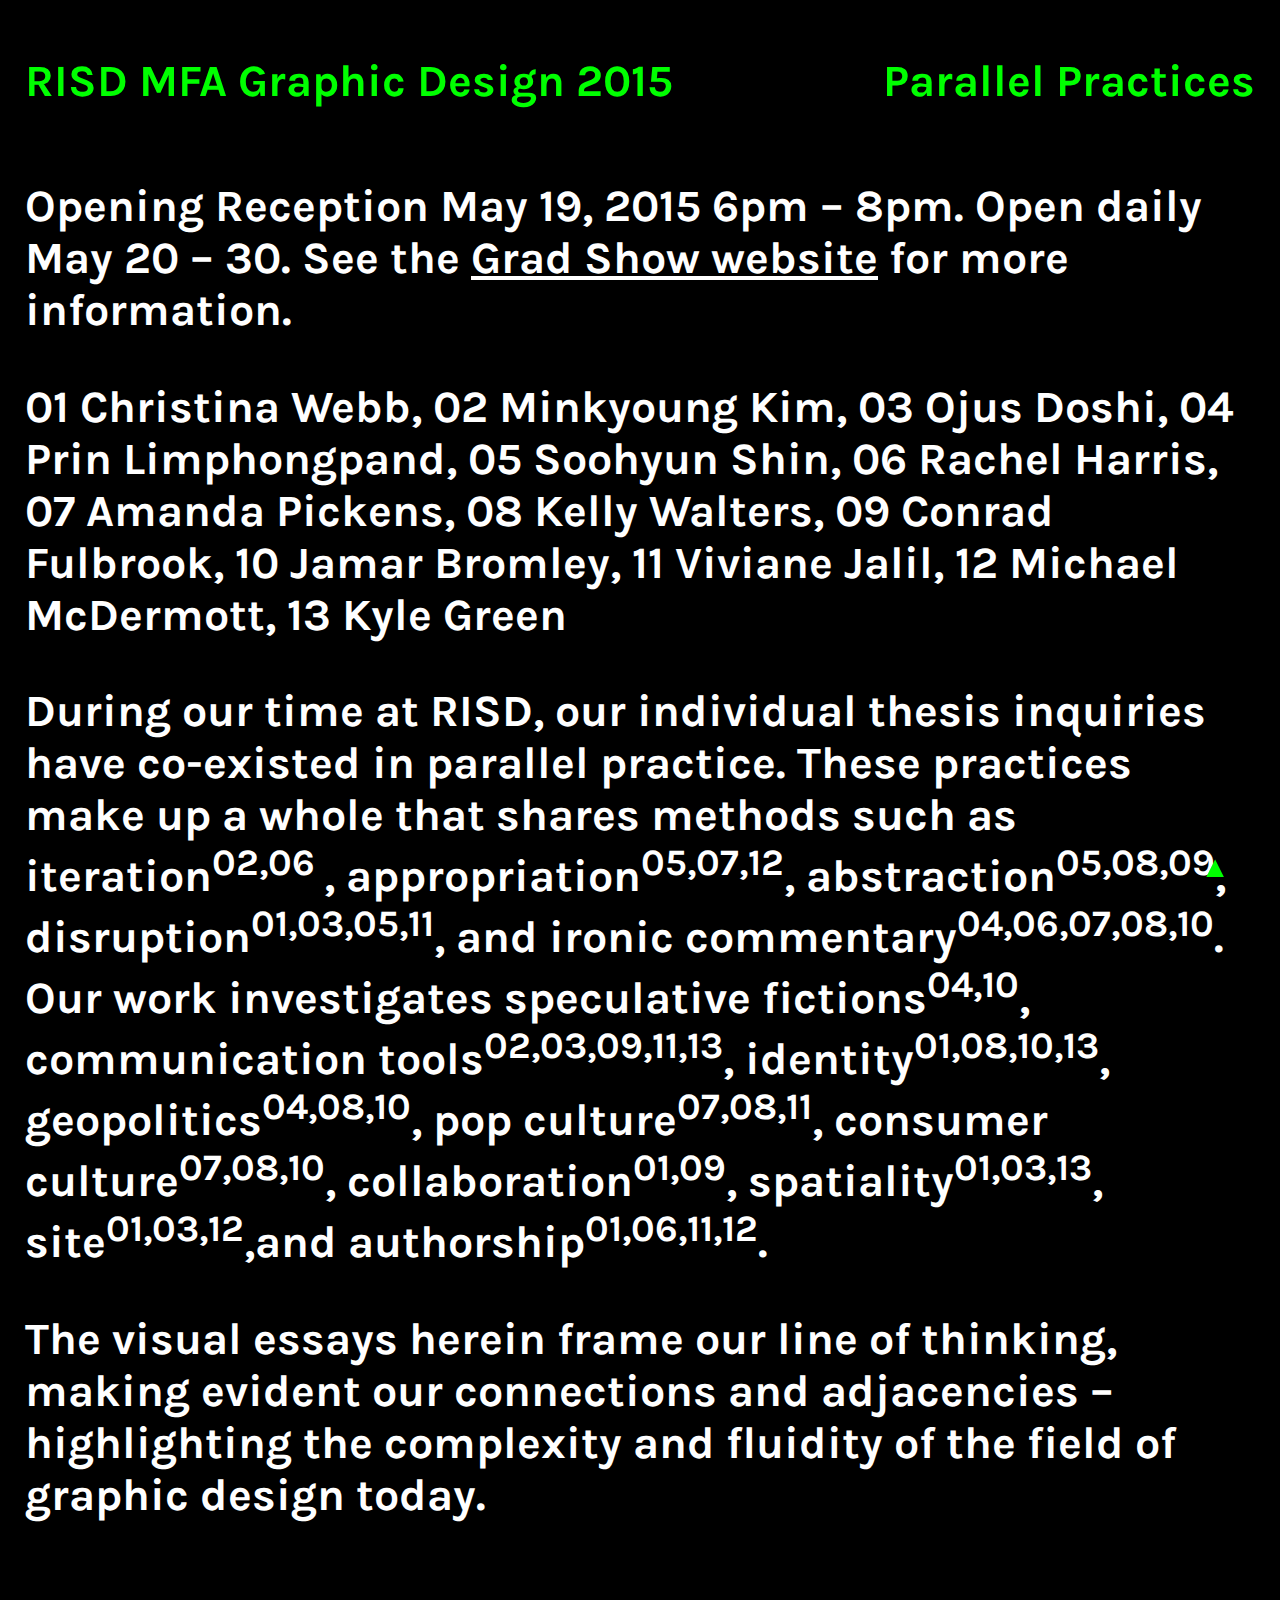
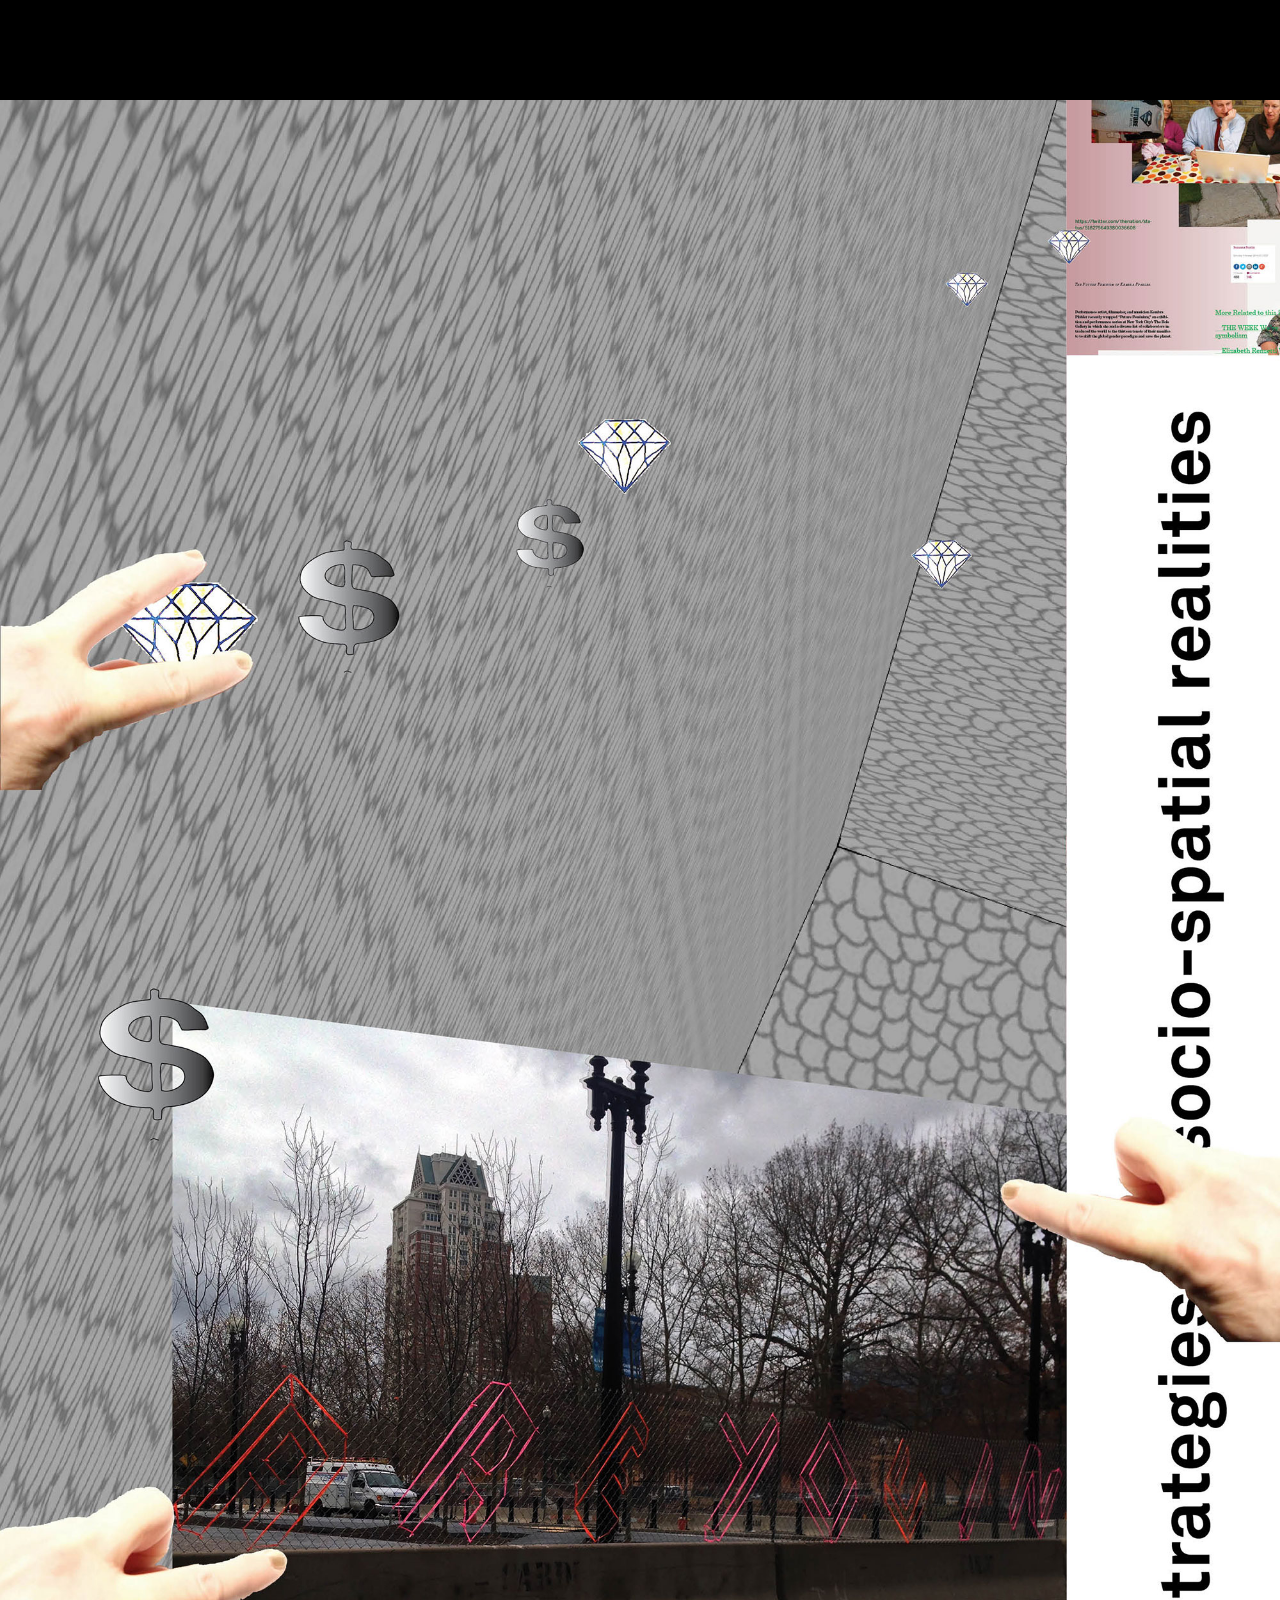
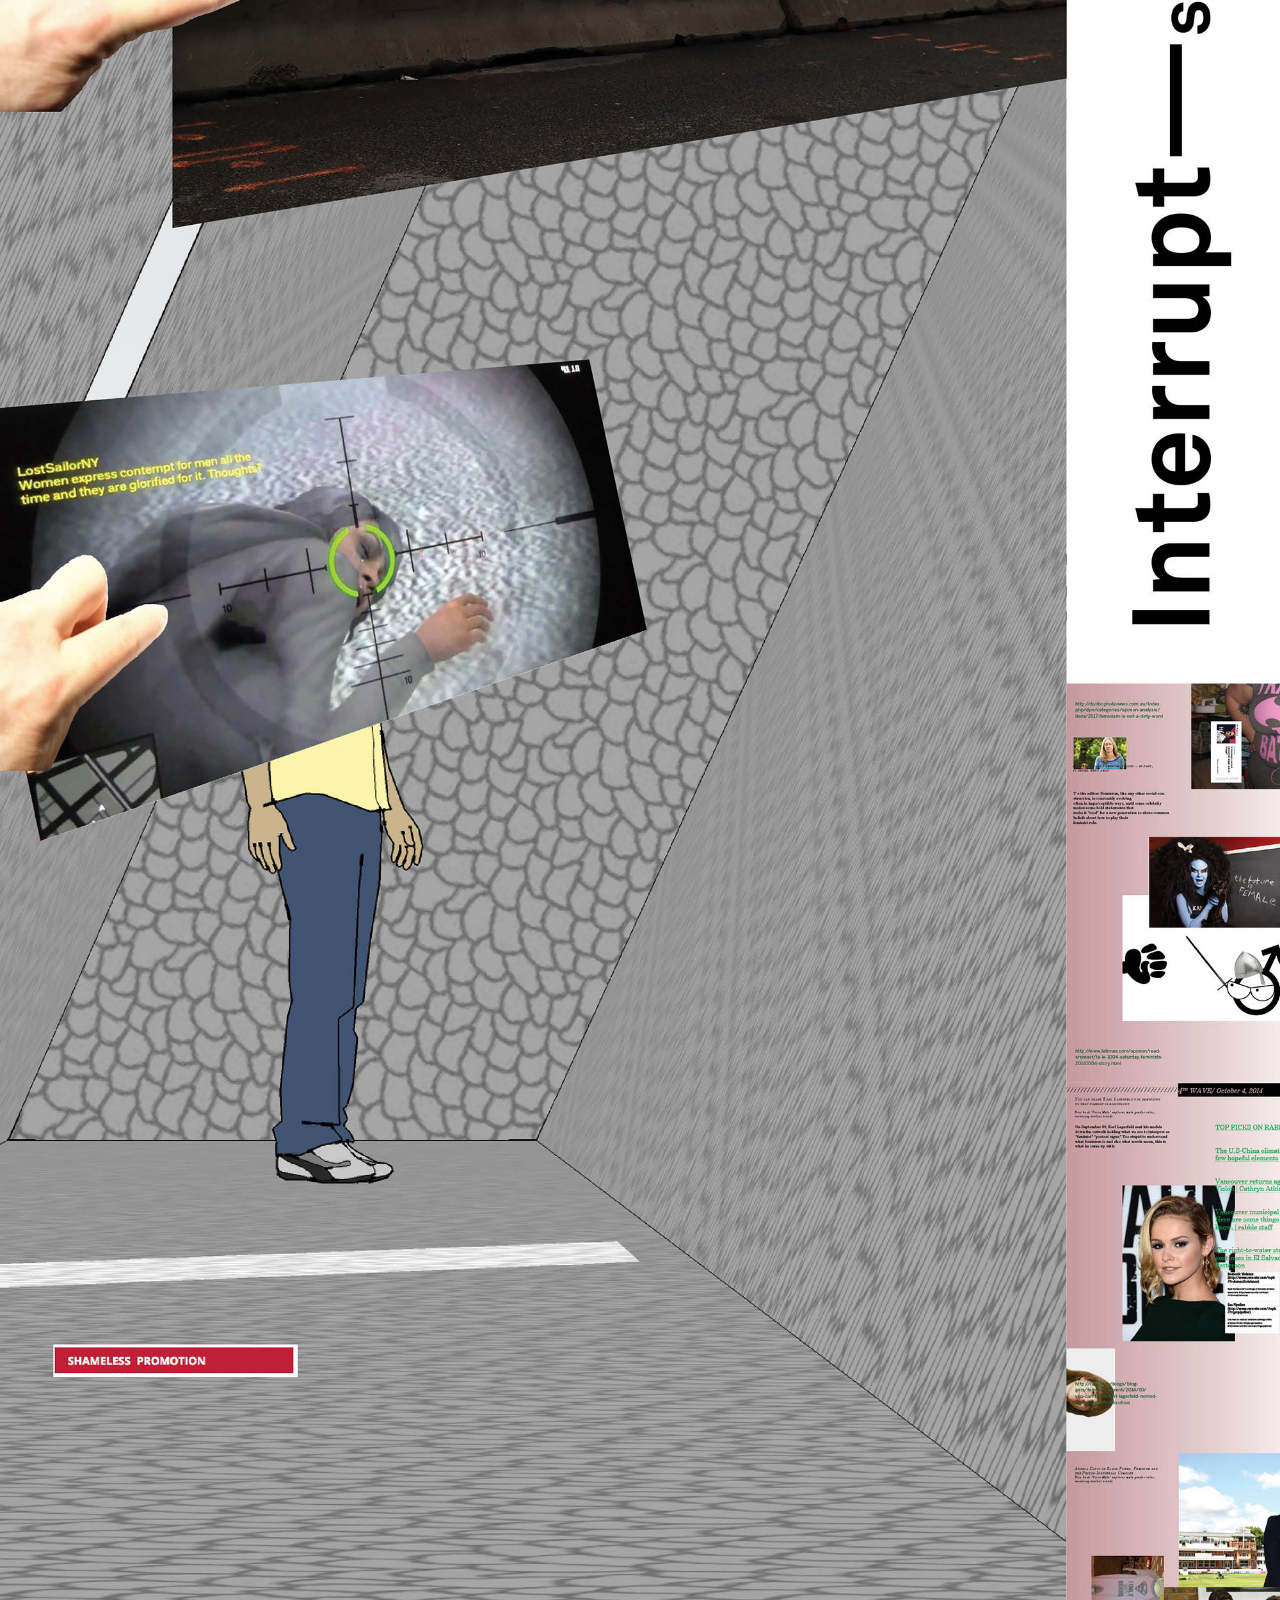
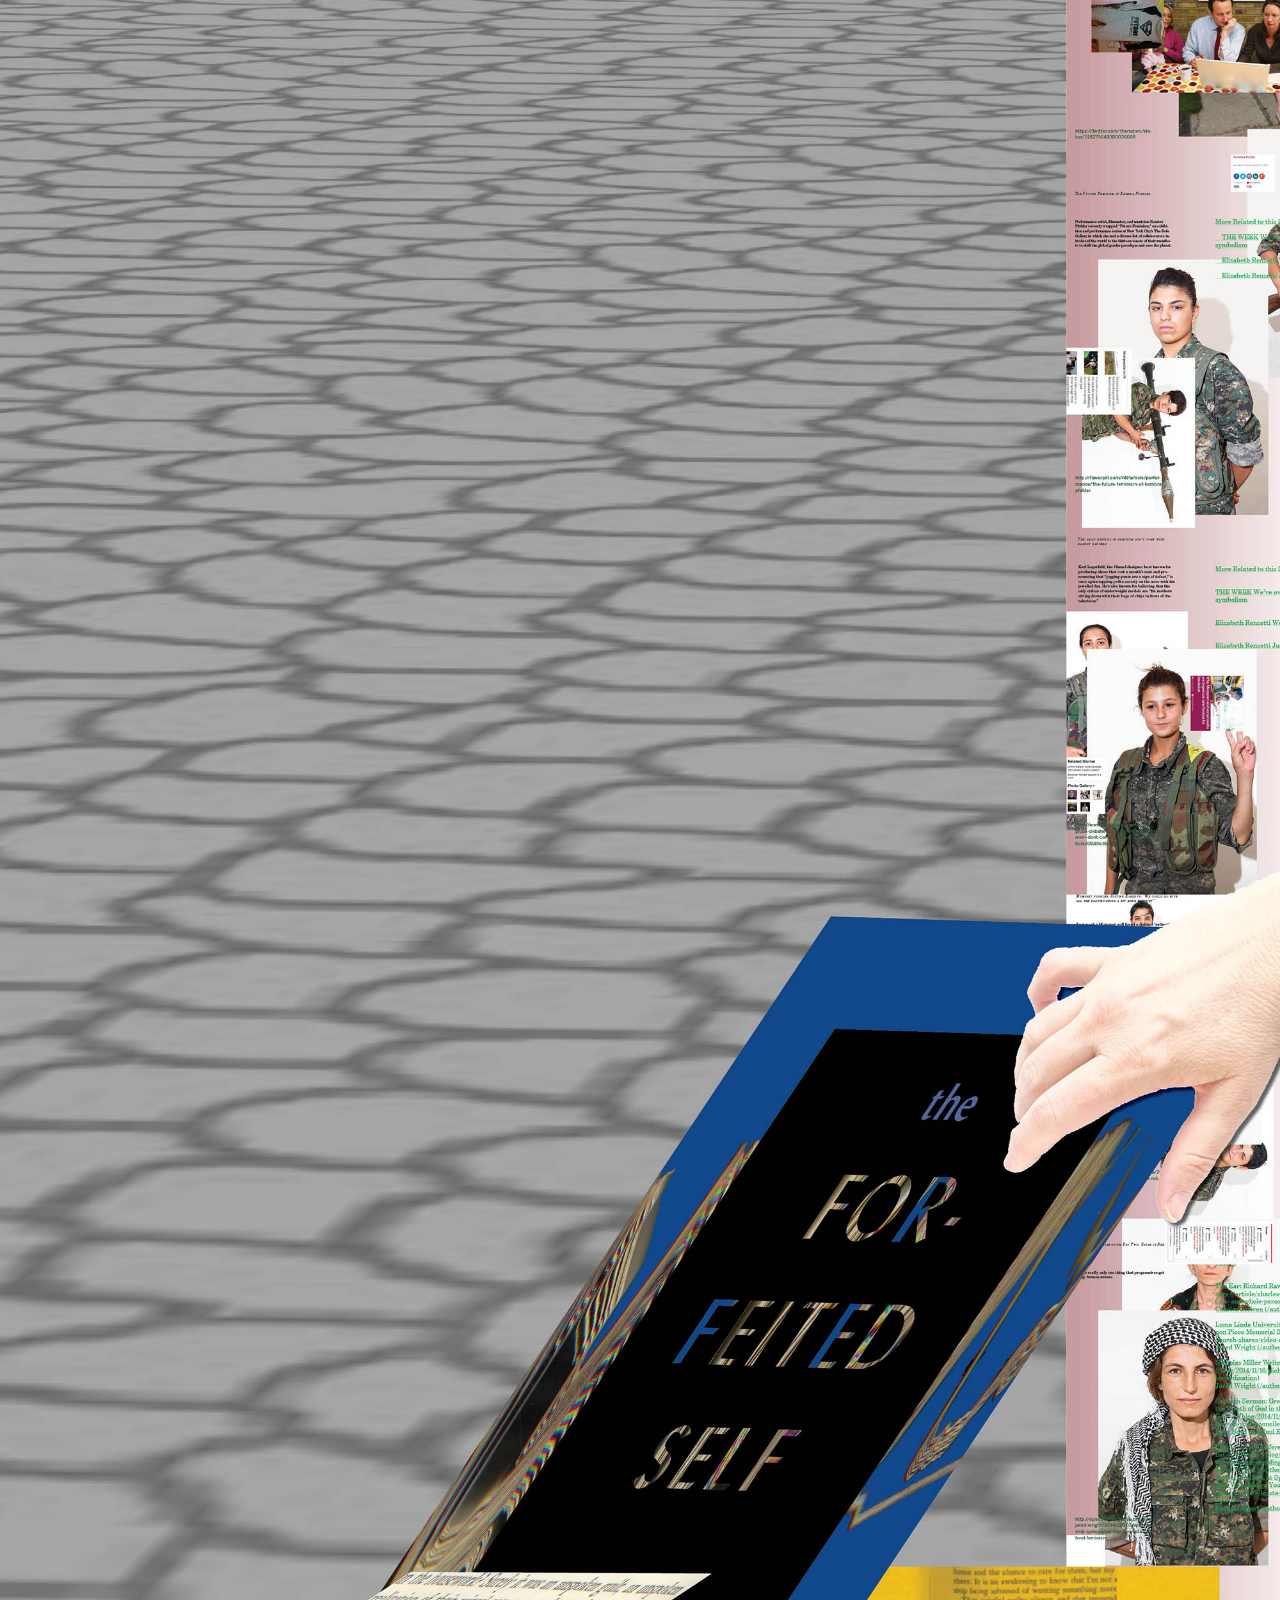
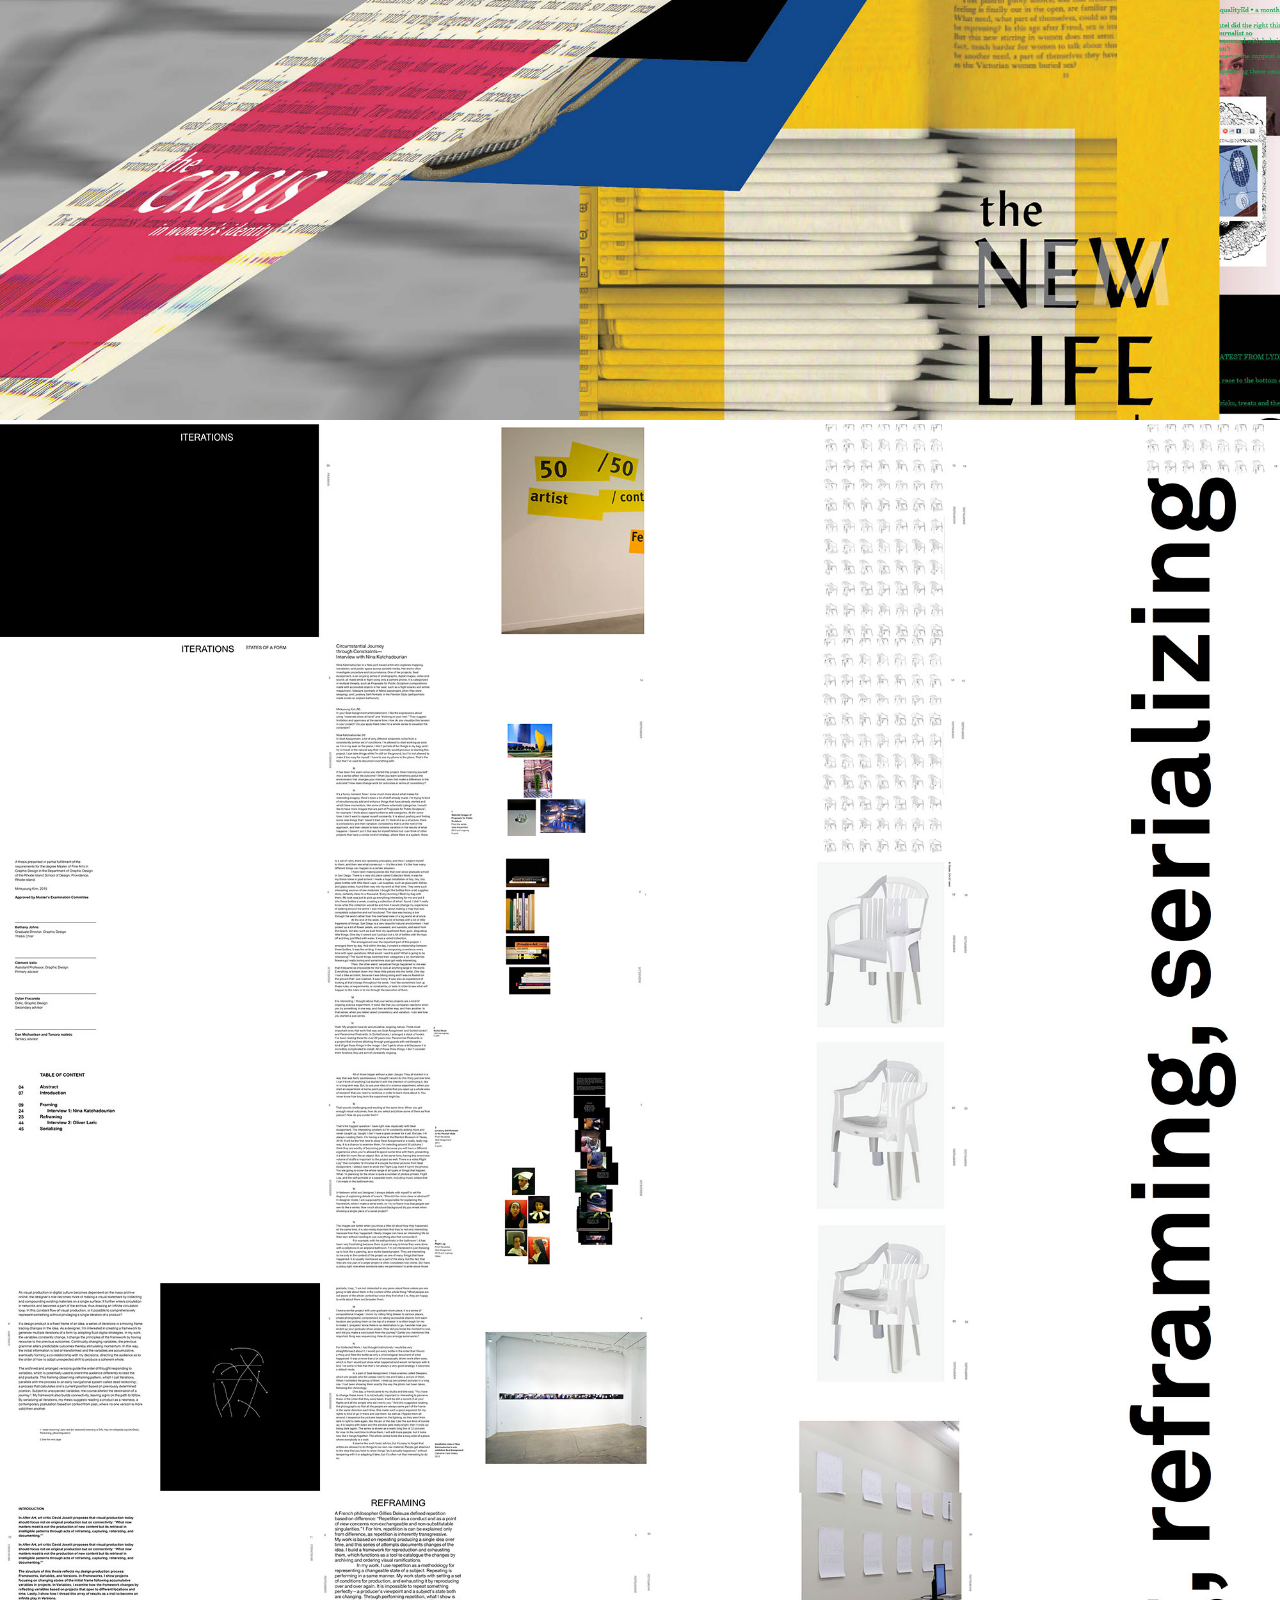
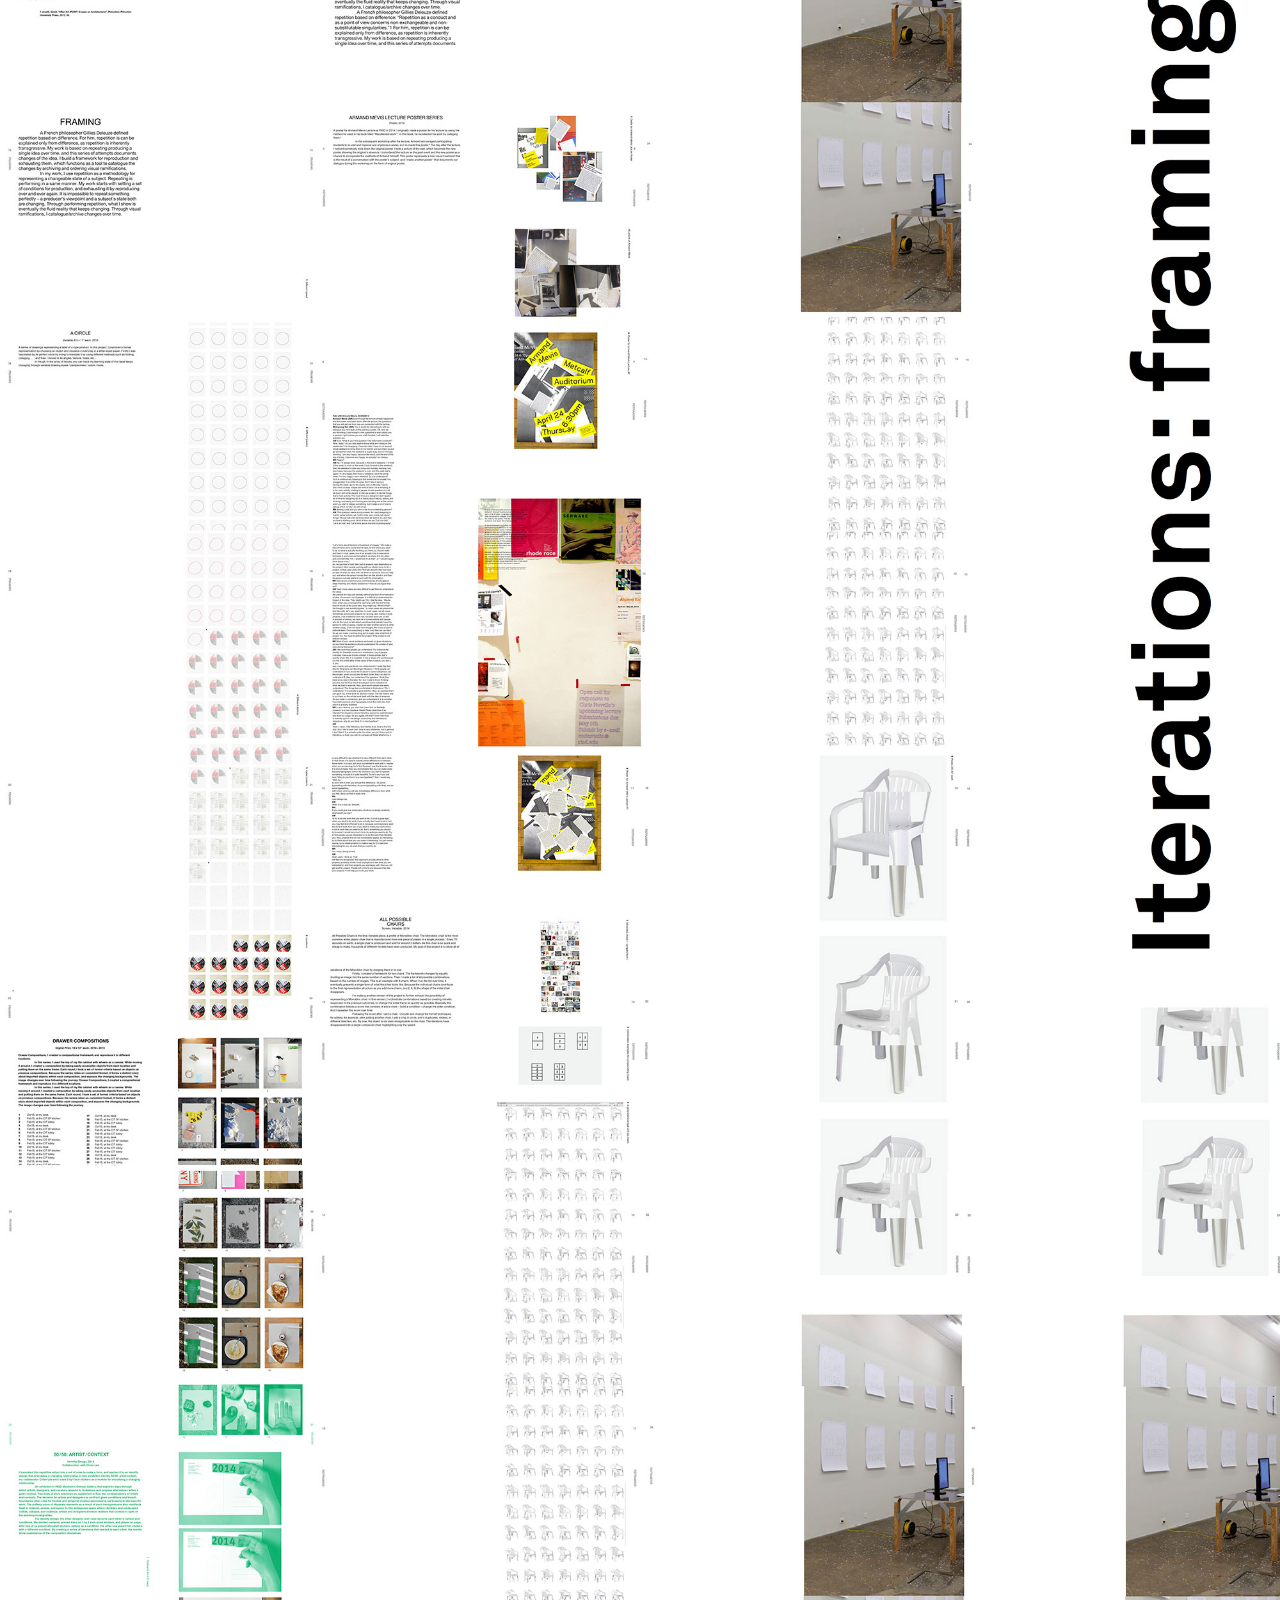
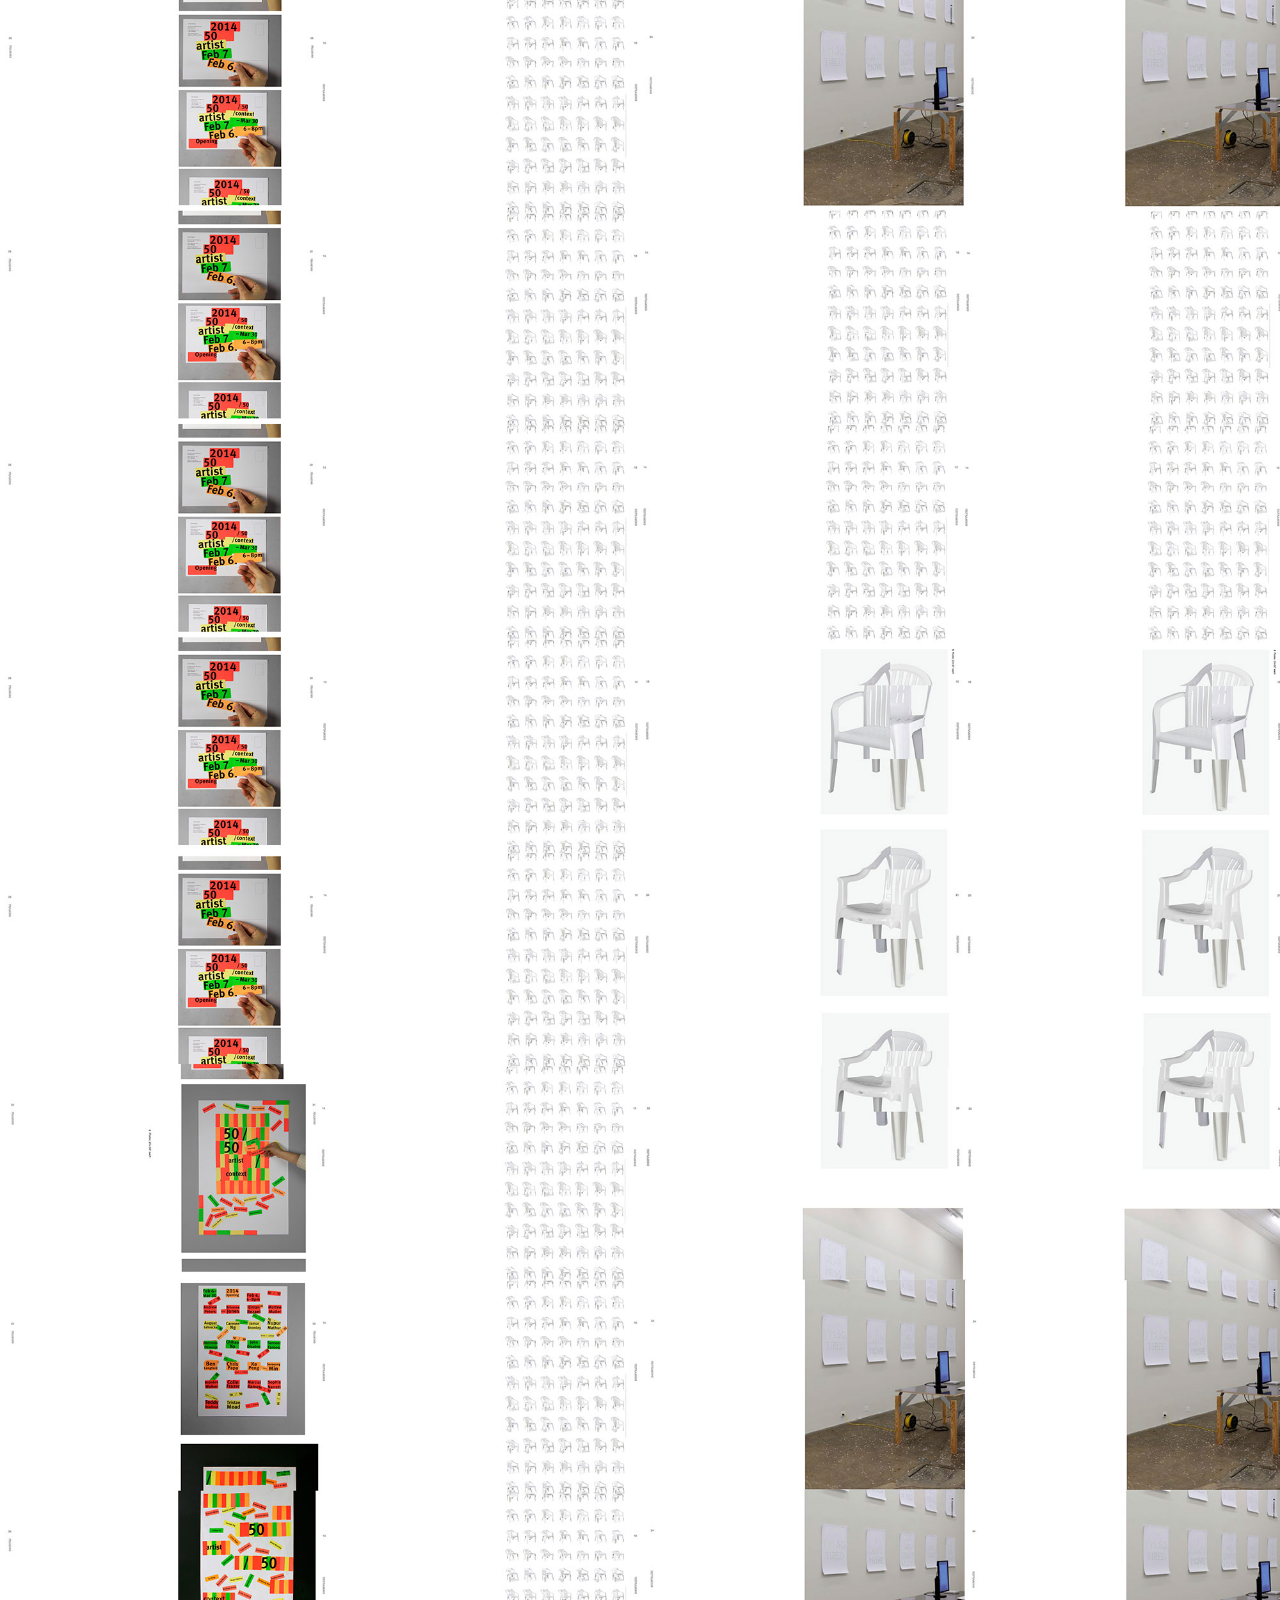
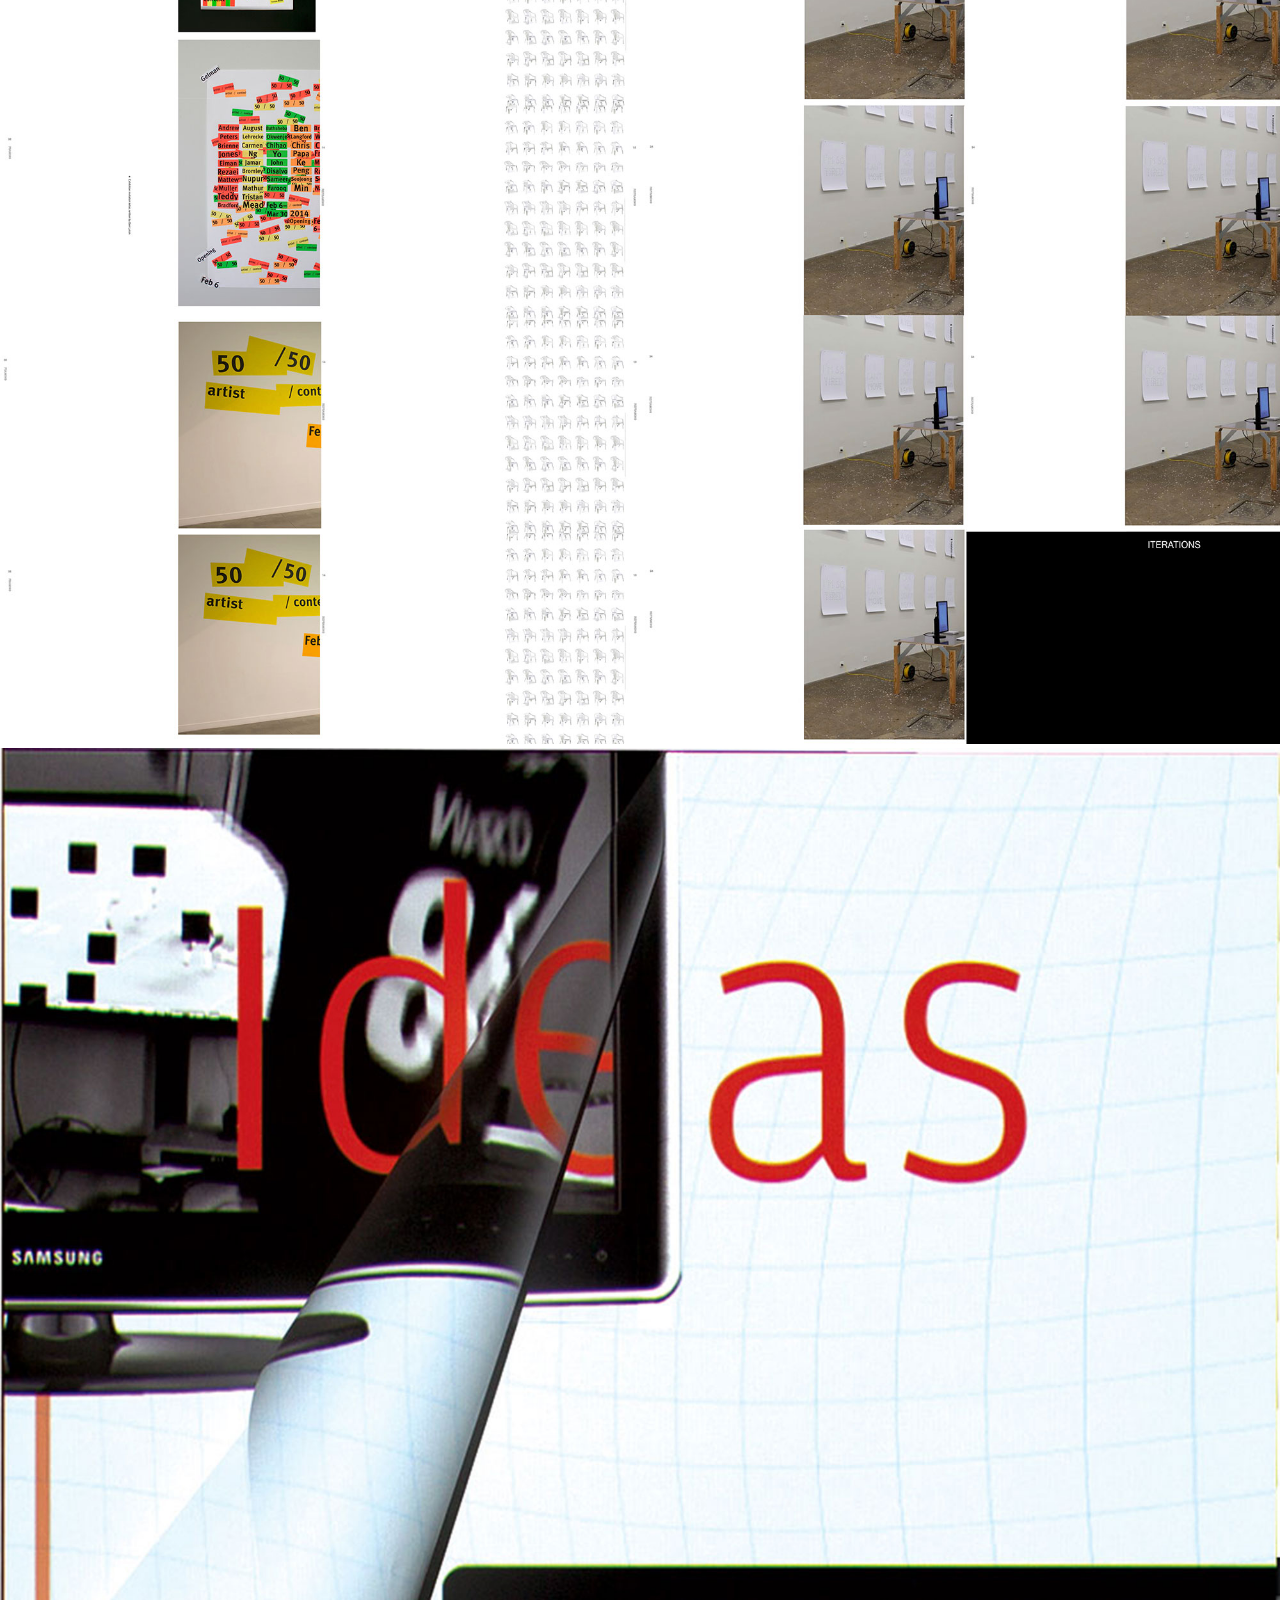
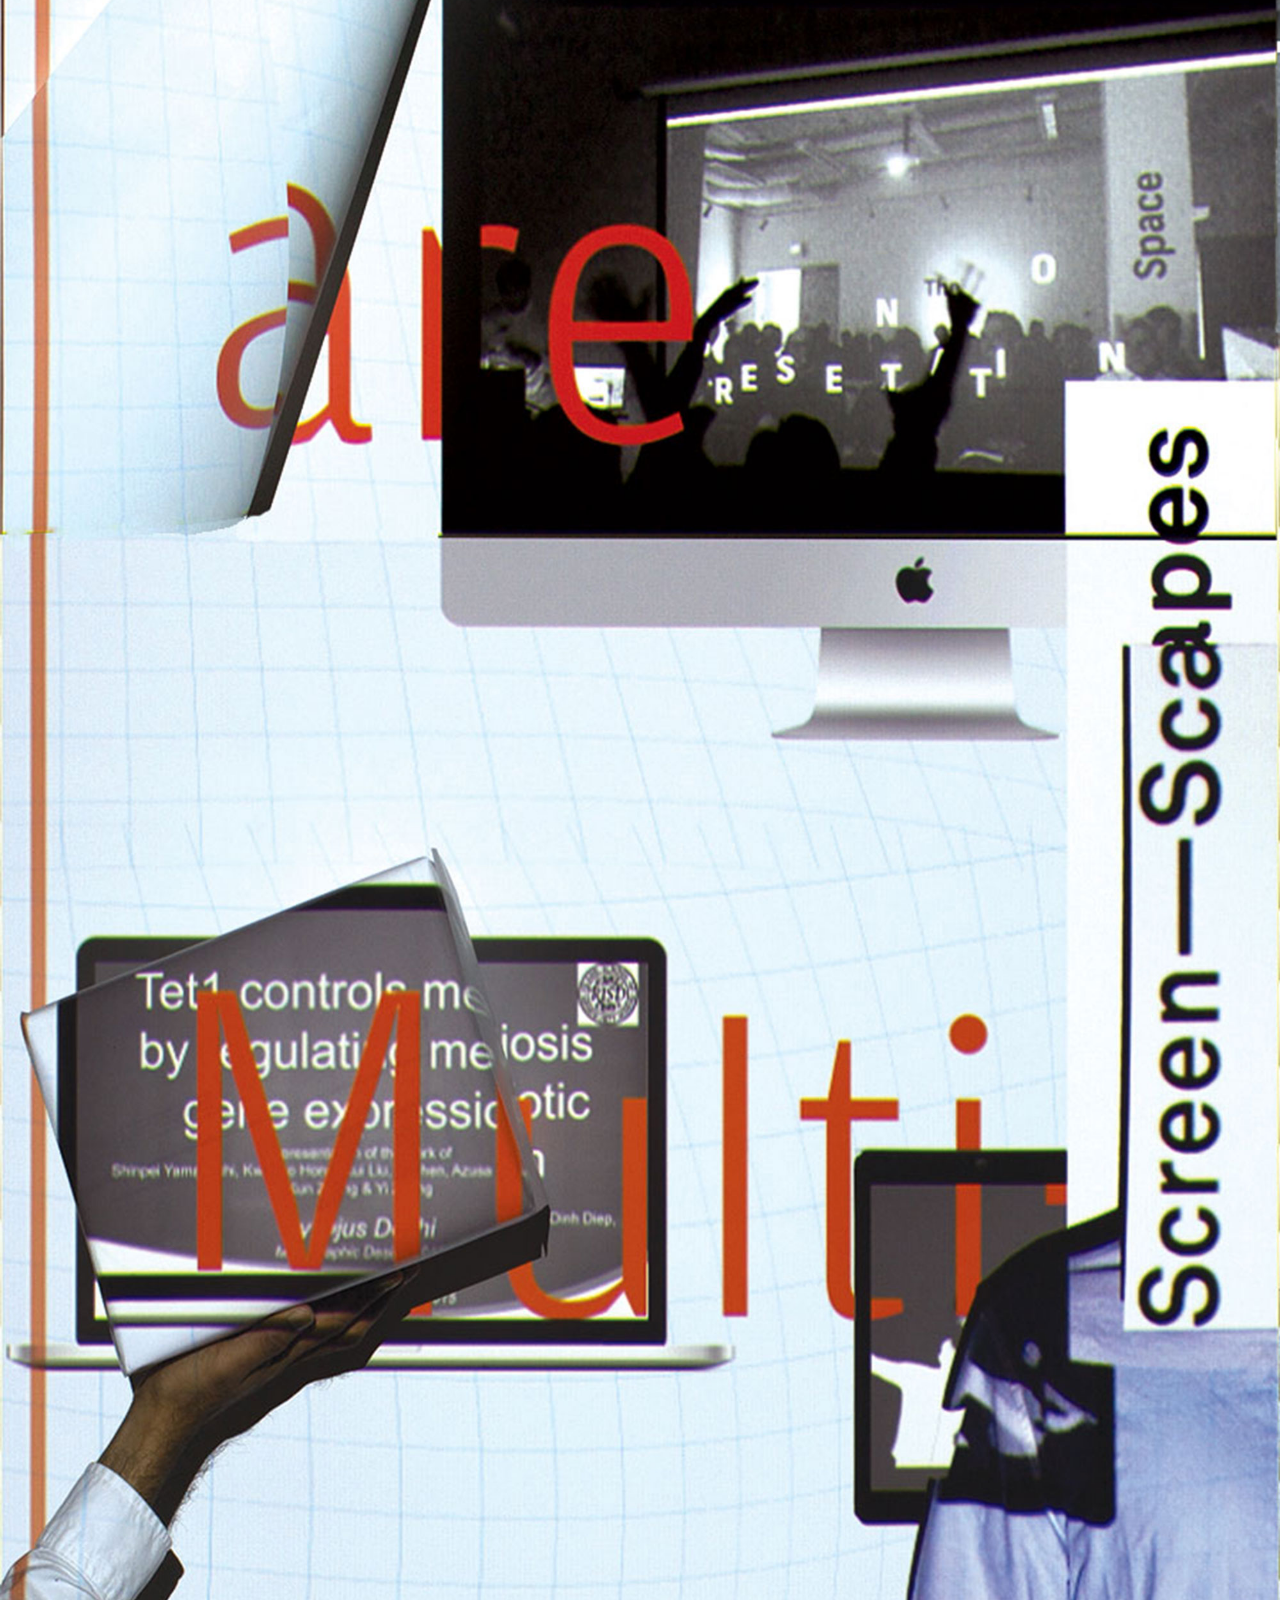
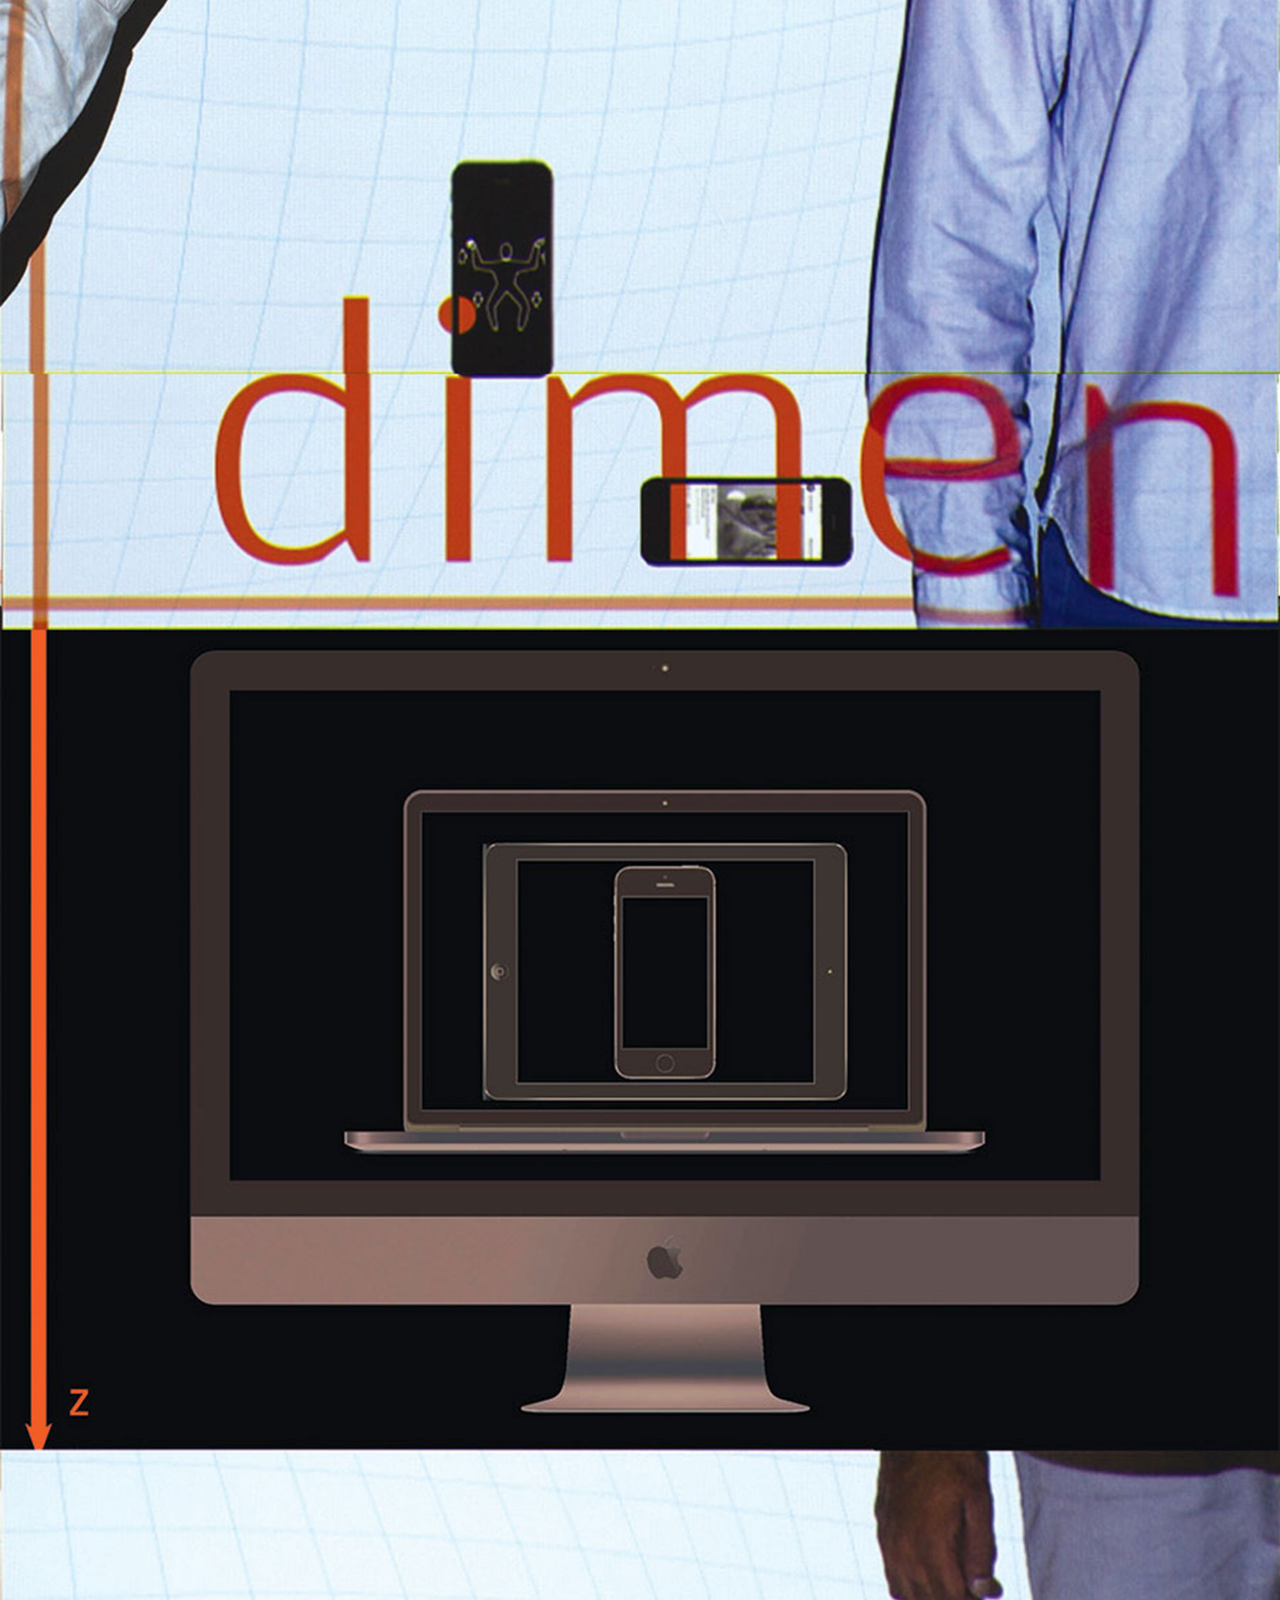
==== commit ade221ba: "link" ====
--- a/index.html
+++ b/index.html
@@ -24,7 +24,7 @@
 				<span class="space"><a href="#vj">11</a></span>
 				<span class="space"><a href="#mm">12</a></span>
 				<span class="space"><a href="#kg">13</a></span> -->
-
+        <p>Opening Reception May 19, 2015 6pm &ndash; 8pm. Open daily May 20 &ndash; 30. See the <a class="show" href="http://gradexhibition.risd.edu">Grad Show website</a> for more information.</p>
 				<p><a href="#cw">01 Christina Webb</a>, <a href="#mk">02 Minkyoung Kim</a>, <a href="#od">03 Ojus Doshi</a>, <a href="#pl">04 Prin Limphongpand</a>, <a href="#ss">05 Soohyun Shin</a>, <a href="#rh">06 Rachel Harris</a>, <a href="#ap">07 Amanda Pickens</a>, <a href="#kw">08 Kelly Walters</a>, <a href="#cf">09 Conrad Fulbrook</a>, <a href="#jb">10 Jamar Bromley</a>, <a href="#vj">11 Viviane Jalil</a>, <a href="#mm">12 Michael McDermott</a>, <a href="#kg">13 Kyle Green</a></p>
 				<p>During our time at RISD, our individual thesis inquiries have co-existed in parallel practice. These practices make up a whole that shares methods such as iteration<sup><span class="space"><a href="#mk">02</a></span>,<span class="space"><a href="#rh">06</a></span>
 				</sup>, appropriation<sup><span class="space"><a href="#ss">05</a></span>,<span class="space"><a href="#ap">07</a></span>,<span class="space"><a href="#mm">12</a></span></sup>, abstraction<sup><span class="space"><a href="#ss">05</a></span>,<span class="space"><a href="#cw">08</a></span>,<span class="space"><a href="#cf">09</a></span></sup>, disruption<sup><span class="space"><a href="#cw">01</a></span>,<span class="space"><a href="#od">03</a></span>,<span class="space"><a href="#ss">05</a></span>,<span class="space"><a href="#vj">11</a></span></sup>, and ironic commentary<sup><span class="space"><a href="#pl">04</a></span>,<span class="space"><a href="#rh">06</a></span>,<span class="space"><a href="#ap">07</a></span>,<span class="space"><a href="#cw">08</a></span>,<span class="space"><a href="#jb">10</a></span></sup>. Our work investigates speculative fictions<sup><span class="space"><a href="#pl">04</a></span>,<span class="space"><a href="#jb">10</a></span></sup>, communication tools<sup><span class="space"><a href="#mk">02</a></span>,<span class="space"><a href="#od">03</a></span>,<span class="space"><a href="#cf">09</a></span>,<span class="space"><a href="#vj">11</a></span>,<span class="space"><a href="#kg">13</a></span></sup>, identity<sup><span class="space"><a href="#cw">01</a></span>,<span class="space"><a href="#cw">08</a></span>,<span class="space"><a href="#jb">10</a></span>,<span class="space"><a href="#kg">13</a></span></sup>, geopolitics<sup><span class="space"><a href="#pl">04</a></span>,<span class="space"><a href="#cw">08</a></span>,<span class="space"><a href="#jb">10</a></span></sup>, pop culture<sup><span class="space"><a href="#ap">07</a></span>,<span class="space"><a href="#cw">08</a></span>,<span class="space"><a href="#vj">11</a></span></sup>, consumer culture<sup><span class="space"><a href="#ap">07</a></span>,<span class="space"><a href="#cw">08</a></span>,<span class="space"><a href="#jb">10</a></span></sup>, collaboration<sup><span class="space"><a href="#cw">01</a></span>,<span class="space"><a href="#cf">09</a></span></sup>, spatiality<sup><span class="space"><a href="#cw">01</a></span>,<span class="space"><a href="#od">03</a></span>,<span class="space"><a href="#kg">13</a></span></sup>, site<sup><span class="space"><a href="#cw">01</a></span>,<span class="space"><a href="#od">03</a></span>,<span class="space"><a href="#mm">12</a></span></sup>,and authorship<sup><span class="space"><a href="#cw">01</a></span>,<span class="space"><a href="#rh">06</a></span>,<span class="space"><a href="#vj">11</a></span>,<span class="space"><a href="#mm">12</a></span></sup>.</p>
--- a/css/style.css
+++ b/css/style.css
@@ -126,6 +126,10 @@
 	margin-left: 0;
 }
 
+.show {
+	text-decoration: underline;
+}
+
 @media only screen and (max-width: 600px) {
 	h1 {
 		font-size: 16px;
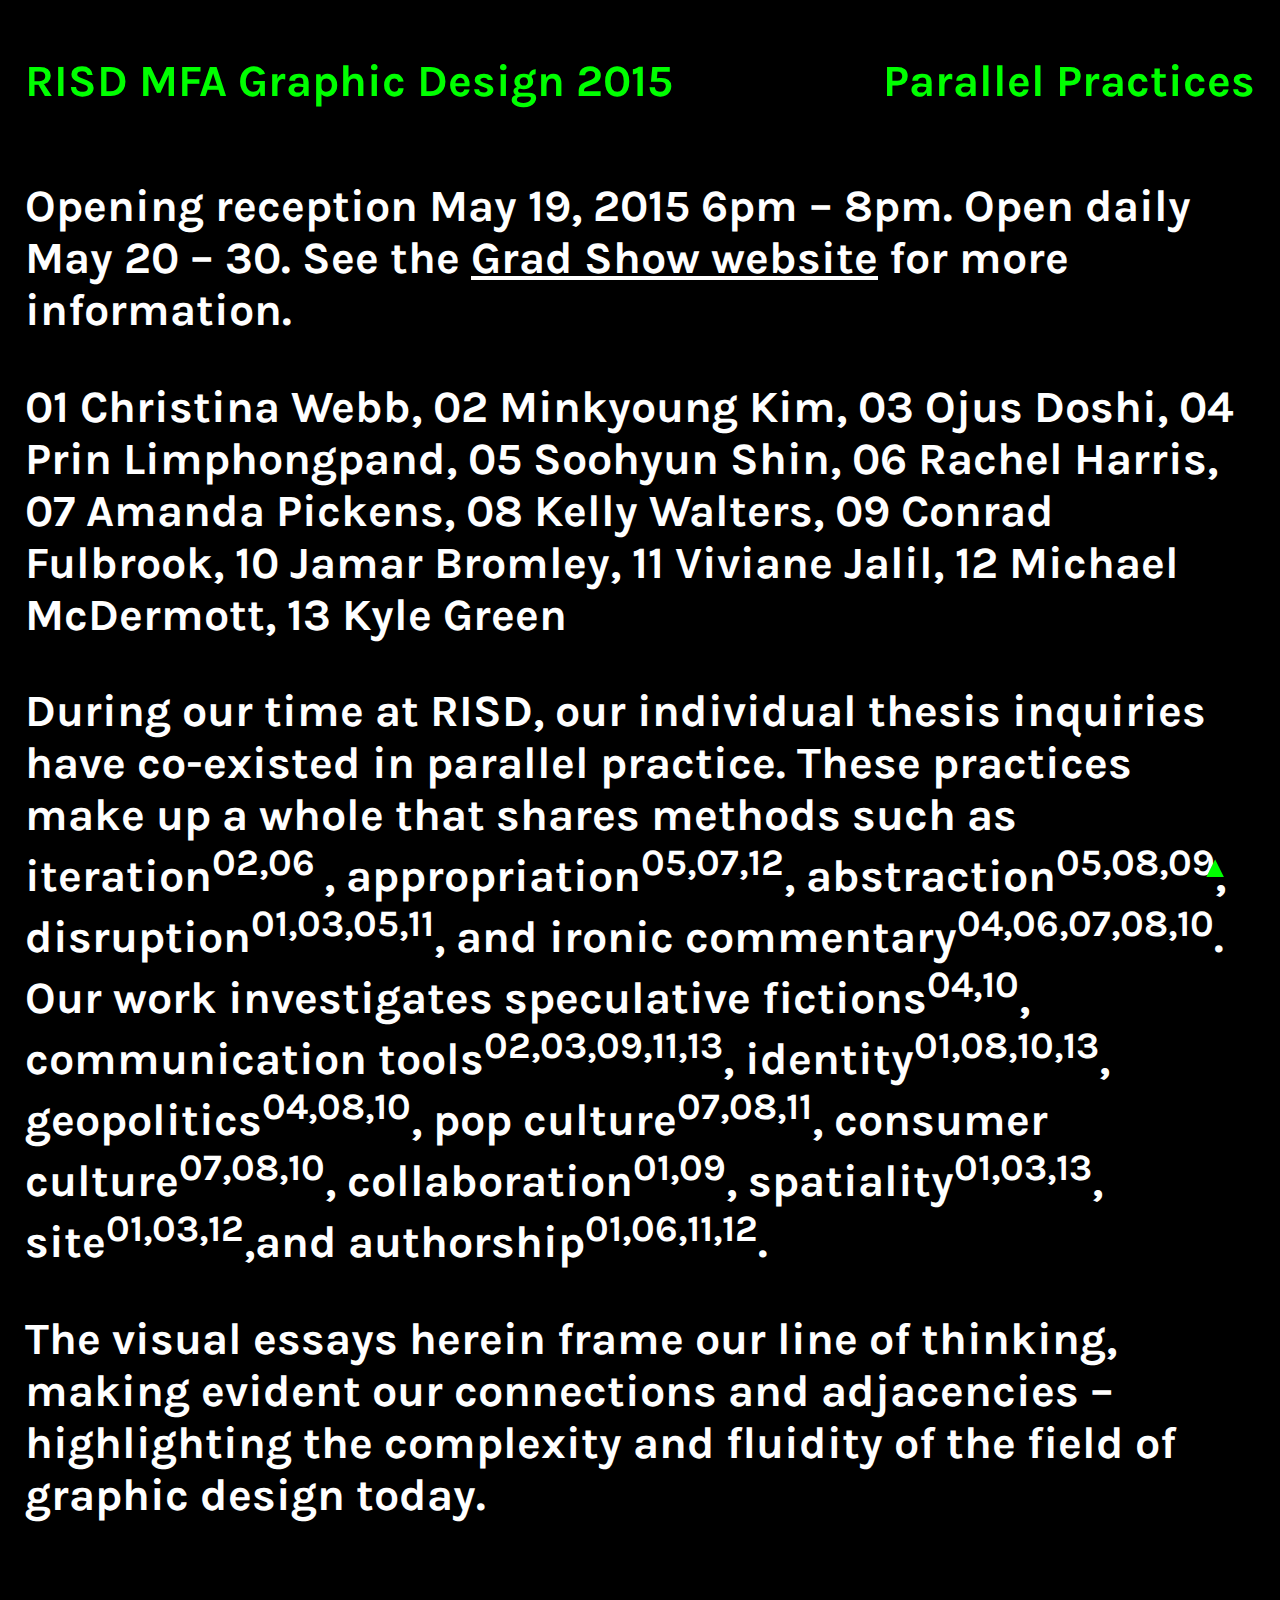
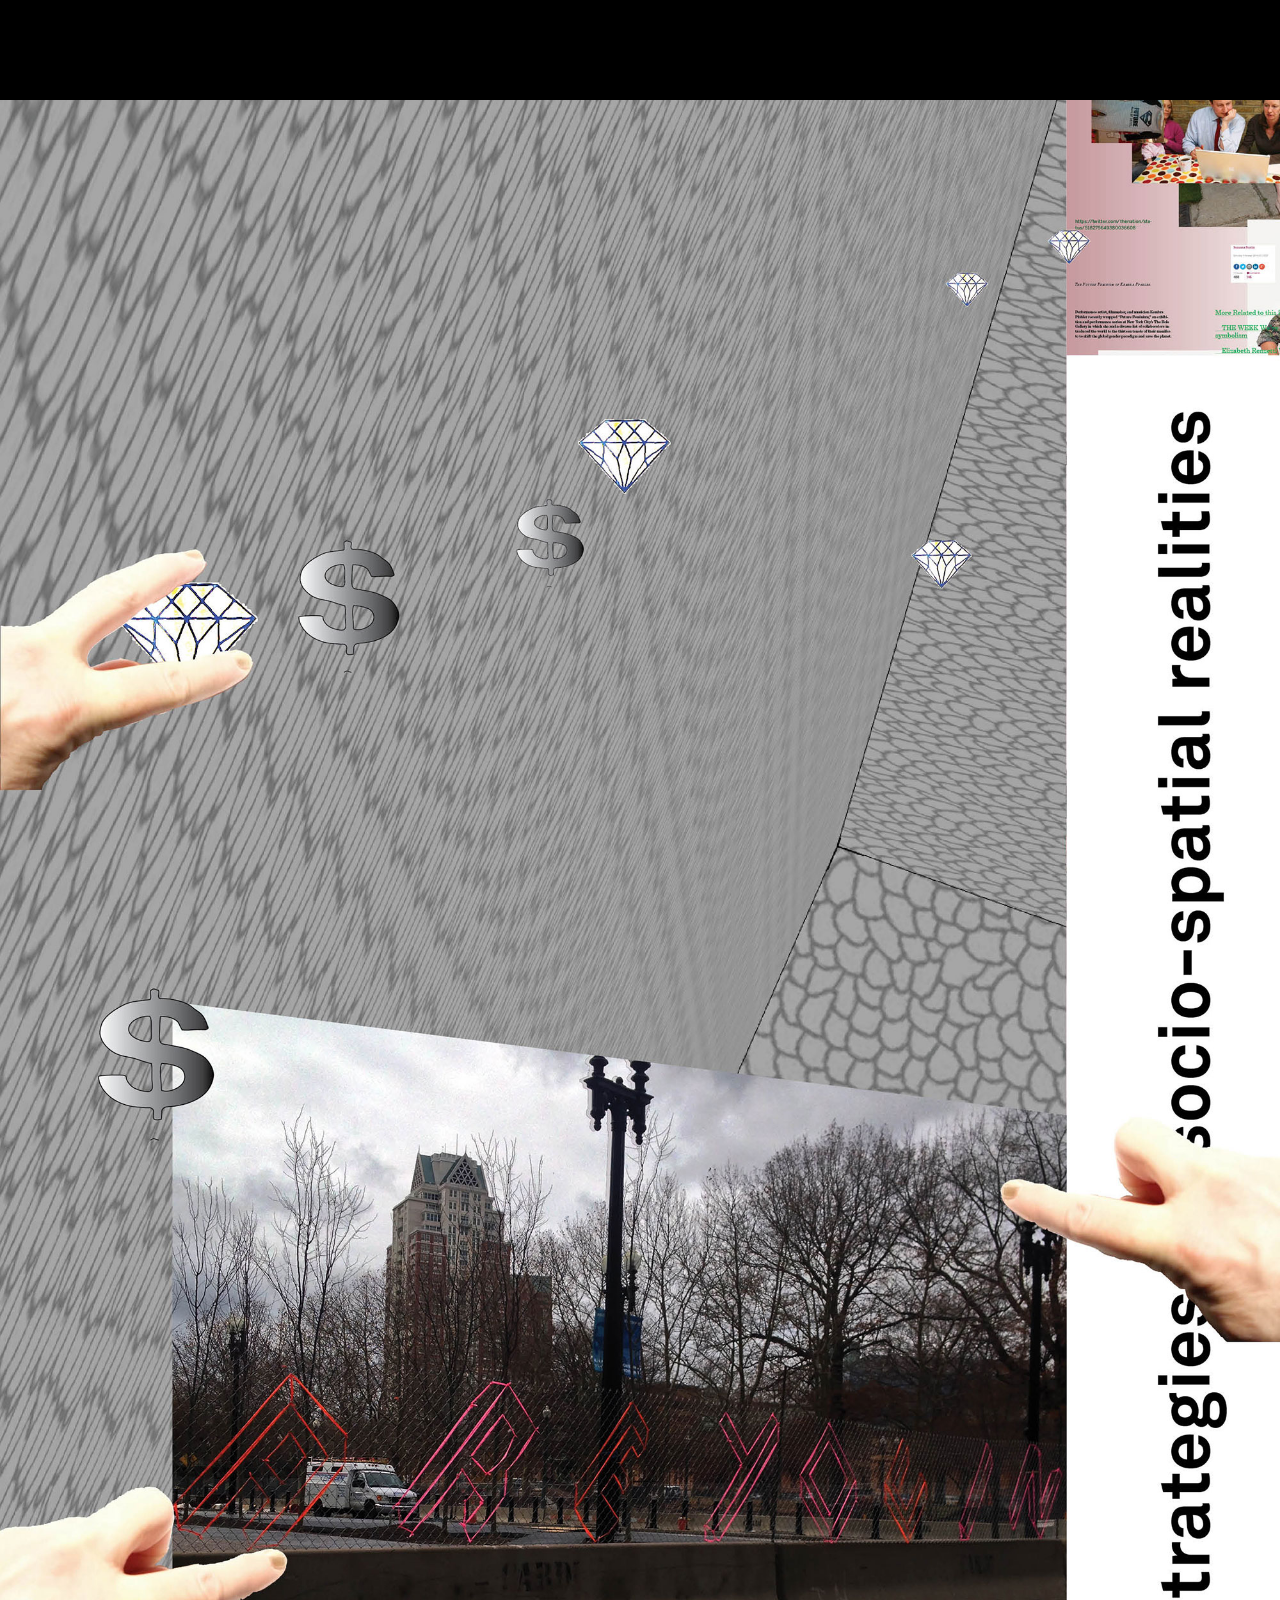
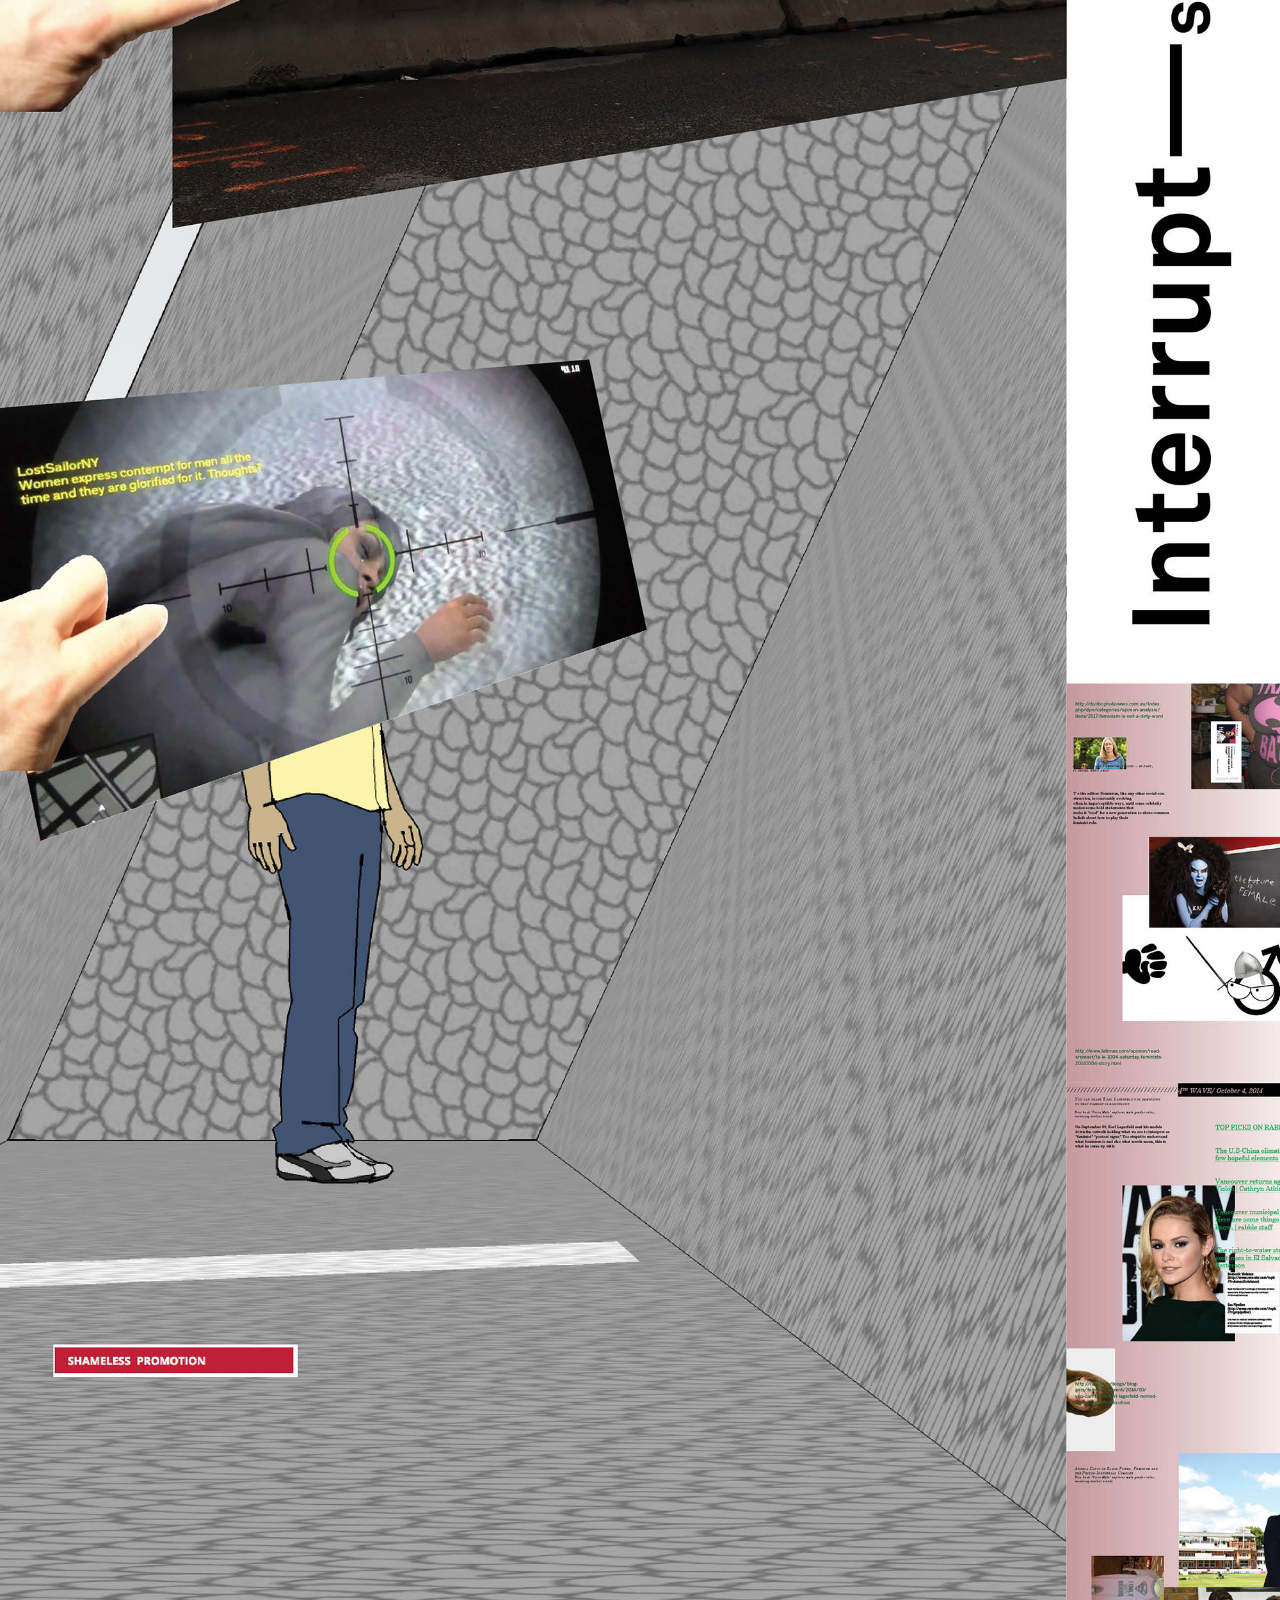
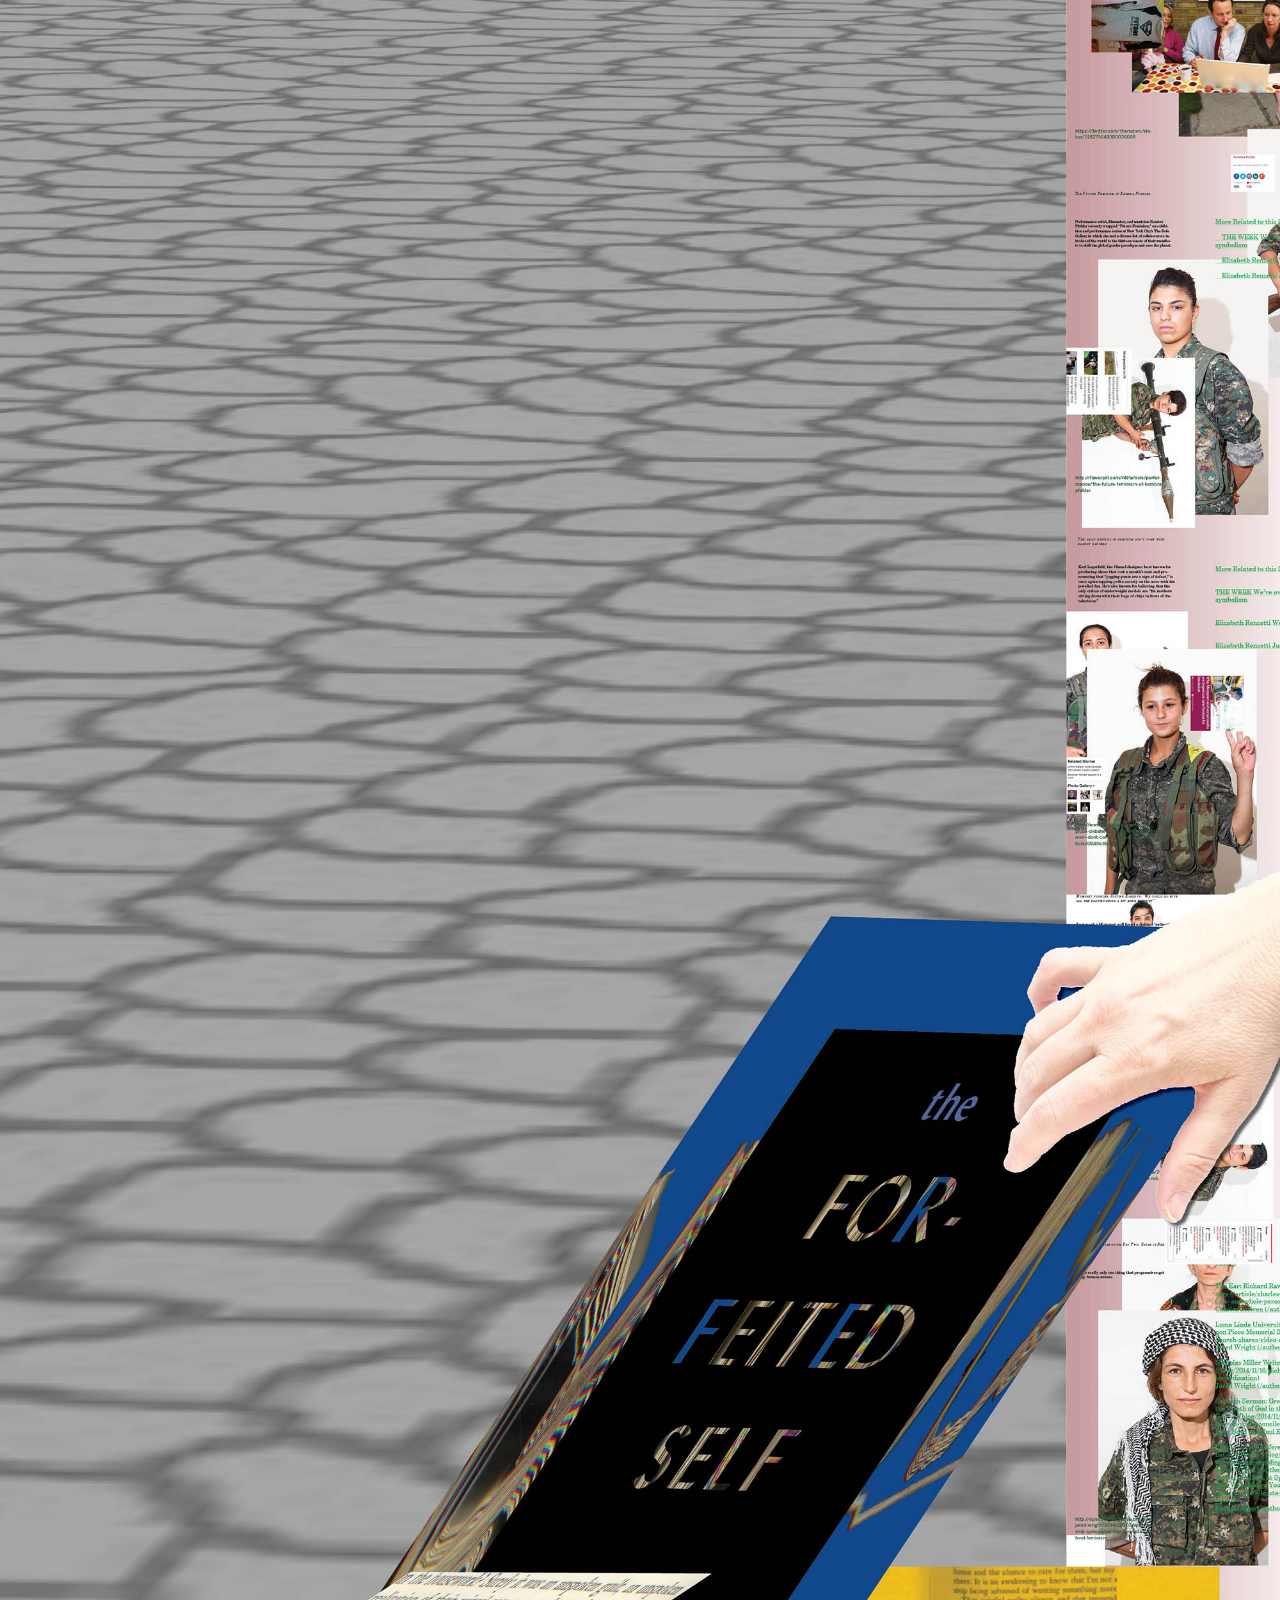
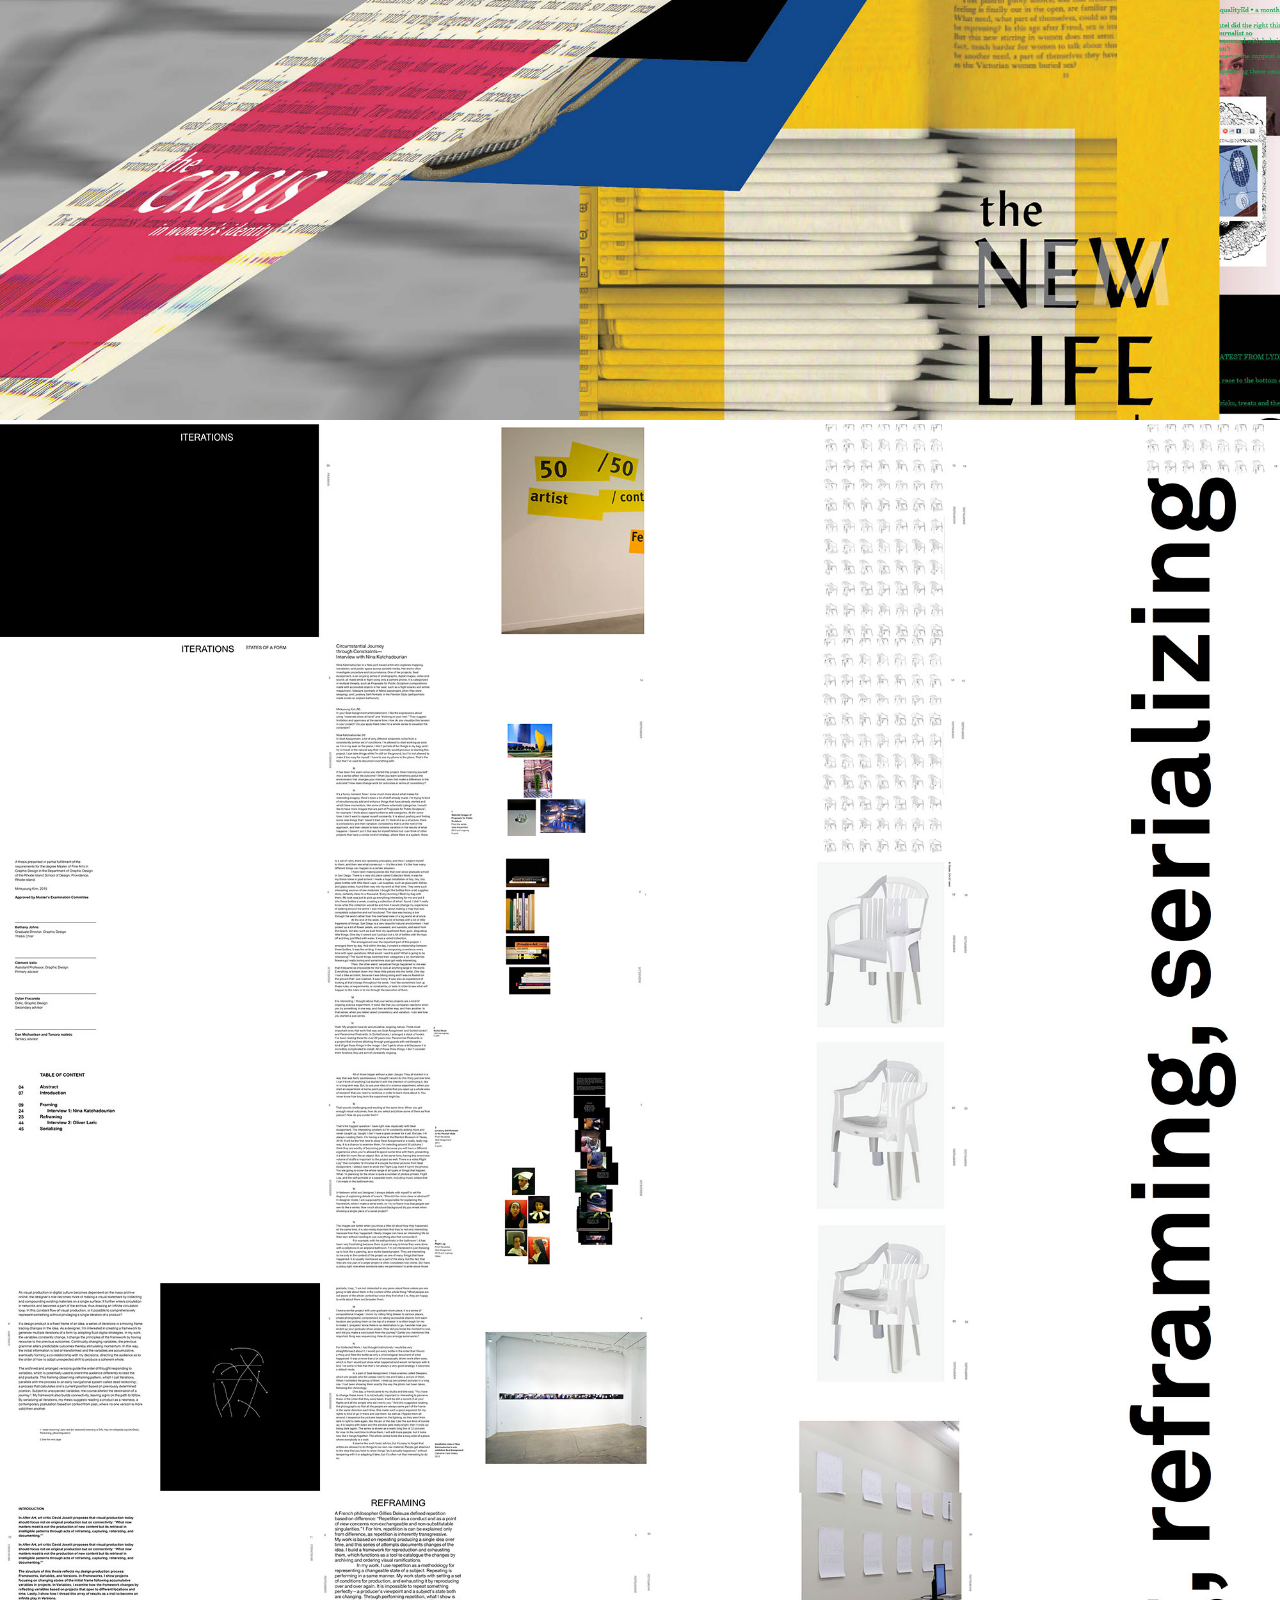
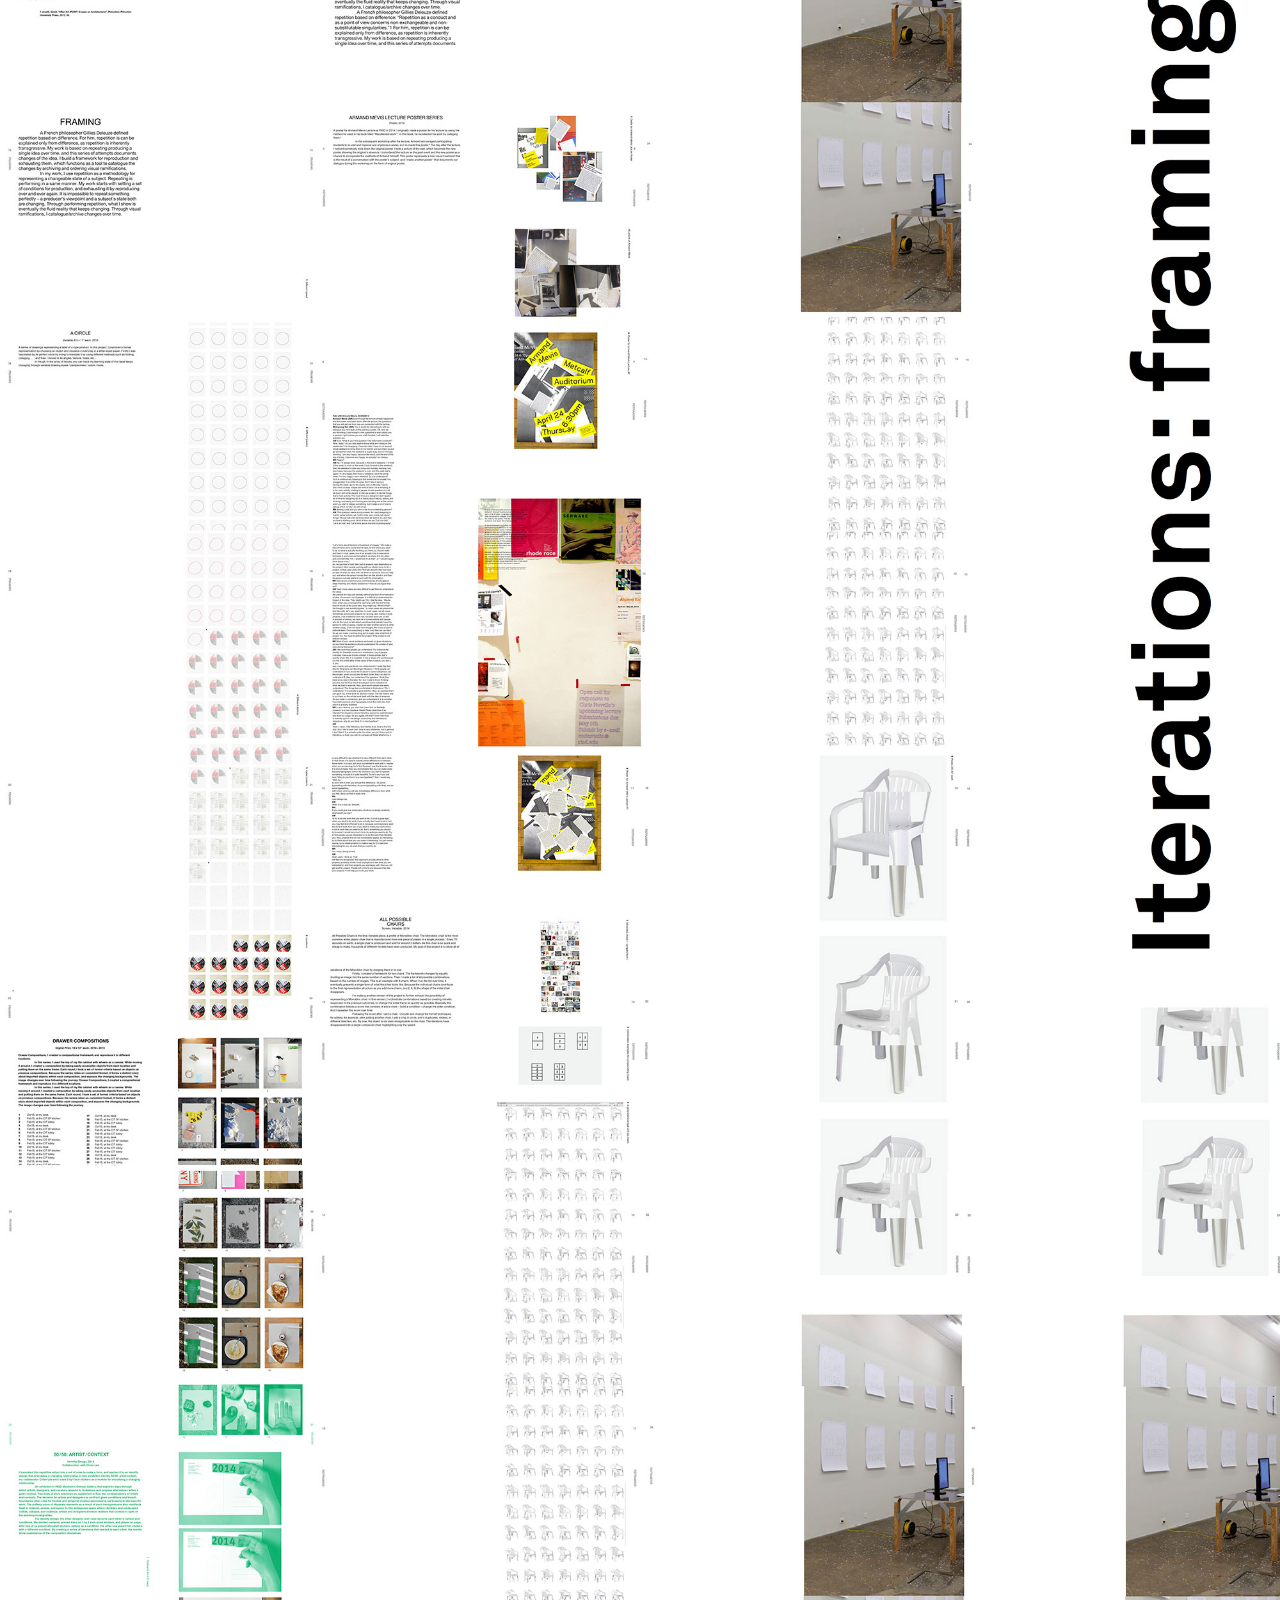
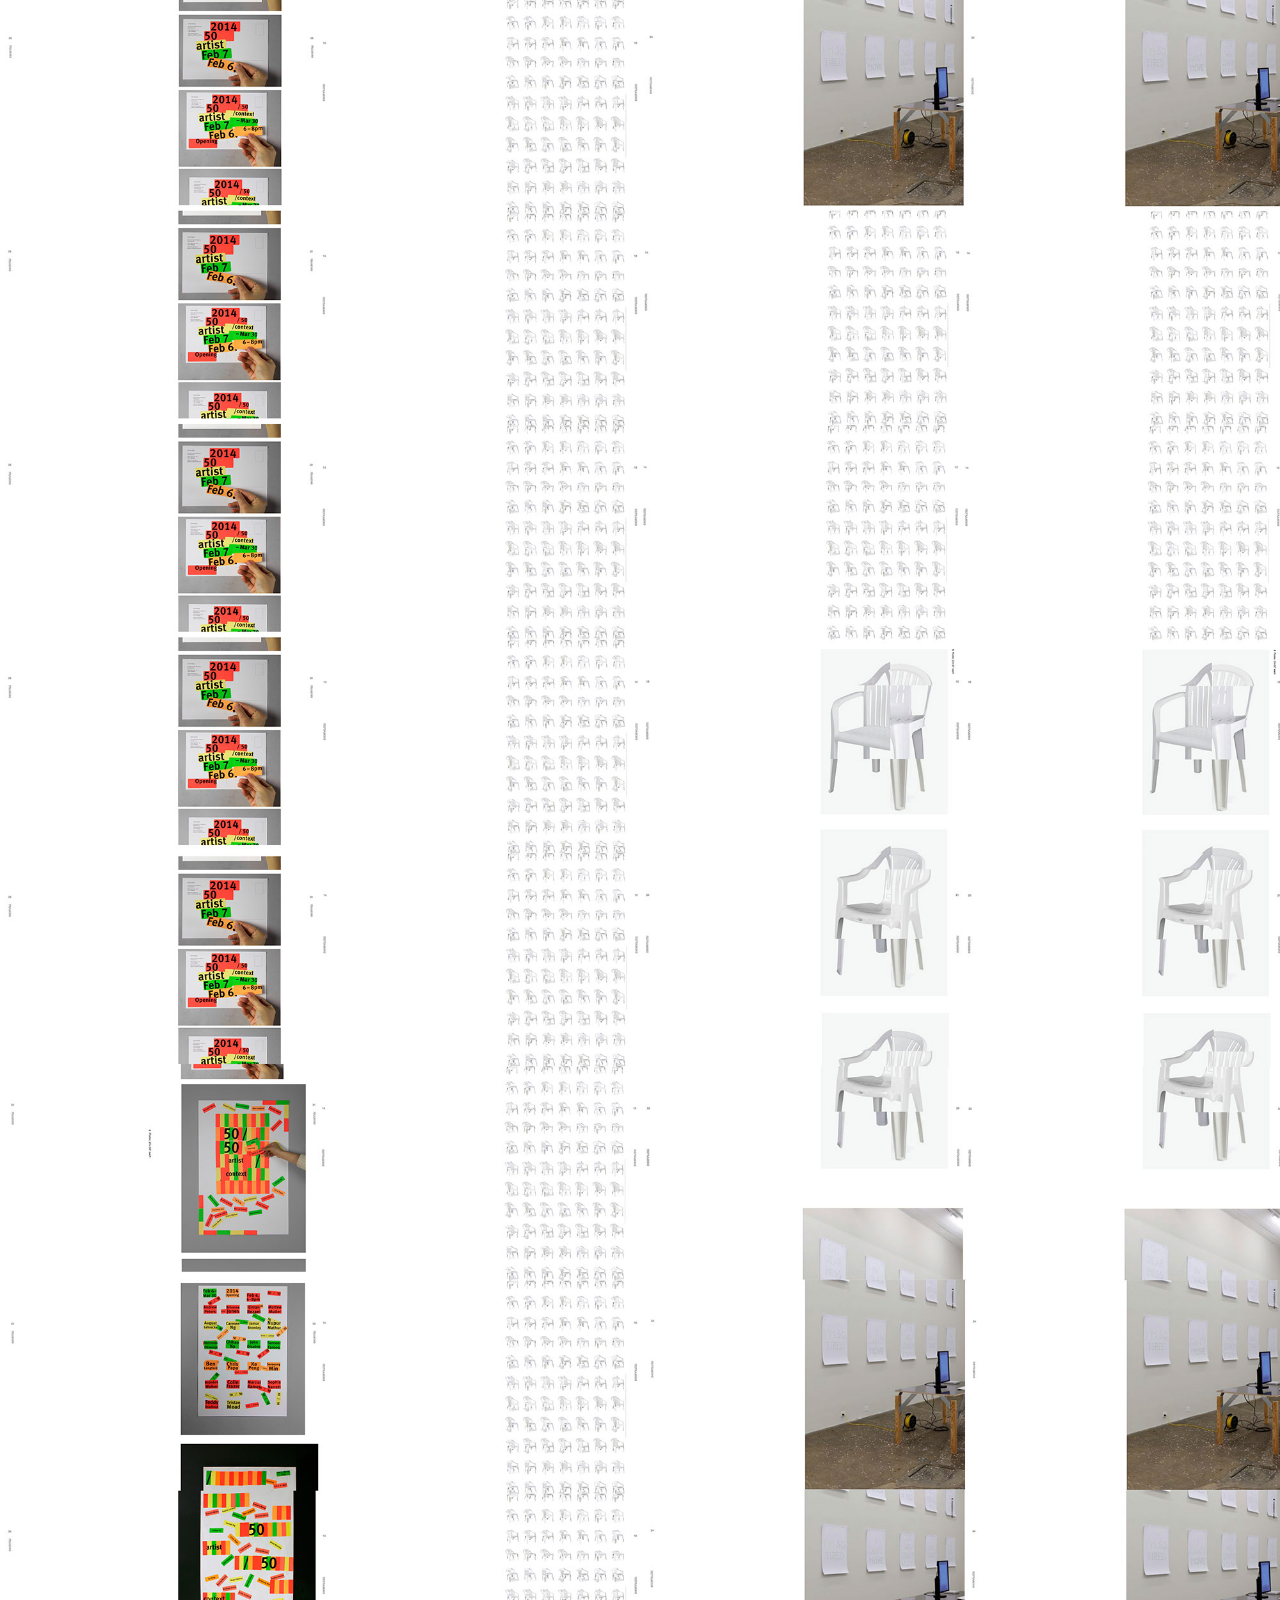
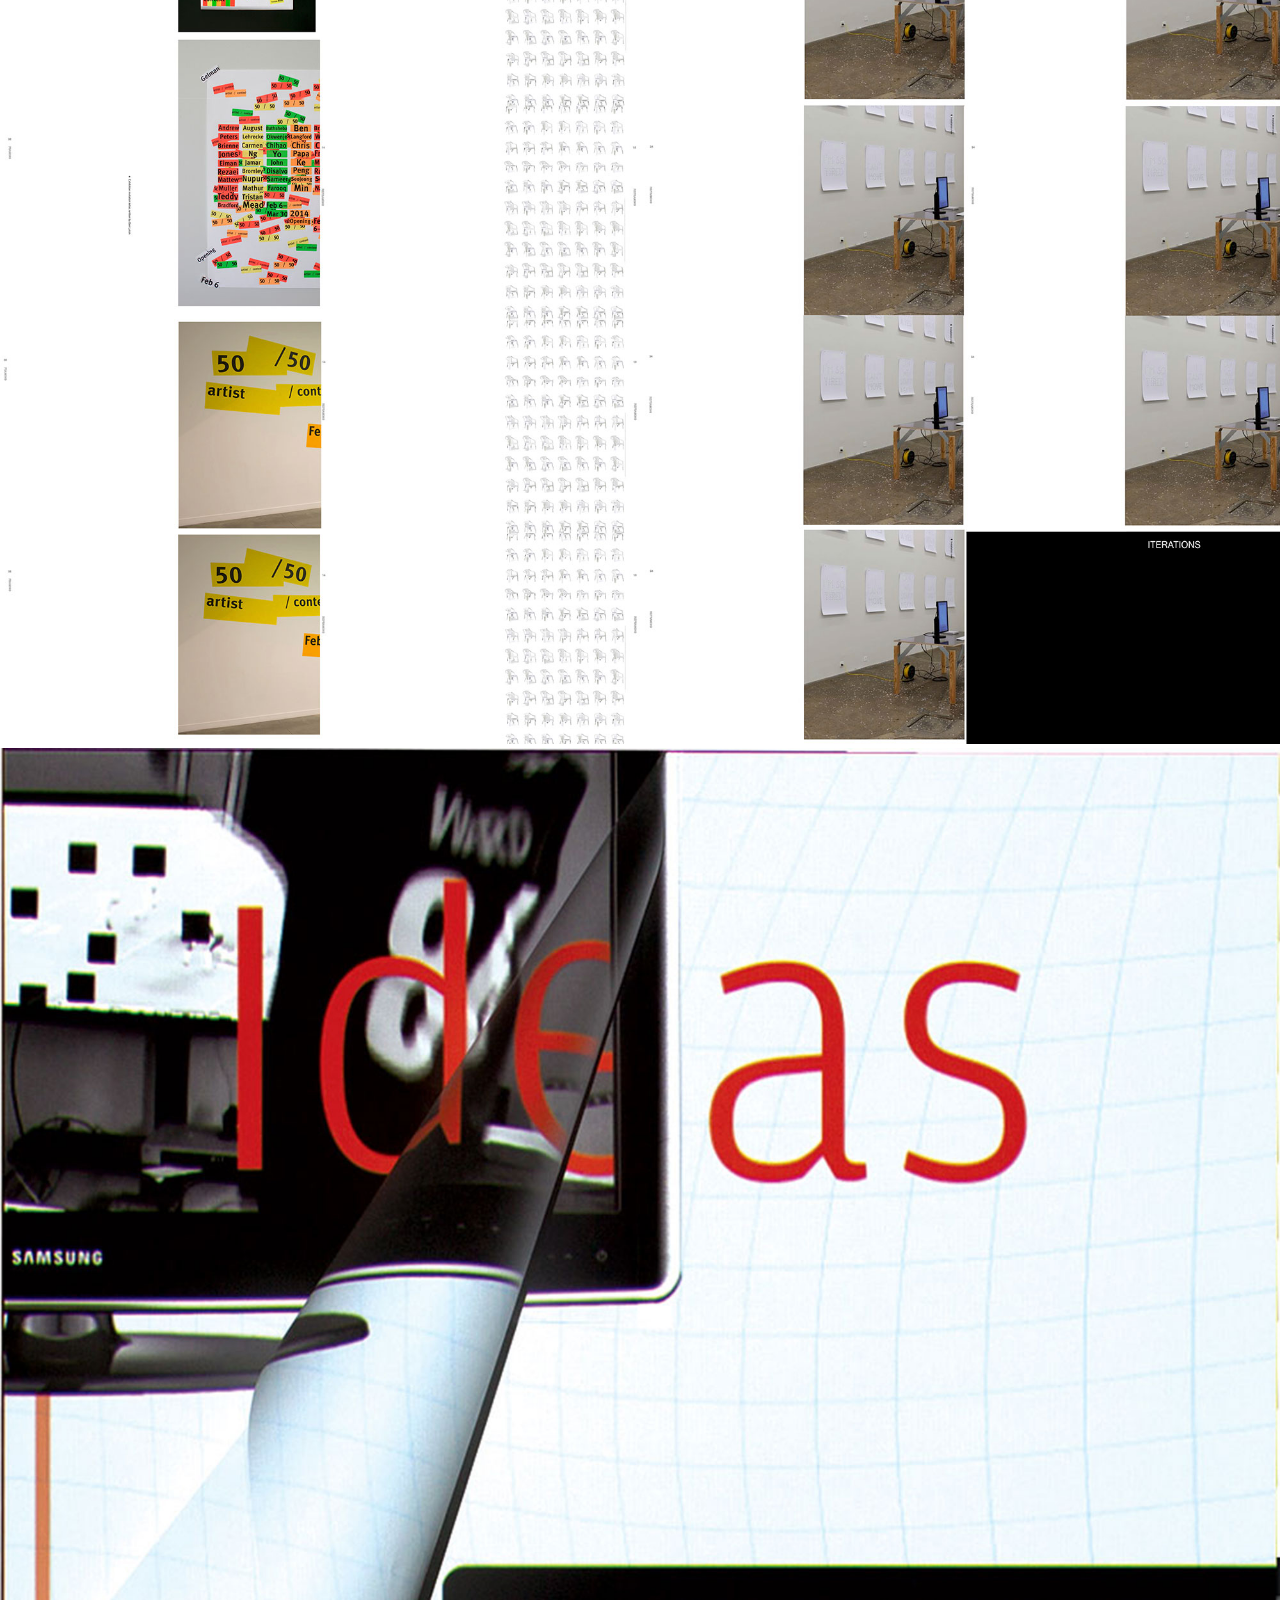
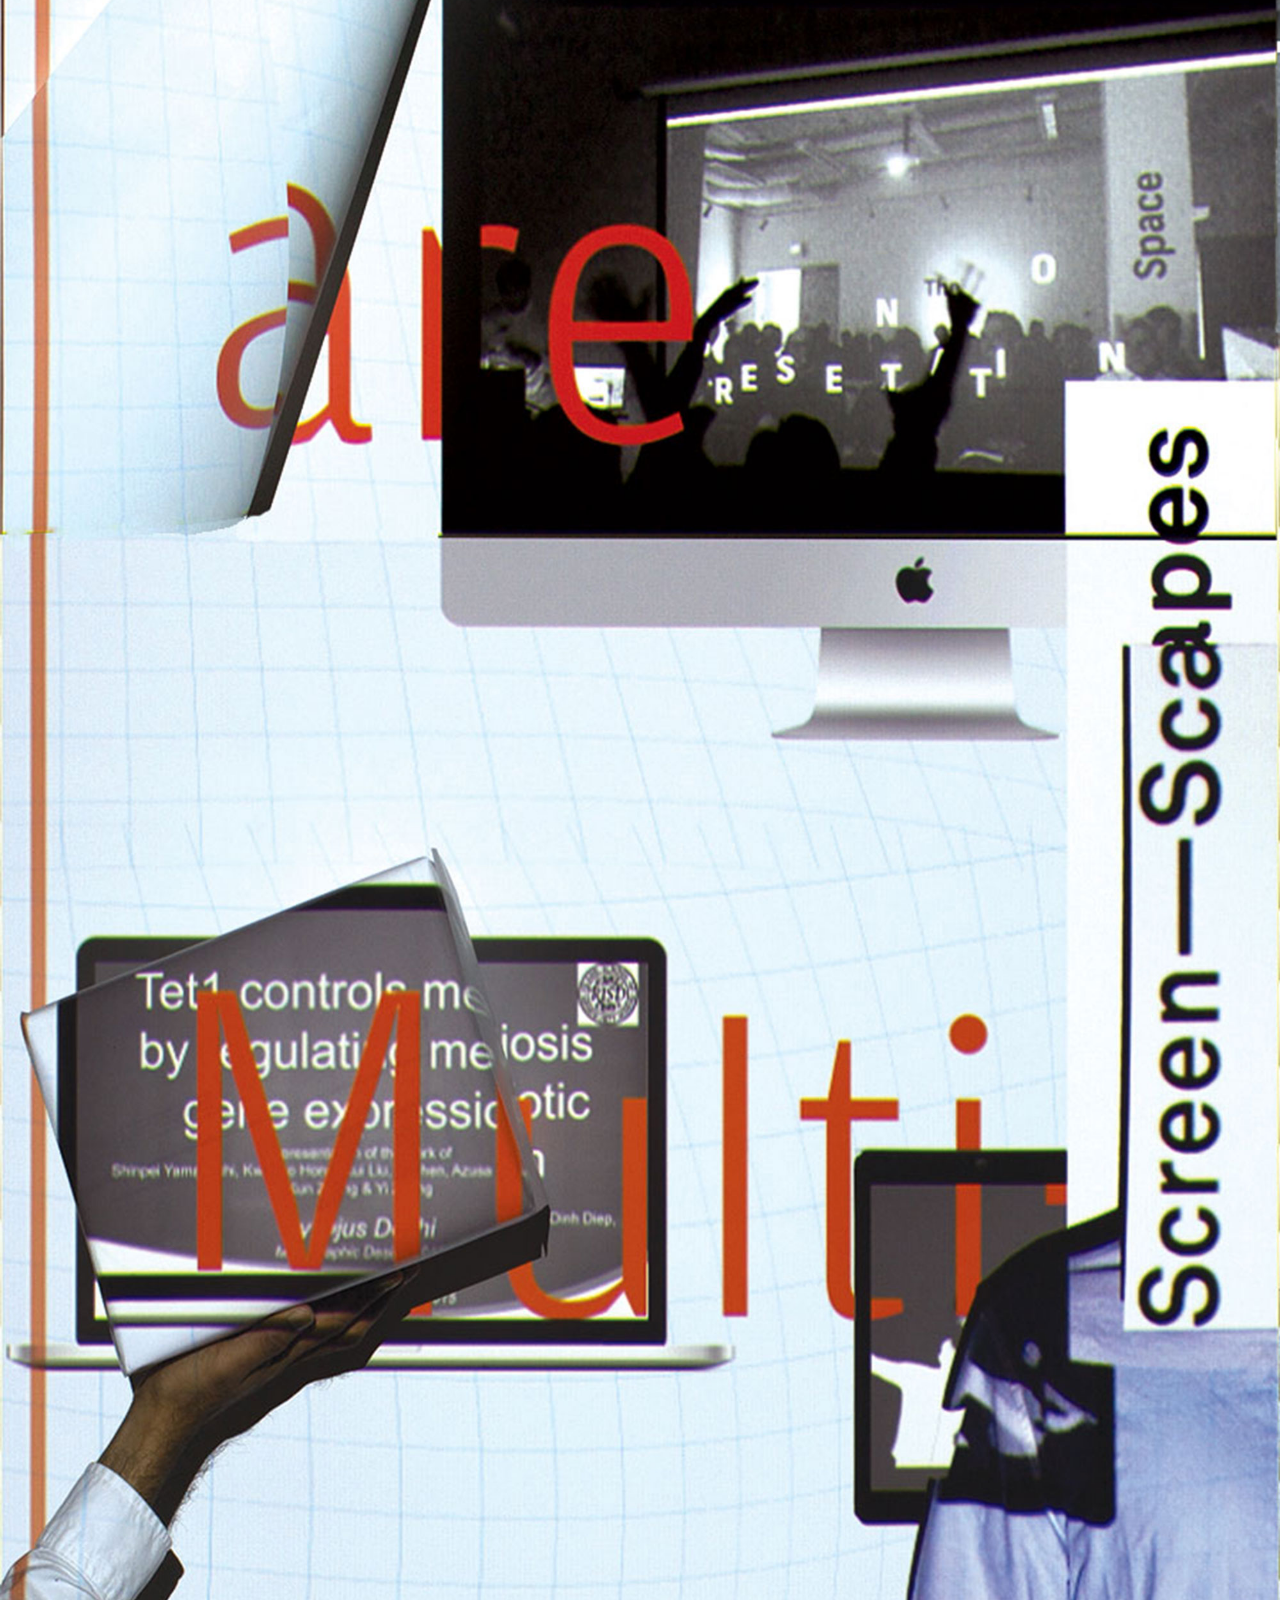
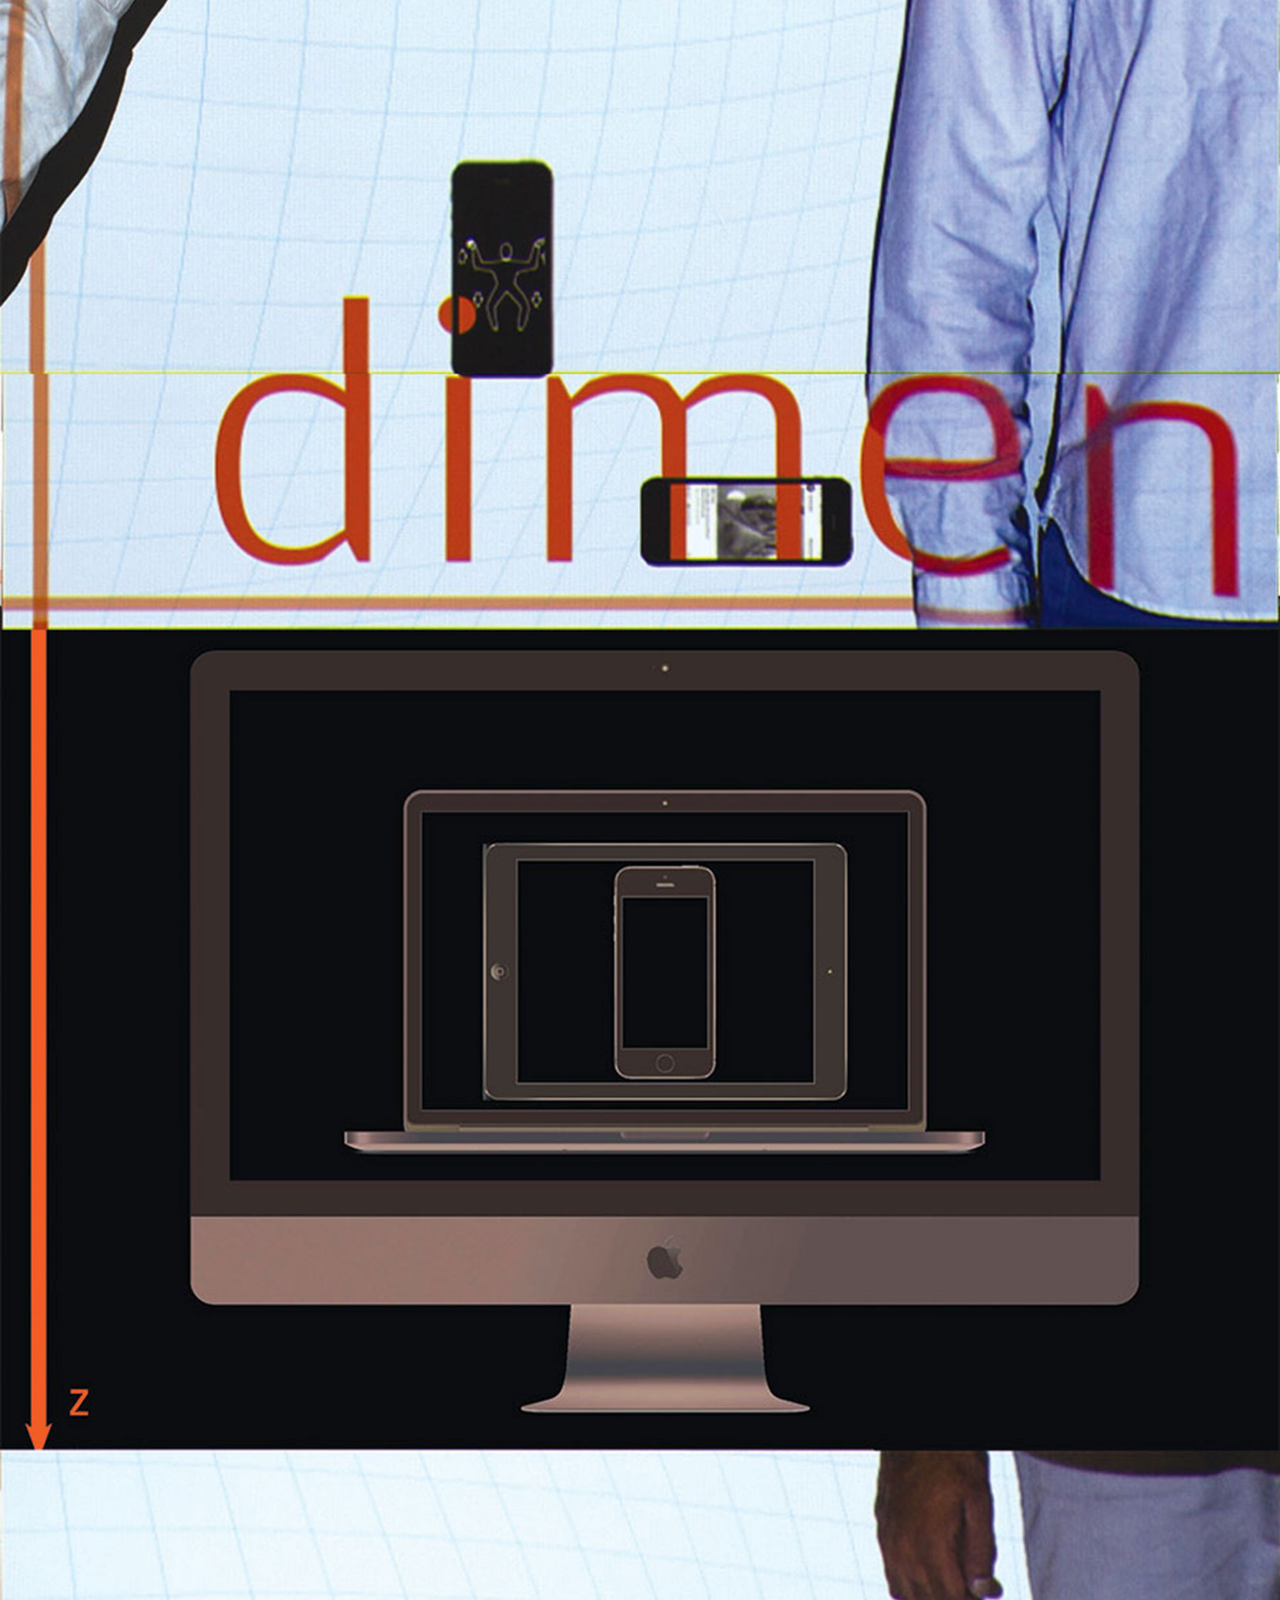
==== commit 5efdc2b6: "df" ====
--- a/index.html
+++ b/index.html
@@ -24,7 +24,7 @@
 				<span class="space"><a href="#vj">11</a></span>
 				<span class="space"><a href="#mm">12</a></span>
 				<span class="space"><a href="#kg">13</a></span> -->
-        <p>Opening Reception May 19, 2015 6pm &ndash; 8pm. Open daily May 20 &ndash; 30. See the <a class="show" href="http://gradexhibition.risd.edu">Grad Show website</a> for more information.</p>
+        <p>Opening reception May 19, 2015 6pm &ndash; 8pm. Open daily May 20 &ndash; 30. See the <a class="show" href="http://gradexhibition.risd.edu">Grad Show website</a> for more information.</p>
 				<p><a href="#cw">01 Christina Webb</a>, <a href="#mk">02 Minkyoung Kim</a>, <a href="#od">03 Ojus Doshi</a>, <a href="#pl">04 Prin Limphongpand</a>, <a href="#ss">05 Soohyun Shin</a>, <a href="#rh">06 Rachel Harris</a>, <a href="#ap">07 Amanda Pickens</a>, <a href="#kw">08 Kelly Walters</a>, <a href="#cf">09 Conrad Fulbrook</a>, <a href="#jb">10 Jamar Bromley</a>, <a href="#vj">11 Viviane Jalil</a>, <a href="#mm">12 Michael McDermott</a>, <a href="#kg">13 Kyle Green</a></p>
 				<p>During our time at RISD, our individual thesis inquiries have co-existed in parallel practice. These practices make up a whole that shares methods such as iteration<sup><span class="space"><a href="#mk">02</a></span>,<span class="space"><a href="#rh">06</a></span>
 				</sup>, appropriation<sup><span class="space"><a href="#ss">05</a></span>,<span class="space"><a href="#ap">07</a></span>,<span class="space"><a href="#mm">12</a></span></sup>, abstraction<sup><span class="space"><a href="#ss">05</a></span>,<span class="space"><a href="#cw">08</a></span>,<span class="space"><a href="#cf">09</a></span></sup>, disruption<sup><span class="space"><a href="#cw">01</a></span>,<span class="space"><a href="#od">03</a></span>,<span class="space"><a href="#ss">05</a></span>,<span class="space"><a href="#vj">11</a></span></sup>, and ironic commentary<sup><span class="space"><a href="#pl">04</a></span>,<span class="space"><a href="#rh">06</a></span>,<span class="space"><a href="#ap">07</a></span>,<span class="space"><a href="#cw">08</a></span>,<span class="space"><a href="#jb">10</a></span></sup>. Our work investigates speculative fictions<sup><span class="space"><a href="#pl">04</a></span>,<span class="space"><a href="#jb">10</a></span></sup>, communication tools<sup><span class="space"><a href="#mk">02</a></span>,<span class="space"><a href="#od">03</a></span>,<span class="space"><a href="#cf">09</a></span>,<span class="space"><a href="#vj">11</a></span>,<span class="space"><a href="#kg">13</a></span></sup>, identity<sup><span class="space"><a href="#cw">01</a></span>,<span class="space"><a href="#cw">08</a></span>,<span class="space"><a href="#jb">10</a></span>,<span class="space"><a href="#kg">13</a></span></sup>, geopolitics<sup><span class="space"><a href="#pl">04</a></span>,<span class="space"><a href="#cw">08</a></span>,<span class="space"><a href="#jb">10</a></span></sup>, pop culture<sup><span class="space"><a href="#ap">07</a></span>,<span class="space"><a href="#cw">08</a></span>,<span class="space"><a href="#vj">11</a></span></sup>, consumer culture<sup><span class="space"><a href="#ap">07</a></span>,<span class="space"><a href="#cw">08</a></span>,<span class="space"><a href="#jb">10</a></span></sup>, collaboration<sup><span class="space"><a href="#cw">01</a></span>,<span class="space"><a href="#cf">09</a></span></sup>, spatiality<sup><span class="space"><a href="#cw">01</a></span>,<span class="space"><a href="#od">03</a></span>,<span class="space"><a href="#kg">13</a></span></sup>, site<sup><span class="space"><a href="#cw">01</a></span>,<span class="space"><a href="#od">03</a></span>,<span class="space"><a href="#mm">12</a></span></sup>,and authorship<sup><span class="space"><a href="#cw">01</a></span>,<span class="space"><a href="#rh">06</a></span>,<span class="space"><a href="#vj">11</a></span>,<span class="space"><a href="#mm">12</a></span></sup>.</p>
@@ -44,15 +44,87 @@
 		<div id="vj"><img alt="" src="img/vj.jpg"></div>
 		<div id="mm"><img alt="" src="img/mm.jpg"></div>
 		<div id="kg"><img alt="" src="img/kg.jpg"></div>
-		<div id="apa">
-         <div class="abstract">
-            <h2 class="close"><a>Close</a></h2>
-            <h2>As a culture, we are seduced by brands &ndash; the façade and fantasies they portray. We are drawn in without warning, wanting to believe in the allure. But are we being willfully manipulated? As a consumer, I delight in the glamour and gloss, but as a graphic designer, I have the power to shape brand rhetoric.</h2>
-            <h2>This thesis, <i>WOW! Shop, Flip, Copy</i>, exposes what lies beneath the artifice of the luxury world by appropriating the formal language of the industry itself. From designer clothing and fashion magazines to grocery store circulars and vinyl window signage, my work exploits the media and the visual vocabulary of the consumer world. Inspired by Chinese shanzhai (counterfeit) culture, my thesis embraces the notion of a Robin Hood-esque redistribution of wealth and goods.</h2>
-            <h2>My work celebrates the designer’s role as brand stylist, while critiquing consumerism. Through parody, juxtaposition, and appropriation, my projects strip the luxury world of its pretense, while finding value in and paying homage to fake markets and designer knock-offs. From China’s shanzhai markets to the online marketplace of eBay, I explore the consumer realms in which the rare and luxurious comingle with the ordinary and attainable.</h2>
-         </div>
-      </div>
-      <div id="mma">
+		<div id="cwa">
+         <div class="abstract">
+            <h2 class="close"><a>Close</a></h2>
+            <h2>This thesis investigates my operations as designer. It seeks new ways to extend areas of research and critical practice in public spaces, physical and virtual. Within these spaces, we share experiences that both define and divide group identities. Using a dialogic approach to activate interpretation of a social condition at hand, I ask not only of a viewer, but of myself: &ldquo;How do we see ourselves here?&rdquo; I disrupt superficial readings of these conditions, digging beneath patterned behaviors to call out and challenge displays of power defined by the sociological status quo. This approach functions to short circuit the patterns, instigating confusion, but also redirection and discovery in order to reveal the tension, complexity and messiness within these sites. A counter-condition is created, eliciting empathy and a more profound experience.</h2>
+         </div>
+    </div>
+    <div id="mka">
+         <div class="abstract">
+            <h2 class="close"><a>Close</a></h2>
+            <h2>As visual production in digital culture becomes dependent on the mass-archive online, the designer&rsquo;s role is now more that of making a visual statement by collecting and compounding existing materials on a single surface. It further enters circulation in networks and becomes a part of the archive, thus drawing an infinite loop of reformation. In this constant flow of visual production, is it possible to comprehensively represent shifting contexts without privileging a single version?</h2>
+            <h2>If a design product is a fixed frame of an idea, a series of its versions is a moving frame tracing changes in the idea. As a designer, I&rsquo;m interested in creating a framework to generate multiple <i>versions</i> of a form by adopting fluid digital strategies. In my work, the variables constantly change. I change the principles of the framework by having recourse to the previous outcomes. Continually changing variables, the previous grammar alters predictable outcomes thereby stimulating momentum. In this way, the initial information is transformed and the variables accumulate, eventually forming a co-relationship of design decisions.</h2>
+            <h2>This framing and iterating pattern, which I call Versions, parallels the process of an early navigational system called dead reckoning, a process that calculates one's current position based on a previously determined position. Subject to unexpected variables, the course alters the destination of a journey. My framework also builds connectivity, leaving signs on the path to follow. By serializing all versions, my thesis suggests reading a product as a newness of thought where no one version is more valid than another.</h2>
+         </div>
+    </div>
+    <div id="oda">
+         <div class="abstract">
+            <h2 class="close"><a>Close</a></h2>
+            <h2>This thesis proposes a methodology and a mindframe for designers to rethink our contract with the digital screen as a 2D framing device. The contract dictates that the best way to communicate is to transfer information within the boundaries of the screen. I challenge the terms of this contract in order to understand the process of mediation within a spatial context. What happens when one considers the z-axis of the screen?</h2>
+            <h2>Through insertions, interruptions, and unconventional interactions, the thesis creates an inventory of mediations between space and screen. In this inventory, body and screen merge through the unexpected placement of the human form, both in front of and behind the screen. Reconsidering the nature of screen as architectural canvas, content is also shaped through projection mapping to reveal stories embedded within existing space. Additionally, in exploring the computational power of the technology behind the screen, the work harnesses the sensors in the devices we carry with us at all times to enrich the on-screen experience.</h2>
+            <h2>But partially subverting the flow of screen-based communication does not come without consequences. Questions arise as to the morality behind how and what we watch on screen today, as well as the potentially dangerous implications of allowing anything from our seemingly private vantage points to enter the confines of the screen. By demanding more from our screen-based communication experiences, my inventory of work serves as a beginning step for comprehending these questions and consequences, so that we can better evaluate how comfortable we are with the increasing number of screens in our lives.</h2>
+         </div>
+    </div>
+    <div id="pla">
+         <div class="abstract">
+            <h2 class="close"><a>Close</a></h2>
+            <h2><i>Speculative Politics—Fictionalized Spectacle</i> posits an alternate model for design practice. Borrowing from the genre of science fiction, this design approach activates consideration of possible realities and cultural forms. It raises questions and invents problems instead of solving them. By imagining technologies, policies, laws, and conditions that do not yet exist, design becomes an agent of investigation to highlight current and future social, cultural, and political conditions.</h2>
+            <h2>The projects within this thesis reconsider our present situations through methods of speculative documentation. The act of documentation becomes a process of manipulating notions of truth to render fictions from reality. Using subversion, instigation, satire, and a &ldquo;What If&rdquo; methodology, elements from traditional graphic design media are reframed as plausible and possible narratives. Some projects begin as self-reflexive investigations of a particular medium. Others propose possible futures of political organizations through fake collateral, creating documentation out of the unreal. What if the flags of America represented fragment iterations of our sub-nationalities, or if the United Nations was untied from its present, and contradictory, identity. It&rsquo;s all open to questioning and up for debate.</h2>
+         </div>
+    </div>
+    <div id="ssa">
+         <div class="abstract">
+            <h2 class="close"><a>Close</a></h2>
+            <h2>Communication is bi-directional. Similar to a game of Ping Pong, it&rsquo;s a constant exchange loop between two entities, two minds, and two perspectives. As a designer, I bring attention to the components that make up this exchange as a dynamic system. I envisionhow graphic design reflects these temporary qualities as a model for visual communication.</h2>
+            <h2>Just as we never throw the ball in the same way, I begin by observing the gradual nature of change. Even when change seems abrupt, it is a result of the hidden accumulation of small events. I am interested in how design can activate communication by paying attention to how we aim, and the gestural cues and conditions that shape the direction of each exchange.</h2>
+            <h2>On another level, my work is a way to make &ldquo;fun&rdquo; happenings, to bring us back to a state of childlike wonder, before expectations and objectiveness interfered with our view of the world. The videos, prints, sculptures, and interactive websites in this thesis are experiments to subvert expectations and set the ground for fresh conversation. The performances apply these experiments, as the intimate and private sites as a starting point for larger initiatives. I ignite the fire to an infinite response loop to break the hierarchy between the designer and the user, the sender and the receiver, and the world and my perceptions. It is an ongoing search to continuously understand my temporary existence.</h2>
+         </div>
+    </div>
+    <div id="rha">
+         <div class="abstract">
+            <h2 class="close"><a>Close</a></h2>
+            <h2>Fewer words, more images: a fundamental shift in the structure of communication is underway. There is a measurable upswing in the flood of images in our media, from infographics in our news to the pictures, emojis and videos we text to our friends. Our collective quest for information is frenetic and impatient. As our language expands to incorporate the influx of images, we will need to call upon graphic visual systems to structure and edit visual content. Designers will contend with overarching issues of qualitative versus quantitative information, complexity versus reduction, of what to amplify and what to discard.</h2>
+            <h2>Understanding the intricacies of these visual cues extends far beyond the field of information graphics, and addresses the fundamental questions of how to build pictorial narratives. Graphic tools allow designers to function as storytellers, relaying narrative through diagrams, bar graphs, data maps, interactive visualizations, iconography, iterative vignettes, and poetic distillations. Formal relationships of scale and proportion, quantity, color, sequencing and pacing are essential in lending order to complex structures. Iterative processes are also key in demonstrating change over time.</h2>
+            <h2>Designers can dramatically alter the shape of a story by determining the aggregate relationships of these visual questions. I am interested in both the collection and creation of unexpected stories, and using the illustrative qualities inherent in infographics to build clear and accessible narrative structures. My thesis explores a system of methodologies, defined here as juxtaposition, inference, reduction, substitution, filter, and amalgamation. There is also an examination of influential artists and designers whose works exemplify these underlying principles of pictorial narrative. It is my hope that by folding in this compendium of allies, this thesis document may serve as a resource for any subsequent readers who share a common interest in shaping the stories of our future.</h2>
+         </div>
+    </div>
+    <div id="apa">
+         <div class="abstract">
+            <h2 class="close"><a>Close</a></h2>
+            <h2>As a culture, we are seduced by brands &mdash; the fa&ccedil;ade and fantasies they portray. We are drawn in without warning, wanting to believe in the allure. But are we being willfully manipulated? As a consumer, I delight in the glamour and gloss, but as a graphic designer, I have the power to shape brand rhetoric.</h2>
+            <h2>This thesis, <i>WOW! Shop, Flip, Copy</i>, exposes what lies beneath the artifice of the luxury world by appropriating the formal language of the industry itself. From designer clothing and fashion magazines to grocery store circulars and vinyl window signage, my work exploits the media and the visual vocabulary of the consumer world. Inspired by Chinese <i>shanzhai</i> (counterfeit) culture, my thesis embraces the notion of a Robin Hood-esque redistribution of wealth and goods.</h2>
+            <h2>My work celebrates the designer&rsquo;s role as brand stylist, while critiquing consumerism. Through parody, juxtaposition, and appropriation, my projects strip the luxury world of its pretense, while finding value in and paying homage to fake markets and designer knock-offs. From China&rsquo;s shanzhai markets to the online marketplace of eBay, I explore the consumer realms in which the rare and luxurious comingle with the ordinary and attainable.</h2>
+         </div>
+    </div>
+    <div id="kwa">
+         <div class="abstract">
+            <h2 class="close"><a>Close</a></h2>
+            <h2>As an avid consumer of American mainstream media, I am excited yet perplexed by the visual representation of black culture today. From highly stylized portraiture in print magazines, to heavily edited reality show confessionals, to the numerous hashtag name drops on Instagram selfies, the current media landscape has complicated the &ldquo;authenticity&rdquo; of what it means to be black in 2015. <i>Sitcoms, Slow Jams, &amp; The White Cube</i> maps multiple entry points into a complex conversation about identity formation, representation, as well as the value systems and shared language in and around black culture. This thesis offers a wide array of design responses: websites and posters based on the language of popular black music; videos highlighting fine art in prime-time sitcoms; identity-based exhibitions; and live performances that challenge institutional conventions. Using methods of abstraction, isolation and magnification, the work offers an editorial reframing of the explicit and implicit ways in which cultural vernacular switches to conform to these spheres.</h2>
+         </div>
+    </div>
+    <div id="cfa">
+         <div class="abstract">
+            <h2 class="close"><a>Close</a></h2>
+            <h2>I question what I suggest is a western conception of 'things' as the site of design-activity, and argue instead for an understanding of design as a relational epistemology in which 'things' are the far more complex, unstable, and dynamically constructed effects of perception and agency, both of which are embedded in wider cultural and ecological frameworks. Rather than regard space as &lsquo;surface&rsquo; for representation, I explore the notion of &lsquo;field&rsquo; for enactment, and the implications of this shift: from a perspective that conceives of an assumed axiomatically-existent &lsquo;other&rsquo;, to one that radically democratizes all discourse and incorporates the &lsquo;projective&rsquo; (Olson). Through the etymology of &lsquo;gest&rsquo;&mdash;the old French root of words such as &lsquo;gesture&rsquo;, &lsquo;suggest&rsquo;, &lsquo;gestate&rsquo;&mdash;meaning <i>in between</i>, I explore design with the notion of wandering/wondering: a reflexive, symbiotic and transformative process for both &lsquo;designer&rsquo; and &lsquo;viewer&rsquo;. Theoretical frameworks include Latour&rsquo;s &lsquo;Actor Network&rsquo; theory, as well as the relational epistemologies of Buddhism and animism; previous artists working in this area might include Robert Irwin, April Greiman, Sol LeWitt, Maya Lin, and arguably many members of the Bauhaus, among others.</h2>
+         </div>
+    </div>
+    <div id="jba">
+         <div class="abstract">
+            <h2 class="close"><a>Close</a></h2>
+            <h2>I produce speculative work that navigates and nests within a variety of identity spaces. My work tampers with, manipulates, and heightens the behavior and psychology of my audience by populating these systems with information that could liberate, or restrict responses to particular stimuli and situations&mdash;effectively creating mythos, fictitious cultures, or extensions of our cultures through graphic design. For example, a board game reveals the frailty of our cities in the face of natural disaster, a survival guide questions the categorical nature of black profiling, a wearable technology catalog offers devices to expand information receptors at the expense of our comfort, and a propaganda campaign unfolds a message of prosperity across multiple media outlets, surfaces, and products. Combining infinite play with hyper-stylized form and explorations of weird technology theories, my thesis provides insight into alternate social imaginaries both dystopic and utopic; favorable and unfavorable; hasty and torpidly complex.</h2>
+         </div>
+    </div>
+    <div id="vja">
+         <div class="abstract">
+            <h2 class="close"><a>Close</a></h2>
+            <h2>The relationship between language and tools has always been one of influence. Our devices&mdash;pens, keyboards, smartphones&mdash;make language visible and affect its form and structure. But this exchange goes both ways: all acts of reading and writing are mediated by both our expectations of a content and the instruments used to access it.</h2>
+            <h2>As modes of communication evolve, so too do the ways in which we think through language, creating a dynamic of perpetual adaptation. With the growing impact of technology upon our behaviors, this dialogue is becoming imbalanced, affecting how we engage with others, how we approach our machines and how we produce and receive messages. Through my work, I intentionally redesign interactions between us and the apparatuses we employ, in order to shift the dynamic of exchange to one of collaborative performance. <i>Multiple Influences</i> is a commitment to rebuild an intimate and more rewarding relationship with language through conscious negotiation with our tools.</h2>
+            <h2>The projects in this thesis make the physical labor of writing and reading visible by emphasizing its inherent motion. Flipping a page or typing on a keyboard become interpretative acts made by choice: writers and readers are made aware of their motion. Showing the impact of the tools we use on our language, I draw attention to the mechanisms at work in the background of our communication&mdash;the invisible gestures and subconscious responses as we share and access content.</h2>
+            <h2>Ultimately, <i>Multiple Influences</i> invites a reframing of our role in this process, making the performer visible. By setting the parameters to explore, subvert, reverse, and at times, mock the dynamics of the tools, I empower us to understand and shape language on our own terms.</h2>
+         </div>
+    </div>
+    <div id="mma">
 			<div class="abstract">
 				<h2 class="close"><a>Close</a></h2>
 				<h2>This is not new. It is not original and it is not mine. Somewhere in this text, and in this work, there are traces of influence, some subtle, some obvious. I am less the author than an archiver, assembler or intermediary navigating the overwhelming flow of words and images that are presented to us everyday.</h2>
@@ -70,6 +142,14 @@
 				<h2>The beginning of this attributed abstract &ldquo;The words in ... or just because.&rdquo; were also taken from Lethem.</h2>
 			</div>
 		</div>
+    <div id="kga">
+         <div class="abstract">
+            <h2 class="close"><a>Close</a></h2>
+            <h2>Imagine that as a satellite captures a photo of you from space, you upload a separate image of yourself to Facebook. Two representations are created by two alternate perspectives. The identities captured within these representations are fractured and blurred by traveling through the temporalities that manifested them. Residue from these temporalities wrap around the representations and alter them through visual or conceptual means.</h2>
+            <h2>At this point in time, the identities of objects, people and environments have become increasingly layered through the shadow of adjacent space. This thesis examines representation within different spaces and the residue objects pick up as they move between spaces. Using existing media to surround a subject, I collect multiple perspectives to activate their hidden identities. Through pushing a subject between different perceived spaces, I examine the artifacts and meanings the subject inherits during this alteration and spatial change. This methodology seeks to use this multidimensional view of the content to create a larger context for forming narratives.</h2>
+            <h2>Researching a subject and creating narratives is inherent in the field of graphic design. My approach towards design proposes that the narratives created can be enhanced by examining the representational, spatial and transmutative aspects of subjects. This method becomes a starting point and the basis to explore how we interact with and experience our surroundings with new representational freedom.</h2>
+         </div>
+    </div>
 		<header>
 			<div id="headleft">
 				<h1><a href="#container">RISD MFA Graphic Design 2015</a></h1>
--- a/css/style.css
+++ b/css/style.css
@@ -99,7 +99,7 @@
 	display: inline-block;
 }
 
-#mma,#apa {
+#cwa, #mka, #oda, #pla, #ssa, #rha, #apa, #kwa, #cfa, #jba, #vja, #mma, #kga {
 	position: fixed;
 	top: 0;
 	left: 0;
@@ -115,7 +115,8 @@
 	margin: 25px;
 }
 
-#mmal {
+#cwal, #mkal, #odal, #plal, #ssal, #rhal, #apal, #kwal, #cfal, #jbal, #vjal, #mmal, #kgal {
+	text-decoration: underline;
 }
 
 img {
@@ -130,6 +131,9 @@
 	text-decoration: underline;
 }
 
+.color {
+	color: rgb(0,255,0);
+}
 @media only screen and (max-width: 600px) {
 	h1 {
 		font-size: 16px;
